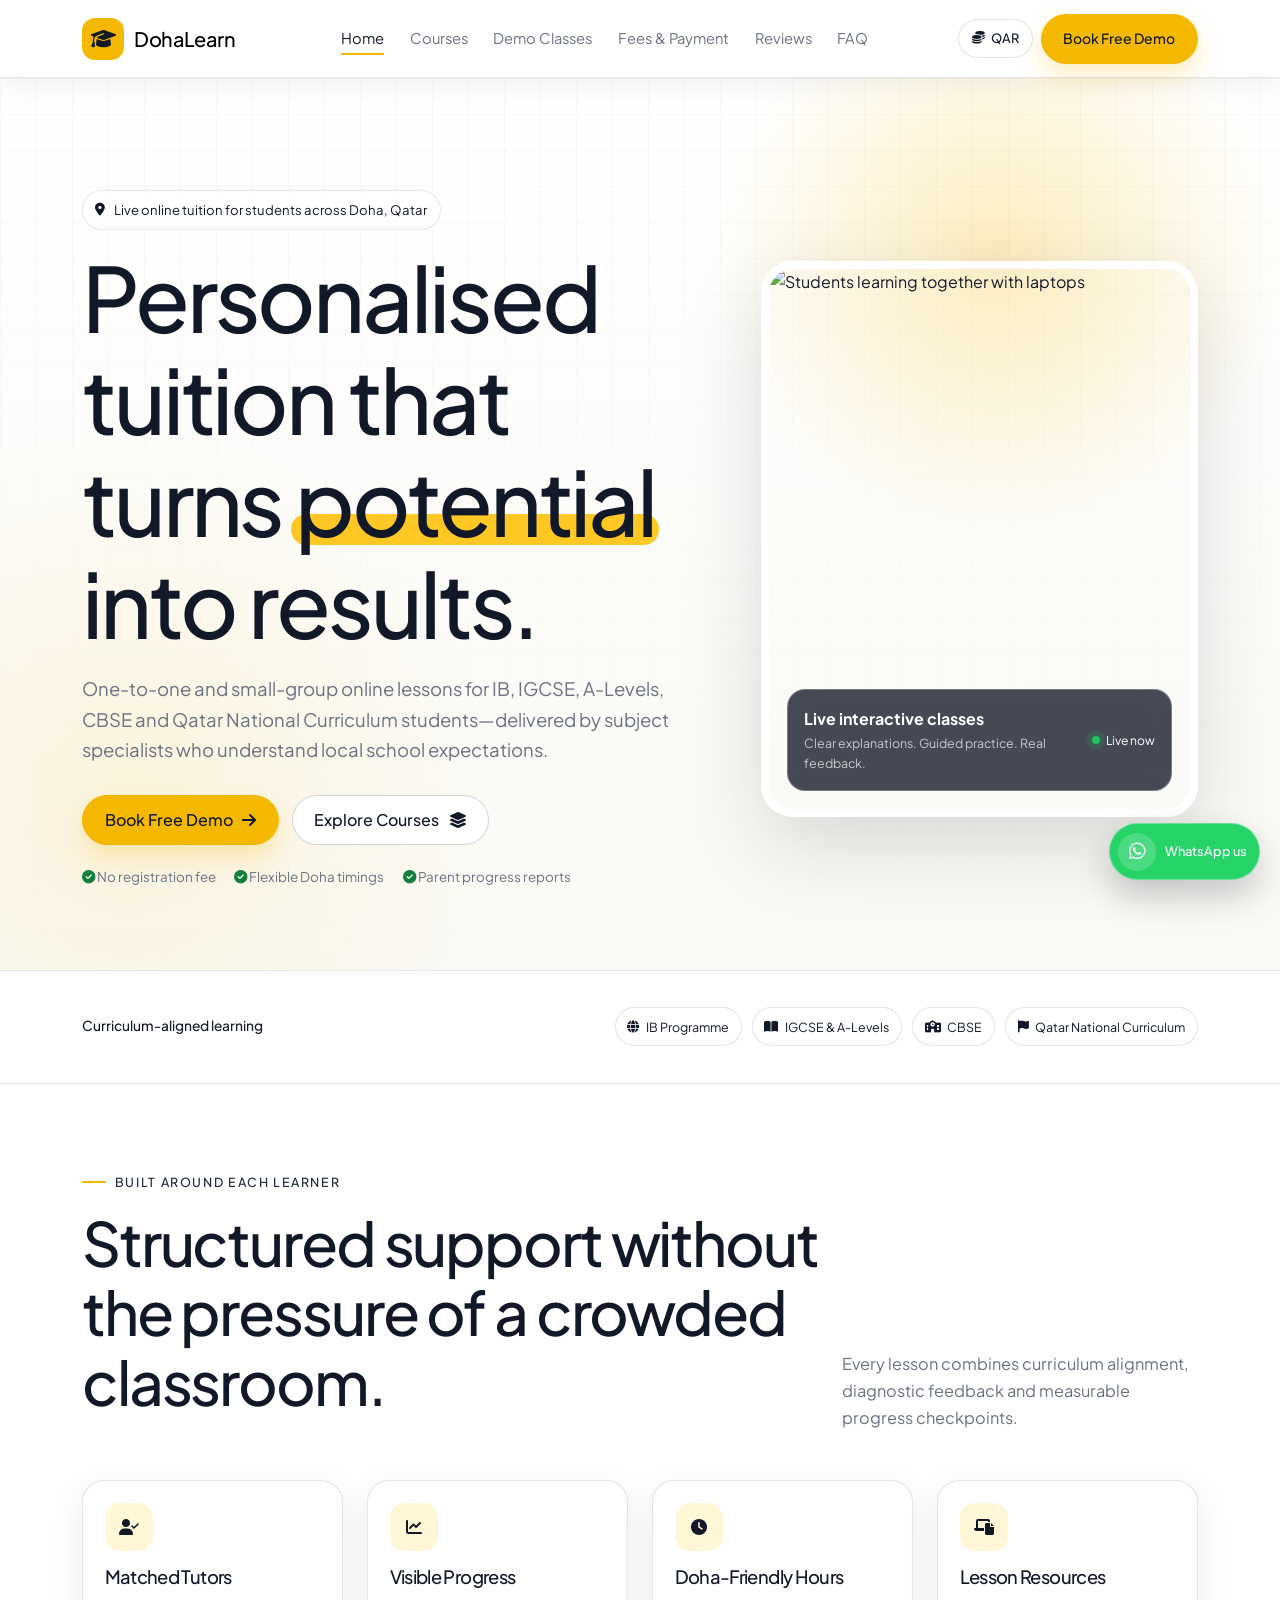
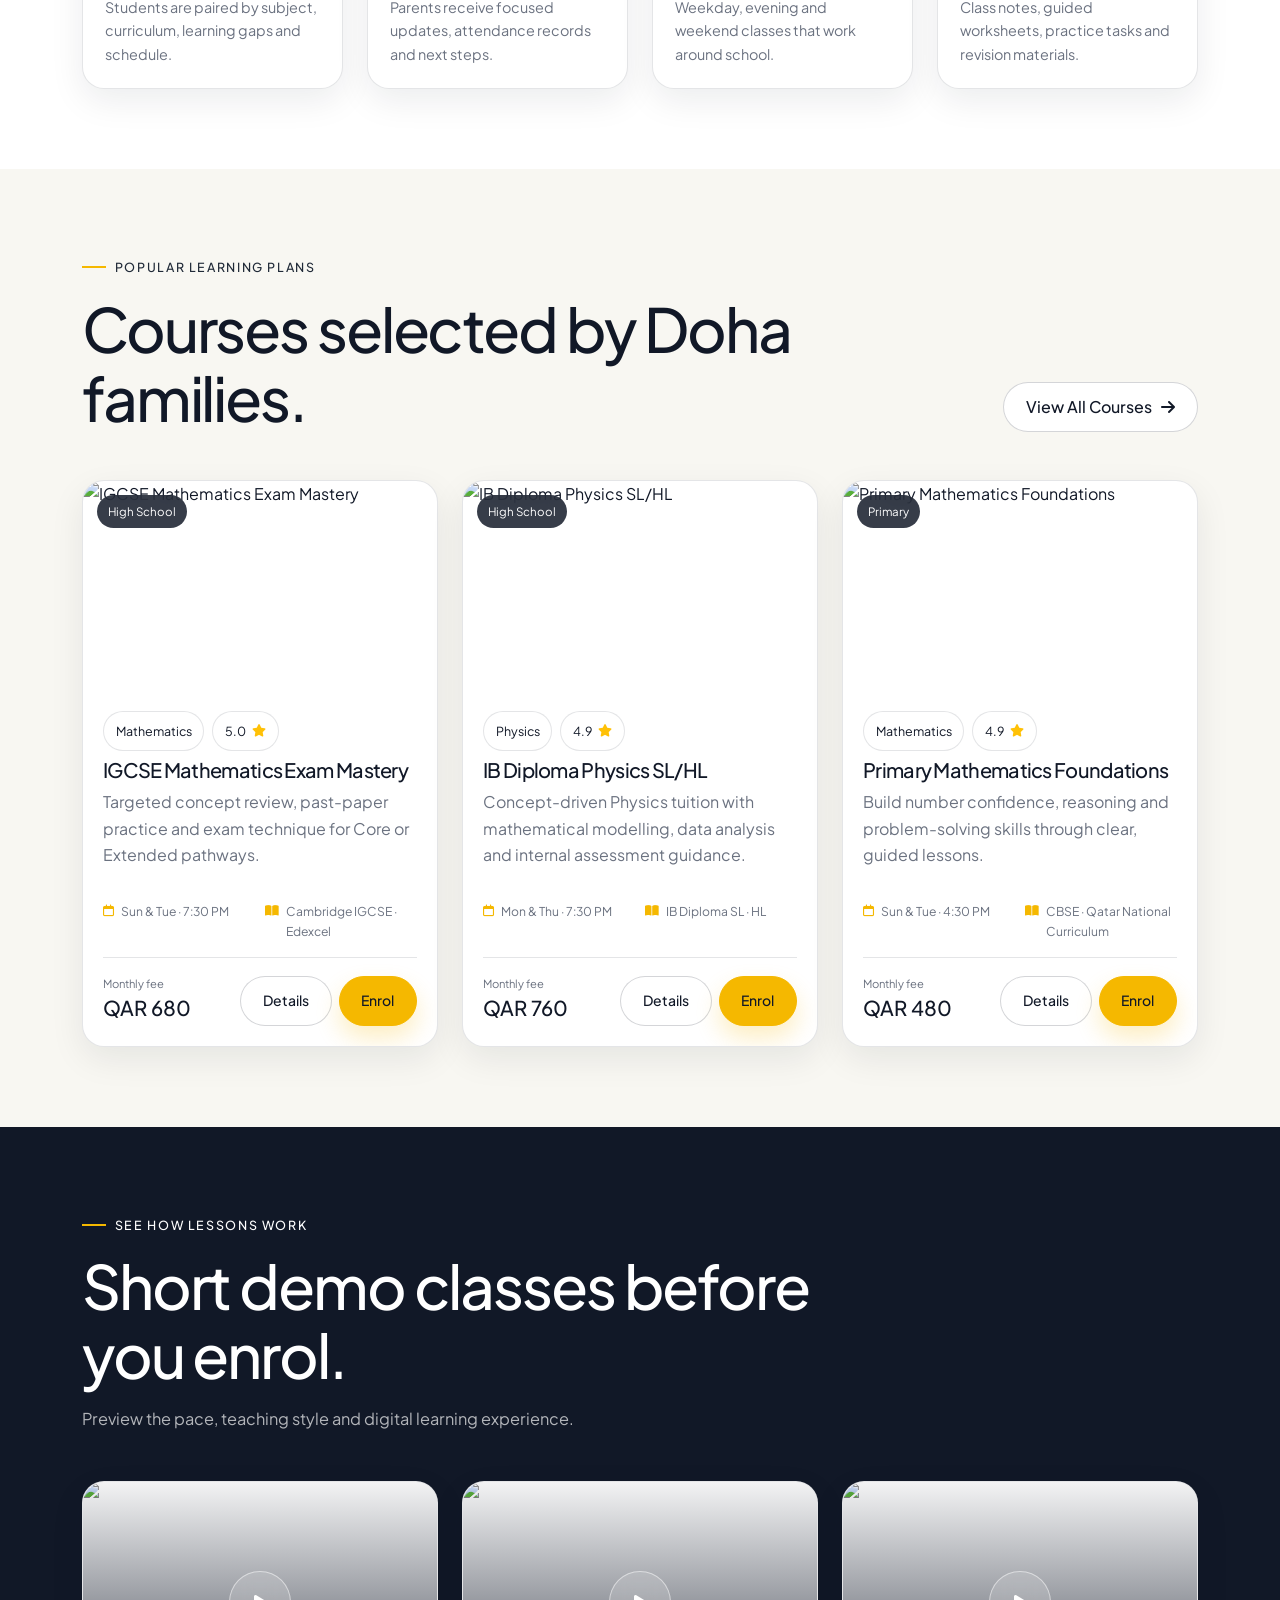
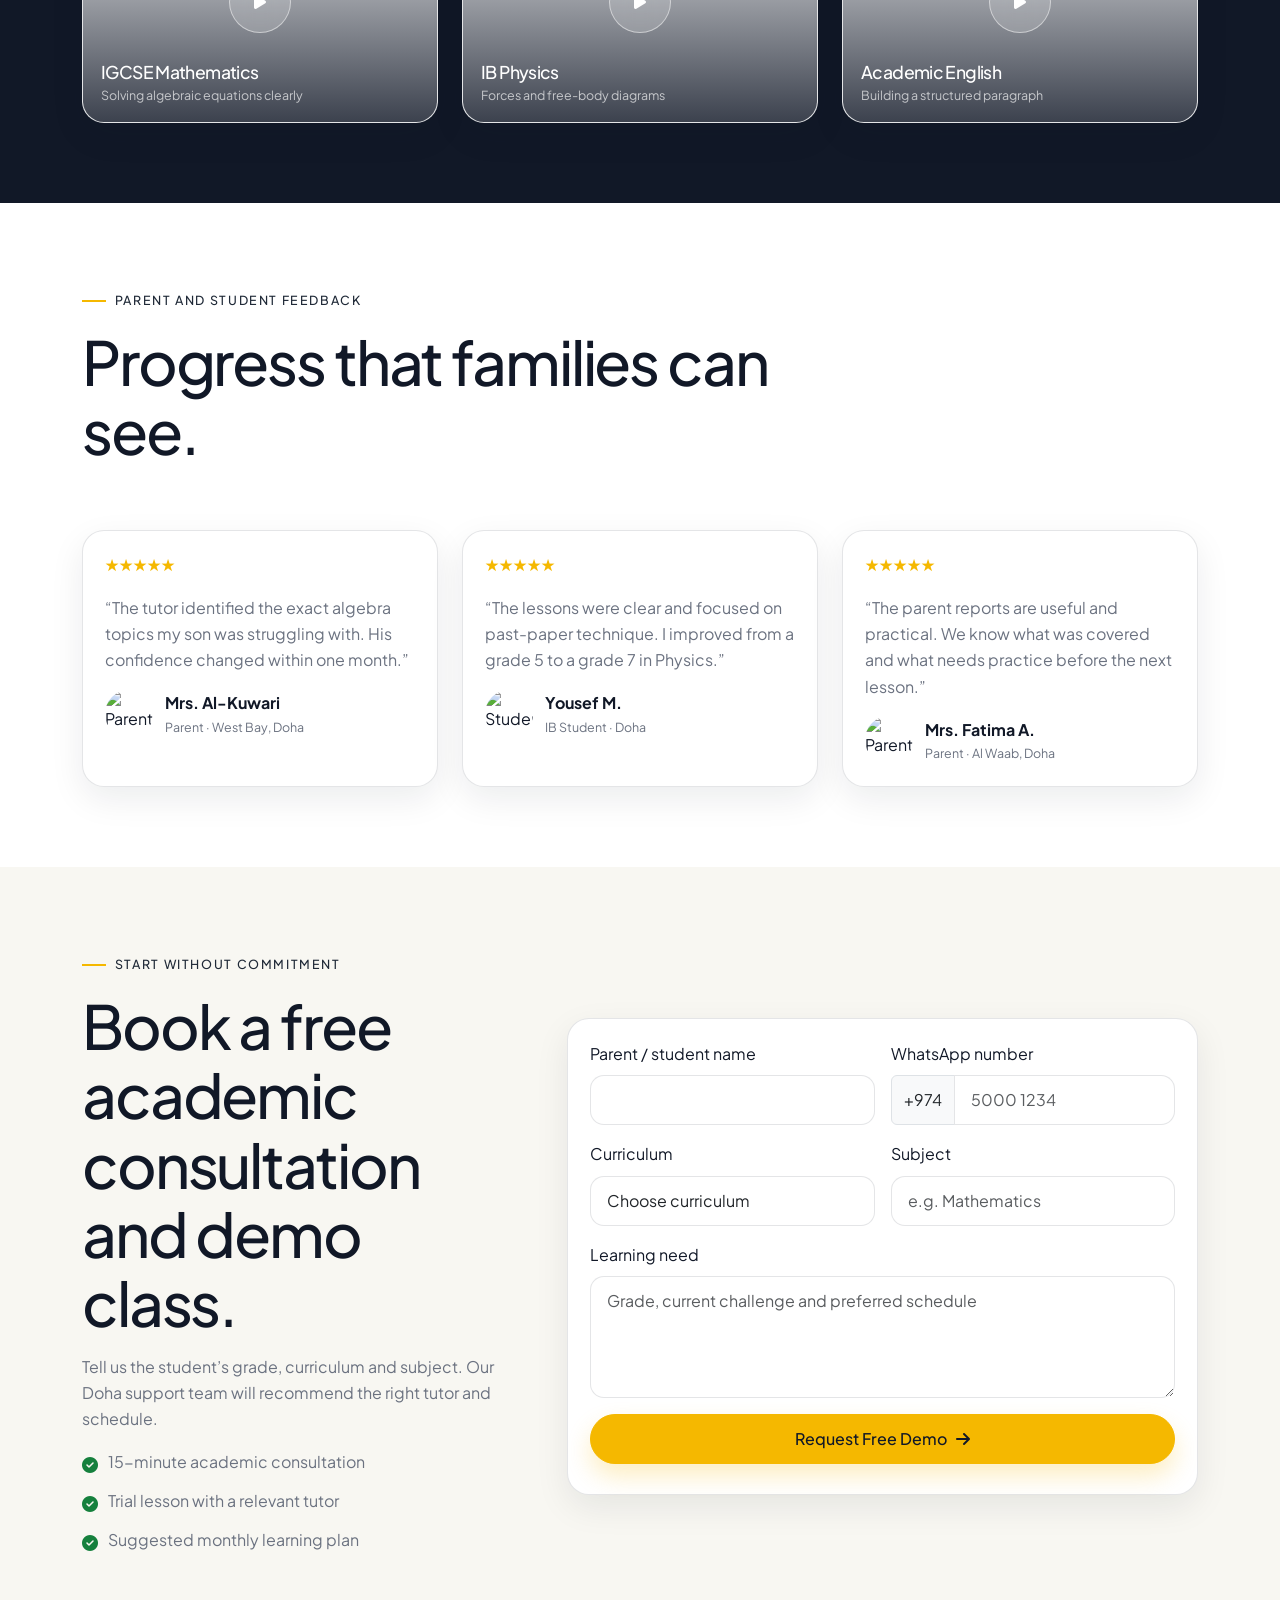
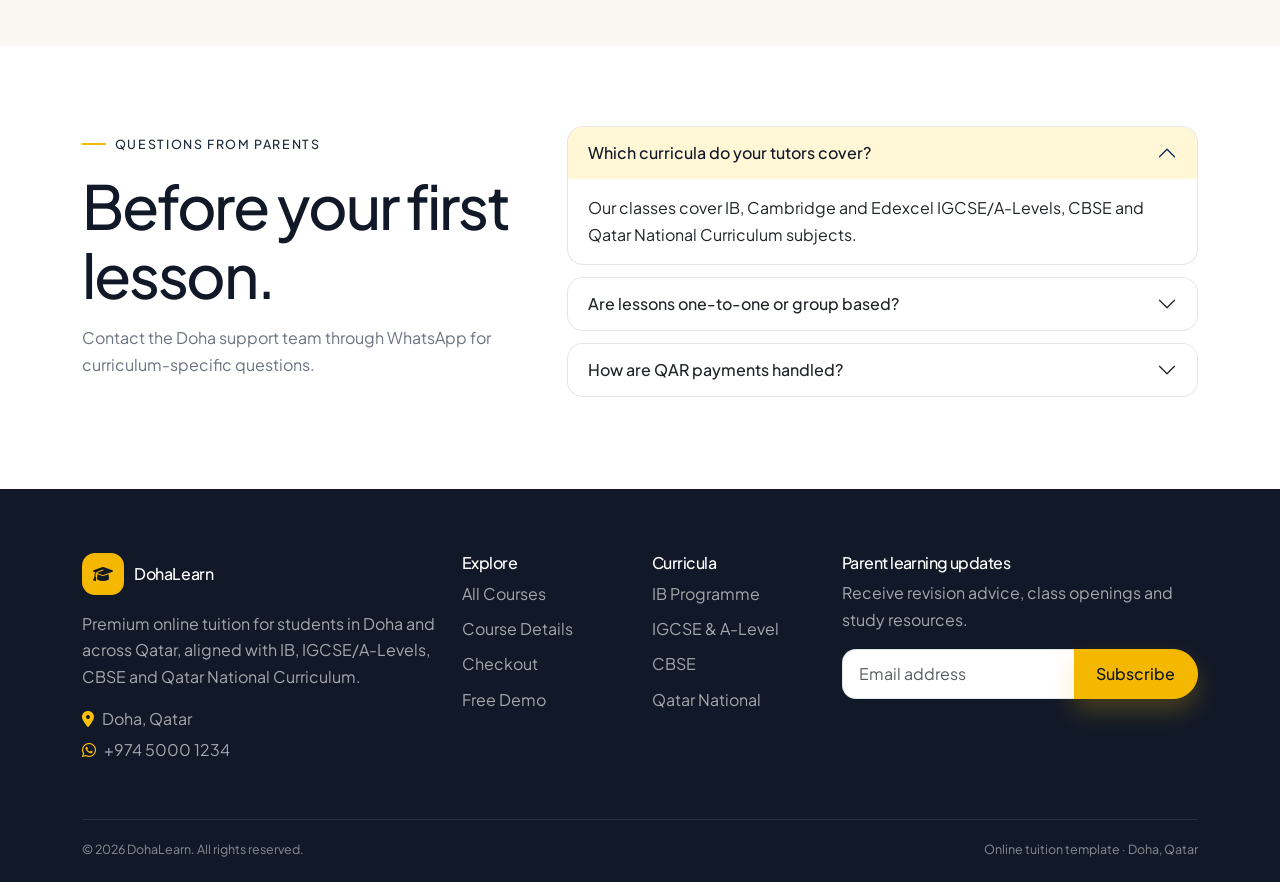
==== index.html @ 7d65f748 "first commit" ====
<!doctype html>
<html lang="en" dir="ltr">
<head>
  <meta charset="utf-8">
  <meta name="viewport" content="width=device-width, initial-scale=1">
  <meta name="theme-color" content="#111827">
  <meta name="description" content="Premium online tuition in Doha, Qatar for IB, IGCSE, A-Levels, CBSE and Qatar National Curriculum students.">
  <title>DohaLearn | Premium Online Tuition in Qatar</title>
  <link rel="preconnect" href="https://fonts.googleapis.com">
  <link rel="preconnect" href="https://fonts.gstatic.com" crossorigin>
  <link href="https://fonts.googleapis.com/css2?family=Plus+Jakarta+Sans:wght@300;400;500&display=swap" rel="stylesheet">
  <link href="https://cdn.jsdelivr.net/npm/bootstrap@5.3.3/dist/css/bootstrap.min.css" rel="stylesheet">
  <link href="https://cdnjs.cloudflare.com/ajax/libs/font-awesome/6.7.2/css/all.min.css" rel="stylesheet">
  <link href="https://cdnjs.cloudflare.com/ajax/libs/aos/2.3.4/aos.css" rel="stylesheet">
  <link href="assets/css/style.css" rel="stylesheet">
</head>
<body>

<nav id="siteNavbar" class="navbar navbar-expand-lg fixed-top site-navbar inner-nav" aria-label="Primary navigation">
  <div class="container">
    <a class="navbar-brand" href="index.html" aria-label="DohaLearn home"><span class="brand-mark"><i class="fa-solid fa-graduation-cap"></i></span><span>DohaLearn</span></a>
    <button class="navbar-toggler d-lg-none" type="button" data-bs-toggle="offcanvas" data-bs-target="#mobileMenu" aria-controls="mobileMenu" aria-label="Open navigation menu"><i class="fa-solid fa-bars"></i></button>
    <div class="collapse navbar-collapse">
      <ul class="navbar-nav mx-auto align-items-lg-center">
        <li class="nav-item"><a class="nav-link active" href="index.html">Home</a></li>
        <li class="nav-item"><a class="nav-link " href="courses.html">Courses</a></li>
        <li class="nav-item"><a class="nav-link" href="index.html#demo-videos">Demo Classes</a></li>
        <li class="nav-item"><a class="nav-link " href="checkout.html">Fees & Payment</a></li>
        <li class="nav-item"><a class="nav-link" href="index.html#reviews">Reviews</a></li>
        <li class="nav-item"><a class="nav-link" href="index.html#faq">FAQ</a></li>
      </ul>
      <div class="d-flex align-items-center gap-2"><span class="currency-badge"><i class="fa-solid fa-coins"></i> QAR</span><a href="index.html#book-demo" class="btn btn-primary-custom btn-sm">Book Free Demo</a></div>
    </div>
  </div>
</nav>
<div class="offcanvas offcanvas-end" tabindex="-1" id="mobileMenu" aria-labelledby="mobileMenuLabel">
  <div class="offcanvas-header"><a class="navbar-brand" href="index.html" id="mobileMenuLabel"><span class="brand-mark"><i class="fa-solid fa-graduation-cap"></i></span><span>DohaLearn</span></a><button type="button" class="btn-close" data-bs-dismiss="offcanvas" aria-label="Close"></button></div>
  <div class="offcanvas-body d-flex flex-column">
    <nav class="mb-4">
      <a class="mobile-nav-link" href="index.html">Home <i class="fa-solid fa-arrow-right"></i></a>
      <a class="mobile-nav-link" href="courses.html">Courses <i class="fa-solid fa-arrow-right"></i></a>
      <a class="mobile-nav-link" href="index.html#demo-videos">Demo Classes <i class="fa-solid fa-arrow-right"></i></a>
      <a class="mobile-nav-link" href="checkout.html">Fees & Payment <i class="fa-solid fa-arrow-right"></i></a>
      <a class="mobile-nav-link" href="index.html#reviews">Success Stories <i class="fa-solid fa-arrow-right"></i></a>
      <a class="mobile-nav-link" href="index.html#faq">FAQ <i class="fa-solid fa-arrow-right"></i></a>
    </nav>
    <div class="mt-auto"><div class="d-flex align-items-center justify-content-between mb-3"><span class="text-secondary small">Base currency</span><span class="currency-badge"><i class="fa-solid fa-coins"></i> QAR</span></div><a href="index.html#book-demo" class="btn btn-primary-custom w-100">Book a Free Demo</a></div>
  </div>
</div>

<main class="page-shell">
  <section class="hero" id="home">
    <div class="container position-relative"><div class="row align-items-center g-4 g-lg-5">
      <div class="col-lg-7" data-aos="fade-up"><div class="hero-kicker"><i class="fa-solid fa-location-dot"></i> Live online tuition for students across Doha, Qatar</div><h1>Personalised tuition that turns <span class="text-highlight">potential</span> into results.</h1><p class="hero-copy">One-to-one and small-group online lessons for IB, IGCSE, A-Levels, CBSE and Qatar National Curriculum students—delivered by subject specialists who understand local school expectations.</p><div class="hero-actions"><a href="#book-demo" class="btn btn-primary-custom">Book Free Demo <i class="fa-solid fa-arrow-right"></i></a><a href="courses.html" class="btn btn-outline-custom">Explore Courses <i class="fa-solid fa-layer-group"></i></a></div><div class="hero-note"><span><i class="fa-solid fa-circle-check"></i> No registration fee</span><span><i class="fa-solid fa-circle-check"></i> Flexible Doha timings</span><span><i class="fa-solid fa-circle-check"></i> Parent progress reports</span></div></div>
      <div class="col-lg-5" data-aos="fade-left" data-aos-delay="120"><div class="hero-visual"><img src="https://images.unsplash.com/photo-1522202176988-66273c2fd55f?auto=format&fit=crop&w=1300&q=85" alt="Students learning together with laptops" width="1300" height="1500" fetchpriority="high"><div class="visual-caption"><div><strong>Live interactive classes</strong><p>Clear explanations. Guided practice. Real feedback.</p></div><span class="live-dot">Live now</span></div></div></div>
    </div></div>
  </section>
  <section class="trust-strip"><div class="container"><div class="trust-inner"><p class="trust-label">Curriculum-aligned learning</p><div class="curriculum-list"><span class="curriculum-pill"><i class="fa-solid fa-globe"></i> IB Programme</span><span class="curriculum-pill"><i class="fa-solid fa-book-open"></i> IGCSE & A-Levels</span><span class="curriculum-pill"><i class="fa-solid fa-school"></i> CBSE</span><span class="curriculum-pill"><i class="fa-solid fa-flag"></i> Qatar National Curriculum</span></div></div></div></section>
  <section class="section-space"><div class="container"><div class="row align-items-end g-4 mb-5"><div class="col-lg-8" data-aos="fade-up"><span class="eyebrow">Built around each learner</span><h2 class="section-title">Structured support without the pressure of a crowded classroom.</h2></div><div class="col-lg-4"><p class="section-lead">Every lesson combines curriculum alignment, diagnostic feedback and measurable progress checkpoints.</p></div></div><div class="row g-3 g-lg-4"><div class="col-sm-6 col-xl-3" data-aos="fade-up"><article class="feature-card"><div class="icon-box"><i class="fa-solid fa-user-check"></i></div><h3>Matched Tutors</h3><p>Students are paired by subject, curriculum, learning gaps and schedule.</p></article></div><div class="col-sm-6 col-xl-3" data-aos="fade-up" data-aos-delay="80"><article class="feature-card"><div class="icon-box"><i class="fa-solid fa-chart-line"></i></div><h3>Visible Progress</h3><p>Parents receive focused updates, attendance records and next steps.</p></article></div><div class="col-sm-6 col-xl-3" data-aos="fade-up" data-aos-delay="160"><article class="feature-card"><div class="icon-box"><i class="fa-solid fa-clock"></i></div><h3>Doha-Friendly Hours</h3><p>Weekday, evening and weekend classes that work around school.</p></article></div><div class="col-sm-6 col-xl-3" data-aos="fade-up" data-aos-delay="240"><article class="feature-card"><div class="icon-box"><i class="fa-solid fa-laptop-file"></i></div><h3>Lesson Resources</h3><p>Class notes, guided worksheets, practice tasks and revision materials.</p></article></div></div></div></section>
  <section class="section-space section-soft" id="featured-courses"><div class="container"><div class="d-flex flex-wrap align-items-end justify-content-between gap-3 mb-5"><div data-aos="fade-up"><span class="eyebrow">Popular learning plans</span><h2 class="section-title mb-0">Courses selected by Doha families.</h2></div><a href="courses.html" class="btn btn-outline-custom">View All Courses <i class="fa-solid fa-arrow-right"></i></a></div><div class="row g-4" id="homeCourseGrid"></div></div></section>
  <section class="section-space section-dark" id="demo-videos"><div class="container"><div class="row align-items-end g-4 mb-5"><div class="col-lg-8" data-aos="fade-up"><span class="eyebrow">See how lessons work</span><h2 class="section-title">Short demo classes before you enrol.</h2><p class="section-lead">Preview the pace, teaching style and digital learning experience.</p></div></div><div class="row g-4"><div class="col-md-6 col-xl-4"><article class="video-card" data-bs-toggle="modal" data-bs-target="#videoModal" data-video="https://www.youtube.com/embed/OmJ-4B-mS-Y?autoplay=1"><img src="https://images.unsplash.com/photo-1509062522246-3755977927d7?auto=format&fit=crop&w=900&q=85" alt="Online mathematics demo class"><div class="video-overlay"><span class="play-button"><i class="fa-solid fa-play"></i></span></div><div class="video-copy"><h3>IGCSE Mathematics</h3><p>Solving algebraic equations clearly</p></div></article></div><div class="col-md-6 col-xl-4"><article class="video-card" data-bs-toggle="modal" data-bs-target="#videoModal" data-video="https://www.youtube.com/embed/7e90gBu4pas?autoplay=1"><img src="https://images.unsplash.com/photo-1532094349884-543bc11b234d?auto=format&fit=crop&w=900&q=85" alt="Science tuition demo"><div class="video-overlay"><span class="play-button"><i class="fa-solid fa-play"></i></span></div><div class="video-copy"><h3>IB Physics</h3><p>Forces and free-body diagrams</p></div></article></div><div class="col-md-6 col-xl-4"><article class="video-card" data-bs-toggle="modal" data-bs-target="#videoModal" data-video="https://www.youtube.com/embed/ysz5S6PUM-U?autoplay=1"><img src="https://images.unsplash.com/photo-1456513080510-7bf3a84b82f8?auto=format&fit=crop&w=900&q=85" alt="English writing demo class"><div class="video-overlay"><span class="play-button"><i class="fa-solid fa-play"></i></span></div><div class="video-copy"><h3>Academic English</h3><p>Building a structured paragraph</p></div></article></div></div></div></section>
  <section class="section-space" id="reviews"><div class="container"><div class="row align-items-end g-4 mb-5"><div class="col-lg-8"><span class="eyebrow">Parent and student feedback</span><h2 class="section-title">Progress that families can see.</h2></div></div><div class="row g-4"><div class="col-lg-4"><article class="testimonial-card"><div class="stars">★★★★★</div><p class="mt-3">“The tutor identified the exact algebra topics my son was struggling with. His confidence changed within one month.”</p><div class="reviewer"><img src="https://images.unsplash.com/photo-1531123897727-8f129e1688ce?auto=format&fit=crop&w=200&q=80" alt="Parent reviewer"><div><strong>Mrs. Al-Kuwari</strong><p>Parent · West Bay, Doha</p></div></div></article></div><div class="col-lg-4"><article class="testimonial-card"><div class="stars">★★★★★</div><p class="mt-3">“The lessons were clear and focused on past-paper technique. I improved from a grade 5 to a grade 7 in Physics.”</p><div class="reviewer"><img src="https://images.unsplash.com/photo-1500648767791-00dcc994a43e?auto=format&fit=crop&w=200&q=80" alt="Student reviewer"><div><strong>Yousef M.</strong><p>IB Student · Doha</p></div></div></article></div><div class="col-lg-4"><article class="testimonial-card"><div class="stars">★★★★★</div><p class="mt-3">“The parent reports are useful and practical. We know what was covered and what needs practice before the next lesson.”</p><div class="reviewer"><img src="https://images.unsplash.com/photo-1494790108377-be9c29b29330?auto=format&fit=crop&w=200&q=80" alt="Parent reviewer"><div><strong>Mrs. Fatima A.</strong><p>Parent · Al Waab, Doha</p></div></div></article></div></div></div></section>
  <section class="section-space section-soft" id="book-demo"><div class="container"><div class="row g-5 align-items-center"><div class="col-lg-5"><span class="eyebrow">Start without commitment</span><h2 class="section-title">Book a free academic consultation and demo class.</h2><p>Tell us the student’s grade, curriculum and subject. Our Doha support team will recommend the right tutor and schedule.</p><ul class="list-check"><li>15-minute academic consultation</li><li>Trial lesson with a relevant tutor</li><li>Suggested monthly learning plan</li></ul></div><div class="col-lg-7"><form id="demoForm" class="form-card needs-validation" novalidate><div class="row g-3"><div class="col-md-6"><label class="form-label" for="parentName">Parent / student name</label><input id="parentName" class="form-control" required></div><div class="col-md-6"><label class="form-label" for="demoPhone">WhatsApp number</label><div class="input-group"><span class="input-group-text">+974</span><input id="demoPhone" class="form-control" inputmode="numeric" pattern="[0-9]{8}" placeholder="5000 1234" required></div></div><div class="col-md-6"><label class="form-label" for="demoCurriculum">Curriculum</label><select id="demoCurriculum" class="form-select" required><option value="">Choose curriculum</option><option>IB</option><option>IGCSE / A-Level</option><option>CBSE</option><option>Qatar National Curriculum</option></select></div><div class="col-md-6"><label class="form-label" for="demoSubject">Subject</label><input id="demoSubject" class="form-control" placeholder="e.g. Mathematics" required></div><div class="col-12"><label class="form-label" for="demoMessage">Learning need</label><textarea id="demoMessage" class="form-control" rows="4" placeholder="Grade, current challenge and preferred schedule"></textarea></div><div class="col-12"><button class="btn btn-primary-custom w-100" type="submit">Request Free Demo <i class="fa-solid fa-arrow-right"></i></button><div id="demoMessageResult" class="small mt-2"></div></div></div></form></div></div></div></section>
  <section class="section-space" id="faq"><div class="container"><div class="row g-5"><div class="col-lg-5"><span class="eyebrow">Questions from parents</span><h2 class="section-title">Before your first lesson.</h2><p>Contact the Doha support team through WhatsApp for curriculum-specific questions.</p></div><div class="col-lg-7"><div class="accordion" id="faqAccordion"><div class="accordion-item"><h3 class="accordion-header"><button class="accordion-button" data-bs-toggle="collapse" data-bs-target="#faq1">Which curricula do your tutors cover?</button></h3><div id="faq1" class="accordion-collapse collapse show" data-bs-parent="#faqAccordion"><div class="accordion-body">Our classes cover IB, Cambridge and Edexcel IGCSE/A-Levels, CBSE and Qatar National Curriculum subjects.</div></div></div><div class="accordion-item"><h3 class="accordion-header"><button class="accordion-button collapsed" data-bs-toggle="collapse" data-bs-target="#faq2">Are lessons one-to-one or group based?</button></h3><div id="faq2" class="accordion-collapse collapse" data-bs-parent="#faqAccordion"><div class="accordion-body">Both formats are available. The course listing identifies the standard class format, and one-to-one plans can be arranged through the support team.</div></div></div><div class="accordion-item"><h3 class="accordion-header"><button class="accordion-button collapsed" data-bs-toggle="collapse" data-bs-target="#faq3">How are QAR payments handled?</button></h3><div id="faq3" class="accordion-collapse collapse" data-bs-parent="#faqAccordion"><div class="accordion-body">The checkout interface supports card, Apple Pay, SkipCash and MyFatoorah options. A live website requires merchant credentials and secure gateway integration.</div></div></div></div></div></div></div></section>
</main>
<div class="modal fade" id="videoModal" tabindex="-1" aria-hidden="true"><div class="modal-dialog modal-dialog-centered modal-xl"><div class="modal-content"><div class="modal-header video-modal-header"><h2 class="modal-title fs-6 text-white">Demo Class</h2><button type="button" class="btn-close" data-bs-dismiss="modal" aria-label="Close"></button></div><div class="ratio ratio-16x9"><iframe id="videoFrame" src="" title="Demo class video" allow="accelerometer; autoplay; clipboard-write; encrypted-media; gyroscope; picture-in-picture" allowfullscreen></iframe></div></div></div></div>

<footer class="site-footer">
  <div class="container">
    <div class="row g-4">
      <div class="col-lg-4"><a class="navbar-brand text-white mb-3" href="index.html"><span class="brand-mark"><i class="fa-solid fa-graduation-cap"></i></span><span>DohaLearn</span></a><p>Premium online tuition for students in Doha and across Qatar, aligned with IB, IGCSE/A-Levels, CBSE and Qatar National Curriculum.</p><p class="mb-1"><i class="fa-solid fa-location-dot me-2 text-warning"></i>Doha, Qatar</p><p><i class="fa-brands fa-whatsapp me-2 text-warning"></i>+974 5000 1234</p></div>
      <div class="col-6 col-lg-2"><h4 class="h6">Explore</h4><ul class="footer-links"><li><a href="courses.html">All Courses</a></li><li><a href="course-details.html?course=igcse-maths">Course Details</a></li><li><a href="checkout.html">Checkout</a></li><li><a href="index.html#book-demo">Free Demo</a></li></ul></div>
      <div class="col-6 col-lg-2"><h4 class="h6">Curricula</h4><ul class="footer-links"><li><a href="courses.html?curriculum=ib">IB Programme</a></li><li><a href="courses.html?curriculum=igcse">IGCSE & A-Level</a></li><li><a href="courses.html?curriculum=cbse">CBSE</a></li><li><a href="courses.html?curriculum=qatar">Qatar National</a></li></ul></div>
      <div class="col-lg-4"><h4 class="h6">Parent learning updates</h4><p>Receive revision advice, class openings and study resources.</p><form id="newsletterForm" class="needs-validation" novalidate><div class="input-group"><input class="form-control" type="email" placeholder="Email address" aria-label="Email address" required><button class="btn btn-primary-custom" type="submit">Subscribe</button></div><div class="newsletter-message mt-2 small"></div></form></div>
    </div>
    <div class="footer-bottom d-flex flex-wrap justify-content-between gap-2"><span>© <span id="currentYear"></span> DohaLearn. All rights reserved.</span><span>Online tuition template · Doha, Qatar</span></div>
  </div>
</footer>
<a class="whatsapp-widget" href="https://wa.me/97450001234?text=Hello%20DohaLearn%2C%20I%20would%20like%20to%20ask%20about%20online%20tuition." target="_blank" rel="noopener" aria-label="Chat with DohaLearn on WhatsApp"><span class="whatsapp-icon"><i class="fa-brands fa-whatsapp"></i></span><span class="whatsapp-label">WhatsApp us</span></a>
<button id="backToTop" class="back-to-top" type="button" aria-label="Back to top"><i class="fa-solid fa-arrow-up"></i></button>
<script src="https://code.jquery.com/jquery-3.7.1.min.js"></script>
<script src="https://cdn.jsdelivr.net/npm/bootstrap@5.3.3/dist/js/bootstrap.bundle.min.js"></script>
<script src="https://cdnjs.cloudflare.com/ajax/libs/aos/2.3.4/aos.js"></script>
<script src="assets/js/main.js"></script>

<script>
$(function(){
  const ids=["igcse-maths","ib-physics","primary-maths"];
  const grid=$("#homeCourseGrid");
  ids.forEach(function(id){const c=DOHA_COURSES[id]; grid.append(`<div class="col-md-6 col-xl-4" data-aos="fade-up"><article class="course-card"><div class="course-image"><img src="${c.image}" alt="${c.title}"><span class="course-level">${c.level}</span></div><div class="course-body"><div class="d-flex flex-wrap gap-2 mb-2"><span class="tag-pill">${c.subject}</span><span class="tag-pill">${c.rating} <i class="fa-solid fa-star text-warning"></i></span></div><h3>${c.title}</h3><p>${c.short}</p><div class="course-meta"><span class="meta-item"><i class="fa-regular fa-calendar"></i>${c.schedule}</span><span class="meta-item"><i class="fa-solid fa-book-open"></i>${c.curricula}</span></div><div class="course-footer"><div class="course-price"><span>Monthly fee</span><strong>${DohaLearn.money(c.price)}</strong></div><div class="course-actions"><a class="btn btn-outline-custom btn-sm" href="course-details.html?course=${c.id}">Details</a><a class="btn btn-primary-custom btn-sm" href="checkout.html?course=${c.id}">Enrol</a></div></div></div></article></div>`)});
  $("#videoModal").on("show.bs.modal",function(e){const trigger=$(e.relatedTarget);$("#videoFrame").attr("src",trigger.data("video"));}).on("hidden.bs.modal",function(){$("#videoFrame").attr("src","");});
  $("#demoForm").on("submit",function(e){e.preventDefault();if(!this.checkValidity()){e.stopPropagation();$(this).addClass("was-validated");return;}$("#demoMessageResult").removeClass("text-danger").addClass("text-success").text("Request received. The Doha team will contact you through WhatsApp.");this.reset();$(this).removeClass("was-validated");});
});
</script>
</body>
</html>
---- assets/css/style.css ----
:root {
  --primary:#f5b800;
  --primary-bright:#ffc107;
  --primary-soft:#fff7d6;
  --ink:#111827;
  --ink-2:#1f2937;
  --muted:#6b7280;
  --surface:#ffffff;
  --surface-soft:#f8f7f2;
  --line:rgba(17,24,39,.11);
  --success:#15803d;
  --danger:#dc2626;
  --radius-sm:14px;
  --radius-md:22px;
  --radius-lg:32px;
  --shadow-sm:0 12px 34px rgba(17,24,39,.08);
  --shadow-lg:0 28px 80px rgba(17,24,39,.15);
}
*{box-sizing:border-box}
html{scroll-behavior:smooth;scroll-padding-top:88px}
body{margin:0;overflow-x:hidden;background:var(--surface);color:var(--ink);font-family:"Plus Jakarta Sans",sans-serif;font-weight:400;line-height:1.65;-webkit-font-smoothing:antialiased}
h1,h2,h3,h4,h5,h6{color:var(--ink);font-weight:500;line-height:1.14;letter-spacing:-.035em}
p{color:var(--muted)}
a{color:inherit;text-decoration:none}
img{max-width:100%;display:block}
::selection{background:var(--primary-bright);color:var(--ink)}
.page-shell{padding-top:78px}
.section-space{padding:80px 0}
.section-soft{background:var(--surface-soft)}
.section-dark{background:var(--ink);color:#fff}
.section-dark h1,.section-dark h2,.section-dark h3,.section-dark h4{color:#fff}
.section-dark p{color:rgba(255,255,255,.68)}
.eyebrow{display:inline-flex;align-items:center;gap:.55rem;margin-bottom:1rem;color:var(--ink-2);font-size:.78rem;font-weight:500;letter-spacing:.13em;text-transform:uppercase}
.eyebrow:before{width:24px;height:2px;background:var(--primary);content:""}
.section-dark .eyebrow{color:#fff}
.section-title{max-width:780px;margin-bottom:1rem;font-size:clamp(2rem,5vw,3.8rem)}
.section-lead{max-width:700px;margin:0;font-size:1.02rem}
.text-highlight{position:relative;z-index:1;display:inline-block;white-space:nowrap}
.text-highlight:after{position:absolute;right:-.05em;bottom:.08em;left:-.05em;z-index:-1;height:.34em;border-radius:99px;background:var(--primary-bright);content:"";opacity:.88}
.btn{display:inline-flex;min-height:50px;align-items:center;justify-content:center;gap:.6rem;border-radius:999px;padding:.72rem 1.35rem;font-weight:500;transition:transform .18s ease,box-shadow .18s ease,background-color .18s ease,border-color .18s ease,color .18s ease}
.btn:hover{transform:translateY(-2px)}
.btn-primary-custom{border:1px solid var(--primary);background:var(--primary);color:var(--ink);box-shadow:0 12px 25px rgba(245,184,0,.24)}
.btn-primary-custom:hover,.btn-primary-custom:focus{border-color:var(--primary-bright);background:var(--primary-bright);color:var(--ink);box-shadow:0 16px 35px rgba(245,184,0,.32)}
.btn-dark-custom{border:1px solid var(--ink);background:var(--ink);color:#fff}
.btn-dark-custom:hover,.btn-dark-custom:focus{border-color:#000;background:#000;color:#fff;box-shadow:var(--shadow-sm)}
.btn-outline-custom{border:1px solid rgba(17,24,39,.18);background:#fff;color:var(--ink)}
.btn-outline-custom:hover{border-color:var(--ink);color:var(--ink)}
.site-navbar{min-height:78px;border-bottom:1px solid transparent;background:rgba(255,255,255,.7);backdrop-filter:blur(16px);transition:background .25s ease,border-color .25s ease,box-shadow .25s ease}
.site-navbar.scrolled,.site-navbar.inner-nav{border-bottom-color:var(--line);background:rgba(255,255,255,.96);box-shadow:0 8px 28px rgba(17,24,39,.06)}
.navbar-brand{display:inline-flex;align-items:center;gap:.65rem;font-weight:500;letter-spacing:-.03em}
.brand-mark{display:inline-flex;width:42px;height:42px;align-items:center;justify-content:center;border-radius:13px;background:var(--primary);color:var(--ink)}
.navbar-nav .nav-link{position:relative;margin:0 .1rem;padding:.65rem .7rem!important;color:var(--muted);font-size:.92rem;font-weight:400}
.navbar-nav .nav-link:after{position:absolute;right:.7rem;bottom:.38rem;left:.7rem;height:2px;transform:scaleX(0);background:var(--primary);content:"";transition:transform .2s ease}
.navbar-nav .nav-link:hover,.navbar-nav .nav-link.active{color:var(--ink)}
.navbar-nav .nav-link:hover:after,.navbar-nav .nav-link.active:after{transform:scaleX(1)}
.currency-badge{display:inline-flex;align-items:center;gap:.4rem;border:1px solid var(--line);border-radius:999px;padding:.52rem .78rem;background:#fff;font-size:.8rem;font-weight:500}
.navbar-toggler{width:44px;height:44px;border:1px solid var(--line);border-radius:13px;box-shadow:none!important}
.offcanvas{max-width:330px}
.mobile-nav-link{display:flex;align-items:center;justify-content:space-between;border-bottom:1px solid var(--line);padding:1rem 0;color:var(--ink);font-size:1rem}
.hero{position:relative;overflow:hidden;padding:112px 0 82px;background:radial-gradient(circle at 78% 20%,rgba(245,184,0,.24),transparent 23%),radial-gradient(circle at 10% 80%,rgba(245,184,0,.10),transparent 27%),linear-gradient(180deg,#fff,#faf9f4)}
.hero:before{position:absolute;inset:0;background-image:linear-gradient(rgba(17,24,39,.025) 1px,transparent 1px),linear-gradient(90deg,rgba(17,24,39,.025) 1px,transparent 1px);background-size:36px 36px;content:"";mask-image:linear-gradient(to bottom,#000,transparent)}
.hero-kicker{display:inline-flex;align-items:center;gap:.55rem;margin-bottom:1rem;border:1px solid rgba(17,24,39,.1);border-radius:999px;padding:.5rem .78rem;background:rgba(255,255,255,.72);font-size:.82rem}
.hero h1{max-width:780px;margin-bottom:1.25rem;font-size:clamp(2.65rem,7vw,5.7rem)}
.hero-copy{max-width:690px;margin-bottom:1.8rem;font-size:clamp(1rem,2vw,1.16rem)}
.hero-actions{display:flex;flex-wrap:wrap;gap:.8rem}
.hero-note{display:flex;flex-wrap:wrap;gap:.65rem 1.15rem;margin-top:1.3rem;color:var(--muted);font-size:.84rem}
.hero-note i{color:var(--success)}
.hero-visual{position:relative;overflow:hidden;border:8px solid #fff;border-radius:var(--radius-lg);box-shadow:var(--shadow-lg)}
.hero-visual img{width:100%;height:540px;object-fit:cover}
.visual-caption{position:absolute;right:18px;bottom:18px;left:18px;display:flex;align-items:center;justify-content:space-between;gap:1rem;border:1px solid rgba(255,255,255,.28);border-radius:18px;padding:1rem;background:rgba(17,24,39,.78);backdrop-filter:blur(14px);color:#fff}
.visual-caption p{margin:0;color:rgba(255,255,255,.7);font-size:.78rem}
.live-dot{display:inline-flex;align-items:center;gap:.4rem;white-space:nowrap;font-size:.76rem}
.live-dot:before{width:8px;height:8px;border-radius:50%;background:#22c55e;box-shadow:0 0 0 5px rgba(34,197,94,.16);content:""}
.trust-strip{border-top:1px solid var(--line);border-bottom:1px solid var(--line);background:#fff}
.trust-inner{display:flex;min-height:112px;align-items:center;justify-content:space-between;gap:1rem}
.trust-label{margin:0;color:var(--ink);font-size:.86rem;font-weight:500}
.curriculum-list{display:flex;flex-wrap:wrap;justify-content:flex-end;gap:.65rem}
.curriculum-pill,.tag-pill{display:inline-flex;align-items:center;gap:.42rem;border:1px solid var(--line);border-radius:999px;padding:.52rem .72rem;background:#fff;color:var(--ink);font-size:.78rem}
.feature-card,.course-card,.info-card,.testimonial-card,.form-card,.summary-card,.video-card,.success-card{height:100%;border:1px solid var(--line);border-radius:var(--radius-md);background:#fff;box-shadow:var(--shadow-sm)}
.feature-card{padding:1.35rem}
.feature-card .icon-box,.info-icon{display:inline-flex;width:48px;height:48px;align-items:center;justify-content:center;margin-bottom:1rem;border-radius:15px;background:var(--primary-soft);color:var(--ink)}
.feature-card h3{font-size:1.15rem}.feature-card p{margin:0;font-size:.9rem}
.page-hero{position:relative;overflow:hidden;padding:92px 0 68px;background:radial-gradient(circle at 85% 12%,rgba(245,184,0,.2),transparent 24%),var(--surface-soft)}
.breadcrumb{margin:0 0 1.25rem}.breadcrumb-item,.breadcrumb-item a{color:var(--muted);font-size:.85rem}.breadcrumb-item.active{color:var(--ink)}
.page-hero h1{max-width:850px;font-size:clamp(2.5rem,6vw,4.8rem)}
.page-hero p{max-width:720px;margin-bottom:0;font-size:1.05rem}
.filter-panel{position:sticky;top:94px;border:1px solid var(--line);border-radius:var(--radius-md);padding:1.2rem;background:#fff;box-shadow:var(--shadow-sm)}
.filter-title{font-size:1rem}.filter-group{padding:1rem 0;border-bottom:1px solid var(--line)}.filter-group:last-child{border-bottom:0}
.course-filter{display:inline-flex;align-items:center;border:1px solid var(--line);border-radius:999px;padding:.55rem .78rem;background:#fff;color:var(--muted);font-size:.8rem;transition:.18s ease}
.course-filter:hover,.course-filter.active{border-color:var(--ink);background:var(--ink);color:#fff}
.search-wrap{position:relative}.search-wrap i{position:absolute;top:50%;left:1rem;transform:translateY(-50%);color:var(--muted)}.search-wrap .form-control{padding-left:2.75rem}
.form-control,.form-select{min-height:50px;border:1px solid var(--line);border-radius:14px;padding:.75rem 1rem;background:#fff;font-weight:400}.form-control:focus,.form-select:focus{border-color:var(--primary);box-shadow:0 0 0 .22rem rgba(245,184,0,.16)}
.course-card{overflow:hidden;transition:transform .22s ease,border-color .22s ease,box-shadow .22s ease}
.course-card:hover{transform:translateY(-5px);border-color:rgba(245,184,0,.65);box-shadow:var(--shadow-lg)}
.course-image{position:relative;height:210px;overflow:hidden}.course-image img{width:100%;height:100%;object-fit:cover;transition:transform .45s ease}.course-card:hover .course-image img{transform:scale(1.045)}
.course-level{position:absolute;top:14px;left:14px;border-radius:999px;padding:.44rem .68rem;background:rgba(17,24,39,.84);color:#fff;font-size:.72rem;backdrop-filter:blur(10px)}
.course-body{display:flex;height:calc(100% - 210px);flex-direction:column;padding:1.25rem}.course-body h2,.course-body h3{font-size:1.25rem}.course-meta{display:grid;grid-template-columns:1fr 1fr;gap:.65rem;margin:1rem 0}.meta-item{display:flex;gap:.45rem;color:var(--muted);font-size:.76rem}.meta-item i{margin-top:.25rem;color:var(--primary)}
.course-footer{display:flex;align-items:end;justify-content:space-between;gap:1rem;margin-top:auto;padding-top:1rem;border-top:1px solid var(--line)}.course-price span{display:block;color:var(--muted);font-size:.7rem}.course-price strong{font-size:1.28rem;font-weight:500}.course-actions{display:flex;gap:.45rem}
.empty-state{display:none;border:1px dashed rgba(17,24,39,.22);border-radius:var(--radius-md);padding:3rem 1.5rem;text-align:center;background:#fff}
.detail-hero{padding:90px 0 62px;background:radial-gradient(circle at 82% 15%,rgba(245,184,0,.25),transparent 25%),var(--surface-soft)}
.detail-image{overflow:hidden;border:8px solid #fff;border-radius:var(--radius-lg);box-shadow:var(--shadow-lg)}.detail-image img{width:100%;height:500px;object-fit:cover}
.detail-title{font-size:clamp(2.5rem,6vw,4.7rem)}.detail-price{display:flex;align-items:end;gap:.4rem;margin:1.4rem 0}.detail-price strong{font-size:2.3rem;font-weight:500}.detail-price span{padding-bottom:.4rem;color:var(--muted)}
.sticky-enrol{position:sticky;top:100px;border:1px solid var(--line);border-radius:var(--radius-md);padding:1.35rem;background:#fff;box-shadow:var(--shadow-sm)}
.list-check{list-style:none;padding:0;margin:0}.list-check li{position:relative;margin:.8rem 0;padding-left:1.65rem;color:var(--muted)}.list-check li:before{position:absolute;left:0;top:.18rem;color:var(--success);font-family:"Font Awesome 6 Free";font-weight:900;content:"\f058"}
.teacher-card{display:flex;align-items:center;gap:1rem}.teacher-card img{width:84px;height:84px;border-radius:24px;object-fit:cover}.teacher-card p{margin:0}
.accordion-item{overflow:hidden;border:1px solid var(--line)!important;border-radius:16px!important;margin-bottom:.75rem}.accordion-button{font-weight:500}.accordion-button:not(.collapsed){background:var(--primary-soft);color:var(--ink);box-shadow:none}.accordion-button:focus{box-shadow:none}
.checkout-layout{background:var(--surface-soft)}
.stepper{display:flex;align-items:center;gap:.45rem}.step{display:flex;align-items:center;gap:.45rem;color:var(--muted);font-size:.78rem}.step-number{display:inline-flex;width:28px;height:28px;align-items:center;justify-content:center;border:1px solid var(--line);border-radius:50%;background:#fff}.step.active{color:var(--ink)}.step.active .step-number,.step.complete .step-number{border-color:var(--primary);background:var(--primary);color:var(--ink)}.step-line{width:36px;height:1px;background:var(--line)}
.form-card,.summary-card{padding:1.35rem}.summary-card{position:sticky;top:100px;background:var(--ink);color:#fff}.summary-card h2,.summary-card h3,.summary-card h4{color:#fff}.summary-card p{color:rgba(255,255,255,.66)}
.summary-course{display:flex;gap:.9rem;margin-bottom:1.25rem;padding-bottom:1.25rem;border-bottom:1px solid rgba(255,255,255,.12)}.summary-course img{width:86px;height:78px;border-radius:14px;object-fit:cover}.summary-course p{margin:0;font-size:.78rem}
.summary-row{display:flex;align-items:center;justify-content:space-between;gap:1rem;margin:.75rem 0;color:rgba(255,255,255,.72);font-size:.86rem}.summary-row.total{margin-top:1rem;padding-top:1rem;border-top:1px solid rgba(255,255,255,.14);color:#fff;font-size:1.15rem}
.payment-option{position:relative;display:flex;min-height:74px;align-items:center;gap:.85rem;border:1px solid var(--line);border-radius:16px;padding:1rem;background:#fff;cursor:pointer;transition:.18s ease}.payment-option:hover,.payment-option.active{border-color:var(--primary);box-shadow:0 0 0 .2rem rgba(245,184,0,.12)}.payment-option input{position:absolute;opacity:0}.payment-logo{display:inline-flex;width:44px;height:44px;align-items:center;justify-content:center;border-radius:13px;background:var(--surface-soft);font-size:1.25rem}.payment-option small{display:block;color:var(--muted)}
.secure-note{display:flex;gap:.75rem;border-radius:14px;padding:1rem;background:#ecfdf5;color:#166534;font-size:.8rem}.secure-note p{margin:0;color:#166534}
.video-card{position:relative;overflow:hidden;cursor:pointer}.video-card img{width:100%;height:240px;object-fit:cover}.video-overlay{position:absolute;inset:0;display:flex;align-items:center;justify-content:center;background:linear-gradient(to top,rgba(17,24,39,.82),rgba(17,24,39,.05))}.play-button{display:inline-flex;width:62px;height:62px;align-items:center;justify-content:center;border:1px solid rgba(255,255,255,.5);border-radius:50%;background:rgba(255,255,255,.16);color:#fff;backdrop-filter:blur(10px)}
.video-copy{position:absolute;right:18px;bottom:16px;left:18px;color:#fff}.video-copy h3{margin:0;color:#fff;font-size:1.1rem}.video-copy p{margin:.2rem 0 0;color:rgba(255,255,255,.68);font-size:.78rem}
.testimonial-card{padding:1.35rem}.stars{color:var(--primary)}.reviewer{display:flex;align-items:center;gap:.75rem;margin-top:1rem}.reviewer img{width:48px;height:48px;border-radius:50%;object-fit:cover}.reviewer p{margin:0;font-size:.78rem}
.cta-band{border-radius:var(--radius-lg);padding:clamp(1.5rem,5vw,3.5rem);background:radial-gradient(circle at 85% 15%,rgba(255,255,255,.28),transparent 25%),var(--primary)}.cta-band p{color:rgba(17,24,39,.7)}
.success-wrap{min-height:calc(100vh - 78px);display:flex;align-items:center;padding:72px 0;background:radial-gradient(circle at 50% 15%,rgba(245,184,0,.18),transparent 25%),var(--surface-soft)}
.success-card{max-width:820px;margin:auto;padding:clamp(1.5rem,5vw,3.5rem);text-align:center}.success-icon{display:inline-flex;width:90px;height:90px;align-items:center;justify-content:center;margin-bottom:1.25rem;border-radius:50%;background:#dcfce7;color:var(--success);font-size:2.3rem}.order-box{margin:1.8rem 0;border:1px solid var(--line);border-radius:18px;padding:1.2rem;background:var(--surface-soft);text-align:left}.order-detail{display:flex;align-items:center;justify-content:space-between;gap:1rem;padding:.65rem 0;border-bottom:1px solid var(--line)}.order-detail:last-child{border-bottom:0}.order-detail span{color:var(--muted);font-size:.84rem}.order-detail strong{font-weight:500;text-align:right}
.site-footer{padding:64px 0 22px;background:var(--ink);color:#fff}.site-footer h3,.site-footer h4{color:#fff}.site-footer p,.site-footer a{color:rgba(255,255,255,.62)}.site-footer a:hover{color:var(--primary)}.footer-links{list-style:none;padding:0;margin:0}.footer-links li{margin:.55rem 0}.footer-bottom{margin-top:2.5rem;padding-top:1.2rem;border-top:1px solid rgba(255,255,255,.1);color:rgba(255,255,255,.5);font-size:.78rem}
.whatsapp-widget{position:fixed;right:20px;bottom:20px;z-index:1040;display:flex;align-items:center;gap:.55rem;border:1px solid rgba(255,255,255,.3);border-radius:999px;padding:.52rem .75rem .52rem .52rem;background:#25d366;color:#fff;box-shadow:0 16px 35px rgba(17,24,39,.22)}.whatsapp-widget:hover{color:#fff;transform:translateY(-2px)}.whatsapp-icon{display:inline-flex;width:38px;height:38px;align-items:center;justify-content:center;border-radius:50%;background:rgba(255,255,255,.18);font-size:1.2rem}.whatsapp-label{font-size:.8rem;font-weight:500}
.back-to-top{position:fixed;right:22px;bottom:88px;z-index:1039;display:flex;width:42px;height:42px;align-items:center;justify-content:center;border:1px solid var(--line);border-radius:50%;background:#fff;color:var(--ink);box-shadow:var(--shadow-sm);opacity:0;visibility:hidden;transition:.2s ease}.back-to-top.show{opacity:1;visibility:visible}
.modal-content{overflow:hidden;border:0;border-radius:22px}.video-modal-header{border:0;background:var(--ink)}.video-modal-header .btn-close{filter:invert(1)}
@media (max-width:991.98px){.site-navbar{background:rgba(255,255,255,.95)}.hero{padding-top:86px}.hero-visual img,.detail-image img{height:440px}.trust-inner{align-items:flex-start;flex-direction:column;padding:1.2rem 0}.curriculum-list{justify-content:flex-start}.filter-panel,.sticky-enrol,.summary-card{position:static}.section-space{padding:66px 0}}
@media (max-width:767.98px){.page-shell{padding-top:70px}.hero{padding:72px 0 58px}.hero h1{font-size:clamp(2.45rem,12vw,4rem)}.hero-actions .btn{width:100%}.hero-visual img,.detail-image img{height:390px}.visual-caption{align-items:flex-start;flex-direction:column}.section-space{padding:56px 0}.page-hero,.detail-hero{padding:64px 0 48px}.course-meta{grid-template-columns:1fr}.course-footer{align-items:flex-start;flex-direction:column}.course-actions{width:100%}.course-actions .btn{flex:1}.stepper{flex-wrap:wrap}.step-line{width:18px}.whatsapp-label{display:none}.whatsapp-widget{padding:.5rem}.summary-course img{width:72px}.order-detail{align-items:flex-start;flex-direction:column;gap:.15rem}.order-detail strong{text-align:left}}
@media (max-width:575.98px){.hero-visual img,.detail-image img{height:330px}.course-image{height:195px}.course-body{height:calc(100% - 195px)}.section-title{font-size:2.25rem}.btn{min-height:48px}.cta-band .btn{width:100%}}
@media print{.site-navbar,.site-footer,.whatsapp-widget,.back-to-top,.success-actions{display:none!important}.page-shell{padding-top:0}.success-wrap{min-height:auto;background:#fff}.success-card{border:0;box-shadow:none}}
@media (prefers-reduced-motion:reduce){html{scroll-behavior:auto}*,*:before,*:after{scroll-behavior:auto!important;transition-duration:.01ms!important;animation-duration:.01ms!important;animation-iteration-count:1!important}}

/* =========================================================
   CHECKOUT PAGE — REFINED LAYOUT
   ========================================================= */
.checkout-page{min-height:100vh;background:#f7f7f3}
.checkout-hero{padding:48px 0 34px;border-bottom:1px solid var(--line);background:radial-gradient(circle at 88% 12%,rgba(245,184,0,.20),transparent 25%),linear-gradient(180deg,#fffdf6,#f8f7f2)}
.checkout-hero-inner{display:flex;align-items:flex-end;justify-content:space-between;gap:3rem}
.checkout-hero h1{margin:0 0 .65rem;font-size:clamp(2.15rem,4.8vw,4rem)}
.checkout-hero p{max-width:690px;margin:0;font-size:.98rem}
.checkout-breadcrumb{font-size:.78rem}
.checkout-breadcrumb a{color:var(--muted)}
.checkout-breadcrumb .active{color:var(--ink)}
.checkout-stepper{display:flex;min-width:420px;align-items:center;justify-content:flex-end}
.checkout-step{display:flex;align-items:center;gap:.62rem;color:#9ca3af;font-size:.78rem;white-space:nowrap}
.checkout-step>span:last-child{display:flex;flex-direction:column;color:inherit;line-height:1.25}
.checkout-step small{margin-bottom:.1rem;color:#9ca3af;font-size:.62rem;text-transform:uppercase;letter-spacing:.08em}
.checkout-step-icon{display:inline-flex;width:34px;height:34px;flex:0 0 34px;align-items:center;justify-content:center;border:1px solid #d8dbe1;border-radius:50%;background:#fff;color:#8a919d;font-size:.78rem}
.checkout-step.active{color:var(--ink)}
.checkout-step.active small{color:var(--muted)}
.checkout-step.active .checkout-step-icon,.checkout-step.complete .checkout-step-icon{border-color:var(--primary);background:var(--primary);color:var(--ink);box-shadow:0 7px 18px rgba(245,184,0,.22)}
.checkout-step-line{width:44px;height:1px;margin:0 .7rem;background:#d8dbe1}
.checkout-step-line.complete{background:var(--primary)}
.checkout-content{padding:34px 0 84px}
.checkout-trust-strip{display:flex;align-items:center;justify-content:center;gap:2.25rem;margin-bottom:24px;border:1px solid var(--line);border-radius:16px;padding:.82rem 1.1rem;background:rgba(255,255,255,.75);box-shadow:0 8px 24px rgba(17,24,39,.04);color:var(--muted);font-size:.76rem;backdrop-filter:blur(12px)}
.checkout-trust-strip span{display:inline-flex;align-items:center;gap:.48rem}
.checkout-trust-strip i{color:var(--success)}
.checkout-panel{border:1px solid var(--line);border-radius:24px;padding:clamp(1.25rem,3vw,2rem);background:#fff;box-shadow:0 14px 38px rgba(17,24,39,.06)}
.checkout-panel-head{display:flex;align-items:center;gap:1rem;margin-bottom:1.65rem;padding-bottom:1.25rem;border-bottom:1px solid var(--line)}
.checkout-panel-number{display:inline-flex;width:42px;height:42px;flex:0 0 42px;align-items:center;justify-content:center;border-radius:14px;background:var(--primary);color:var(--ink);font-size:.88rem;font-weight:500;box-shadow:0 9px 22px rgba(245,184,0,.20)}
.checkout-panel-head p{margin:0 0 .16rem;color:var(--muted);font-size:.68rem;text-transform:uppercase;letter-spacing:.1em}
.checkout-panel-head h2{margin:0;font-size:1.25rem}
.checkout-page .form-label{margin-bottom:.48rem;color:var(--ink-2);font-size:.78rem;font-weight:500}
.checkout-page .form-control,.checkout-page .form-select{min-height:52px;border-color:#dfe2e8;border-radius:13px;background-color:#fff;color:var(--ink);font-size:.88rem;box-shadow:none}
.checkout-page .form-control::placeholder{color:#a2a8b1}
.checkout-page .form-control:focus,.checkout-page .form-select:focus{border-color:var(--primary);box-shadow:0 0 0 .22rem rgba(245,184,0,.13)}
.field-wrap{position:relative}
.field-wrap>i:first-child{position:absolute;top:50%;left:16px;z-index:2;transform:translateY(-50%);color:#8a919d;font-size:.88rem;pointer-events:none}
.field-wrap .form-control{padding-left:43px}
.field-status,.field-hint{position:absolute;top:50%;right:14px;transform:translateY(-50%);color:#8a919d;font-size:.72rem}
.card-number-wrap .form-control{padding-right:42px}
.field-help{margin:.45rem 0 0;color:#8a919d;font-size:.7rem}
.qatar-phone-field{display:flex;overflow:hidden;border:1px solid #dfe2e8;border-radius:13px;background:#fff;transition:border-color .15s ease,box-shadow .15s ease}
.qatar-phone-field:focus-within{border-color:var(--primary);box-shadow:0 0 0 .22rem rgba(245,184,0,.13)}
.qatar-phone-field>span{display:flex;min-width:104px;align-items:center;justify-content:center;gap:.48rem;border-right:1px solid #e5e7eb;background:#f7f7f4;color:var(--ink-2);font-size:.78rem}
.qatar-phone-field img{width:22px;height:15px;border-radius:2px;object-fit:cover}
.qatar-phone-field .form-control{border:0;border-radius:0;box-shadow:none!important}
.was-validated .field-wrap:has(.form-control:invalid) .form-control,.was-validated .qatar-phone-field:has(.form-control:invalid){border-color:var(--danger)}
.payment-method-grid{display:grid;grid-template-columns:repeat(2,minmax(0,1fr));gap:.85rem}
.payment-choice{position:relative;display:flex;min-height:88px;align-items:center;gap:.8rem;border:1px solid #dfe2e8;border-radius:17px;padding:1rem;background:#fff;cursor:pointer;transition:border-color .18s ease,box-shadow .18s ease,transform .18s ease}
.payment-choice:hover{transform:translateY(-2px);border-color:#c9ccd3;box-shadow:0 10px 26px rgba(17,24,39,.07)}
.payment-choice.active{border-color:var(--primary);background:linear-gradient(135deg,#fffdf5,#fff8d9);box-shadow:0 0 0 3px rgba(245,184,0,.12)}
.payment-choice input{position:absolute;opacity:0;pointer-events:none}
.payment-choice-icon{display:inline-flex;width:46px;height:46px;flex:0 0 46px;align-items:center;justify-content:center;border:1px solid #eceef2;border-radius:14px;background:#f7f7f4;color:var(--ink);font-size:1.2rem}
.apple-pay-icon{font-size:1.55rem}
.payment-choice-copy{display:flex;min-width:0;flex-direction:column}
.payment-choice-copy strong{font-size:.88rem;font-weight:500}
.payment-choice-copy small{margin-top:.16rem;color:var(--muted);font-size:.68rem}
.payment-choice-check{position:absolute;top:12px;right:12px;display:flex;width:20px;height:20px;align-items:center;justify-content:center;border:1px solid #dfe2e8;border-radius:50%;background:#fff;color:transparent;font-size:.58rem}
.payment-choice.active .payment-choice-check{border-color:var(--primary);background:var(--primary);color:var(--ink)}
.card-details-box{margin-top:1rem;border:1px solid #e1e4e9;border-radius:18px;padding:1.2rem;background:#fafaf8}
.card-details-heading{display:flex;align-items:center;justify-content:space-between;gap:1rem;margin-bottom:1rem}
.card-details-heading>div:first-child{display:flex;flex-direction:column}
.card-details-heading span{color:var(--ink);font-size:.82rem;font-weight:500}
.card-details-heading small{margin-top:.12rem;color:var(--muted);font-size:.67rem}
.accepted-cards{display:flex;gap:.42rem;color:#4b5563;font-size:1.7rem}
.gateway-message{display:flex;align-items:flex-start;gap:.85rem;margin-top:1rem;border:1px solid #dbeafe;border-radius:16px;padding:1rem;background:#eff6ff;color:#1e40af}
.gateway-message>i{margin-top:.17rem}
.gateway-message strong{display:block;font-size:.82rem}
.gateway-message p{margin:.15rem 0 0;color:#3359a0;font-size:.72rem}
.checkout-consent{display:flex;align-items:flex-start;gap:.68rem;color:var(--muted);font-size:.76rem;cursor:pointer}
.checkout-consent input{width:17px;height:17px;flex:0 0 17px;margin-top:.1rem;accent-color:var(--primary)}
.terms-feedback{margin-left:1.7rem}
.was-validated #termsConsent:invalid~span{color:var(--danger)}
.checkout-secure-note{align-items:flex-start;border:1px solid #ccebd6;background:#f0fdf4}
.checkout-secure-note>i{margin-top:.15rem}
.checkout-secure-note strong{display:block;color:#166534;font-size:.8rem}
.checkout-secure-note p{margin:.14rem 0 0;font-size:.7rem;line-height:1.55}
.checkout-summary-card{position:sticky;top:100px;overflow:hidden;border:1px solid rgba(255,255,255,.08);border-radius:25px;padding:1.35rem;background:linear-gradient(160deg,#111827,#0d121d);color:#fff;box-shadow:0 24px 60px rgba(17,24,39,.20)}
.checkout-summary-card:before{position:absolute;top:-90px;right:-80px;width:220px;height:220px;border-radius:50%;background:rgba(245,184,0,.12);content:"";filter:blur(4px)}
.summary-card-top{position:relative;display:flex;align-items:flex-start;justify-content:space-between;gap:1rem;margin-bottom:1.15rem}
.summary-card-top>div>span{color:rgba(255,255,255,.52);font-size:.65rem;text-transform:uppercase;letter-spacing:.1em}
.summary-card-top h2{margin:.18rem 0 0;color:#fff;font-size:1.15rem}
.summary-secure-badge{display:inline-flex;align-items:center;gap:.35rem;border:1px solid rgba(255,255,255,.12);border-radius:999px;padding:.4rem .58rem;background:rgba(255,255,255,.07);color:rgba(255,255,255,.76);font-size:.62rem}
.summary-course-card{position:relative;display:flex;gap:.85rem;margin-bottom:1.15rem;border:1px solid rgba(255,255,255,.1);border-radius:18px;padding:.75rem;background:rgba(255,255,255,.055)}
.summary-course-card img{width:92px;height:96px;flex:0 0 92px;border-radius:13px;object-fit:cover}
.summary-course-copy{min-width:0;padding:.05rem 0}
.summary-course-level{display:inline-flex;margin-bottom:.3rem;border-radius:999px;padding:.24rem .48rem;background:rgba(245,184,0,.18);color:var(--primary-bright);font-size:.58rem;text-transform:uppercase;letter-spacing:.06em}
.summary-course-copy strong{display:block;overflow:hidden;color:#fff;font-size:.82rem;font-weight:500;line-height:1.35;text-overflow:ellipsis}
.summary-course-copy p{margin:.28rem 0;color:rgba(255,255,255,.55);font-size:.64rem;line-height:1.45}
.summary-schedule{display:flex;align-items:flex-start;gap:.35rem;color:rgba(255,255,255,.7);font-size:.63rem}
.summary-schedule i{margin-top:.18rem;color:var(--primary)}
.summary-course-select{position:relative;margin-bottom:1.2rem}
.summary-course-select .form-label{color:rgba(255,255,255,.72)}
.summary-course-select .form-select{min-height:48px;border-color:rgba(255,255,255,.11);background-color:rgba(255,255,255,.07);color:#fff;font-size:.75rem}
.summary-course-select .form-select option{color:var(--ink)}
.summary-price-list{padding:1rem 0;border-top:1px solid rgba(255,255,255,.1);border-bottom:1px solid rgba(255,255,255,.1)}
.summary-price-row{display:flex;align-items:center;justify-content:space-between;gap:1rem;padding:.34rem 0;color:rgba(255,255,255,.62);font-size:.72rem}
.summary-price-row strong{color:rgba(255,255,255,.88);font-size:.74rem;font-weight:400}
.summary-total-row{display:flex;align-items:flex-end;justify-content:space-between;gap:1rem;padding:1.1rem 0}
.summary-total-row>div{display:flex;flex-direction:column}
.summary-total-row span{color:#fff;font-size:.78rem;font-weight:500}
.summary-total-row small{color:rgba(255,255,255,.48);font-size:.62rem}
.summary-total-row>strong{color:var(--primary-bright);font-size:1.34rem;font-weight:500;letter-spacing:-.03em}
.checkout-pay-btn{min-height:54px;justify-content:space-between;padding-right:1.15rem;padding-left:1.15rem;border-radius:14px}
.summary-assurance{display:flex;align-items:center;justify-content:center;gap:1rem;margin-top:.85rem;color:rgba(255,255,255,.48);font-size:.58rem}
.summary-assurance span{display:inline-flex;align-items:center;gap:.3rem}
.checkout-help-card{display:flex;align-items:flex-start;gap:.85rem;margin-top:1rem;border:1px solid var(--line);border-radius:18px;padding:1rem;background:#fff;box-shadow:0 10px 28px rgba(17,24,39,.05)}
.checkout-help-icon{display:inline-flex;width:42px;height:42px;flex:0 0 42px;align-items:center;justify-content:center;border-radius:13px;background:#dcfce7;color:#16a34a;font-size:1.2rem}
.checkout-help-card strong{display:block;color:var(--ink);font-size:.78rem}
.checkout-help-card p{margin:.12rem 0 .28rem;font-size:.67rem}
.checkout-help-card a{color:var(--ink);font-size:.68rem;font-weight:500}
.checkout-help-card a i{margin-left:.2rem;font-size:.58rem}

@media (max-width:1199.98px){
  .checkout-stepper{min-width:390px}
  .summary-course-card img{width:80px;height:88px;flex-basis:80px}
}
@media (max-width:991.98px){
  .checkout-hero{padding:42px 0 30px}
  .checkout-hero-inner{align-items:flex-start;flex-direction:column;gap:1.5rem}
  .checkout-stepper{width:100%;min-width:0;justify-content:flex-start}
  .checkout-summary-card{position:relative;top:auto}
  .checkout-help-card{margin-bottom:1rem}
  .checkout-trust-strip{justify-content:flex-start;overflow-x:auto;white-space:nowrap}
}
@media (max-width:767.98px){
  .checkout-content{padding:24px 0 64px}
  .checkout-stepper{justify-content:space-between}
  .checkout-step{gap:.42rem}
  .checkout-step>span:last-child{display:none}
  .checkout-step-line{flex:1;width:auto;margin:0 .5rem}
  .checkout-trust-strip{gap:1.35rem;margin-bottom:18px;border-radius:14px;padding:.72rem .85rem}
  .checkout-panel{border-radius:19px;padding:1.15rem}
  .checkout-panel-head{margin-bottom:1.3rem}
  .payment-method-grid{grid-template-columns:1fr}
  .payment-choice{min-height:78px}
  .card-details-heading{align-items:flex-start;flex-direction:column}
  .summary-course-card img{width:88px;height:92px;flex-basis:88px}
}
@media (max-width:575.98px){
  .checkout-hero h1{font-size:2.15rem}
  .checkout-hero p{font-size:.85rem}
  .checkout-step-icon{width:31px;height:31px;flex-basis:31px}
  .checkout-panel-number{width:38px;height:38px;flex-basis:38px;border-radius:12px}
  .checkout-panel-head h2{font-size:1.06rem}
  .checkout-page .form-control,.checkout-page .form-select{min-height:50px}
  .qatar-phone-field>span{min-width:96px}
  .summary-assurance{justify-content:space-between;gap:.4rem}
}
.was-validated .field-wrap:has(.form-control:invalid)+.invalid-feedback,
.was-validated .qatar-phone-field:has(.form-control:invalid)+.invalid-feedback,
.was-validated .checkout-consent:has(input:invalid)+.terms-feedback{display:block}
.was-validated .field-wrap:has(.form-control:valid) .form-control,
.was-validated .qatar-phone-field:has(.form-control:valid){border-color:#86b99a}
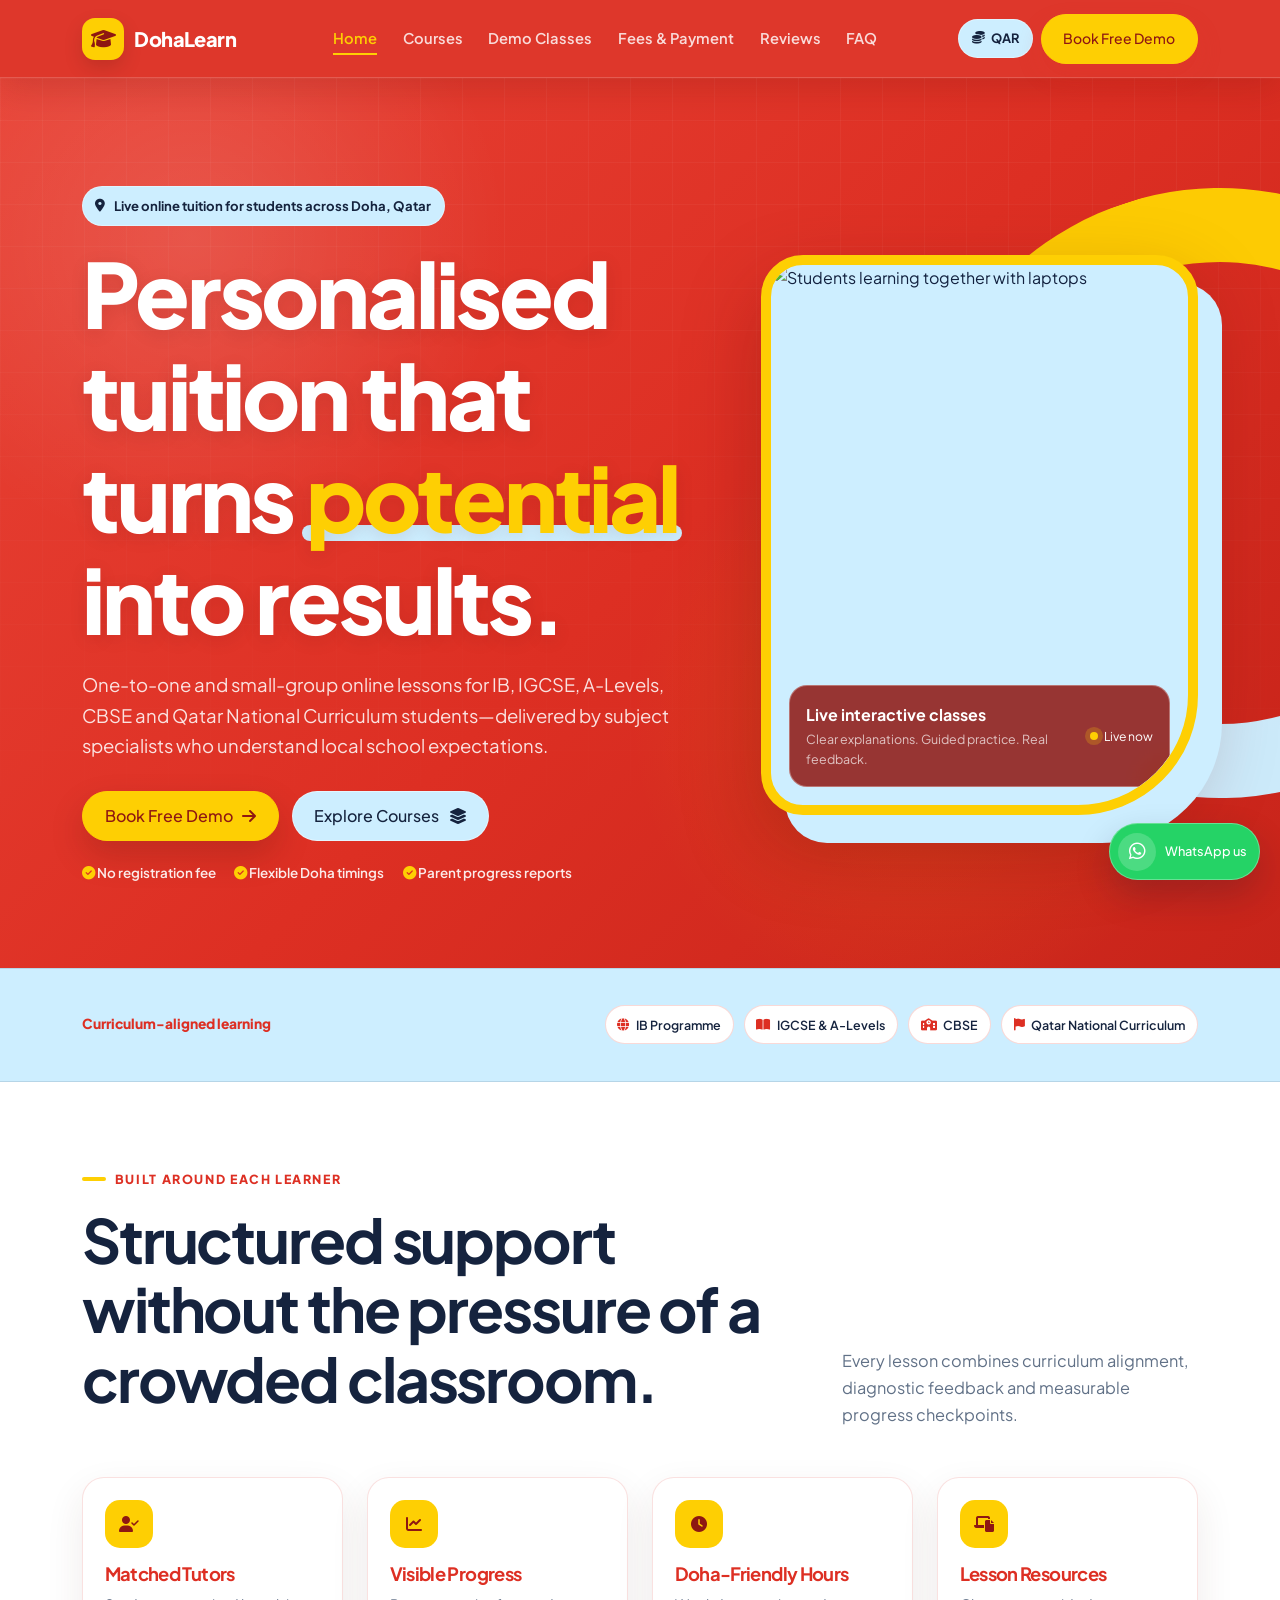
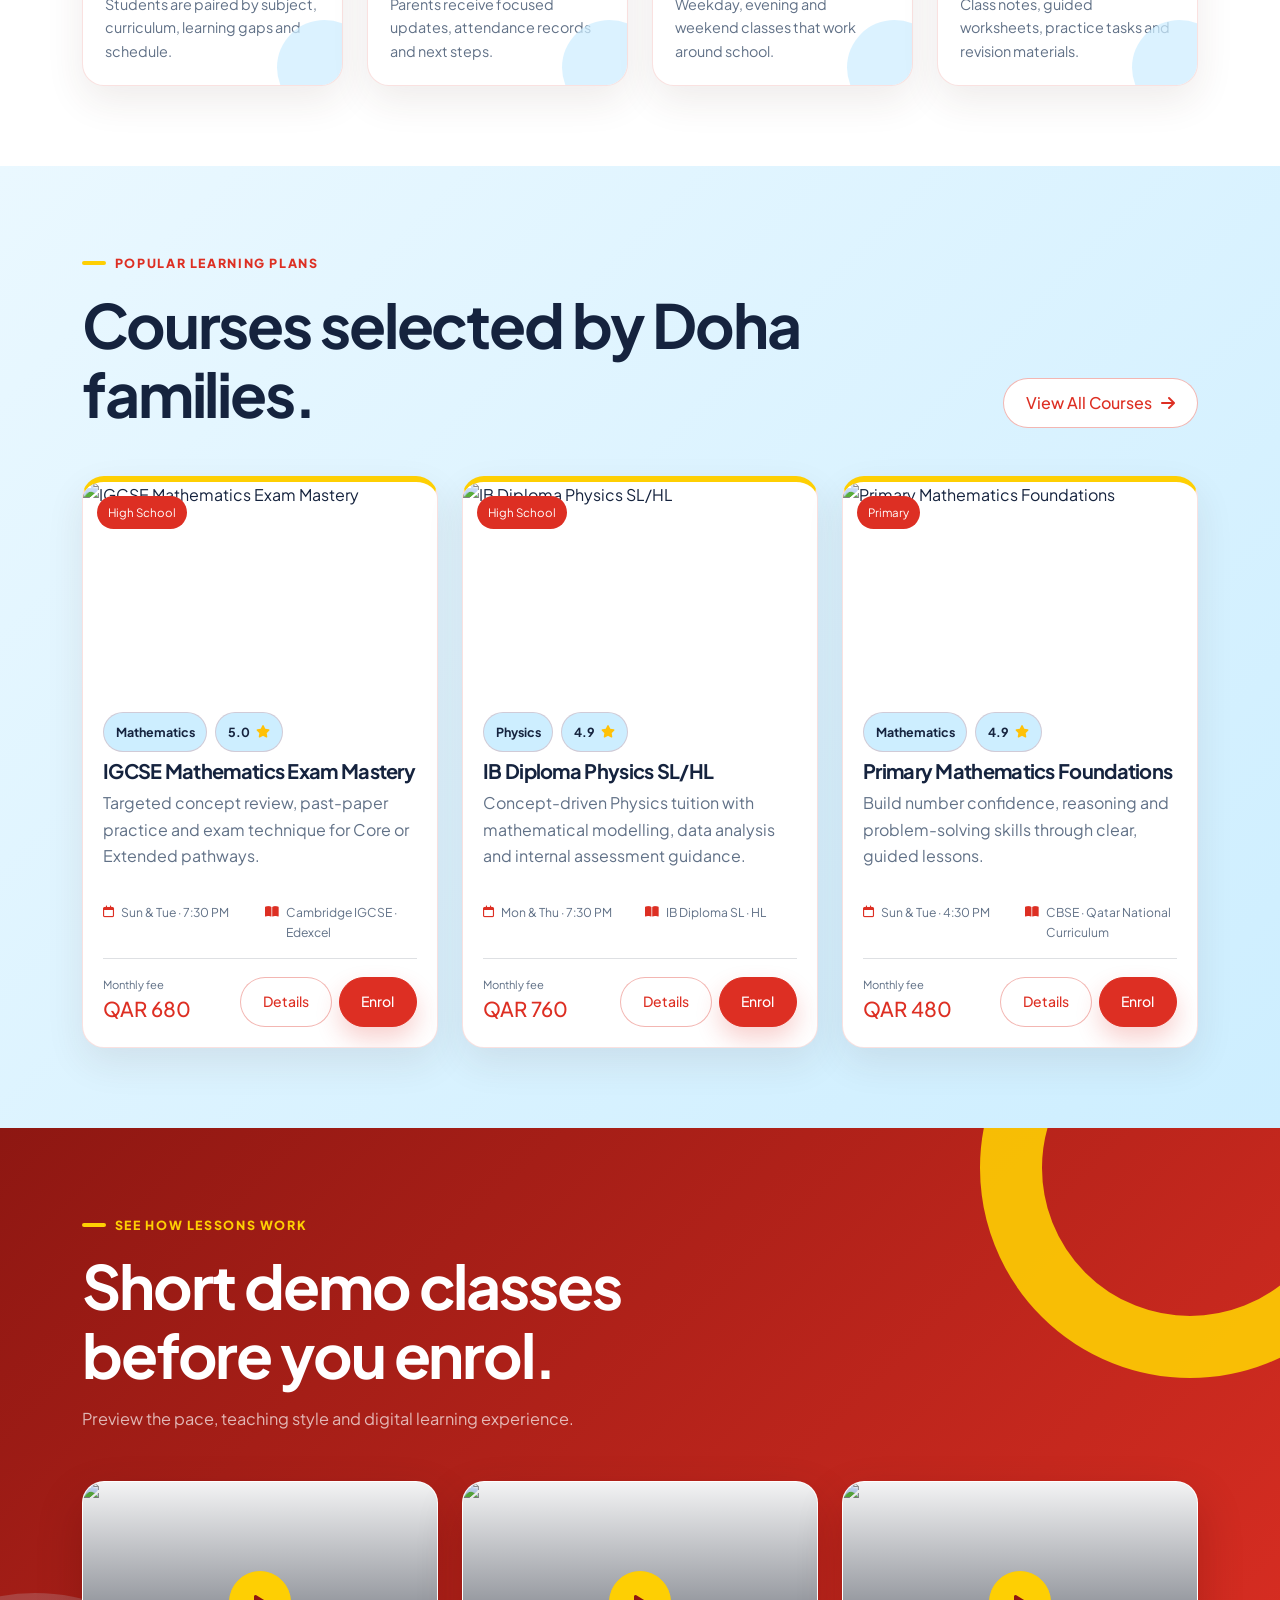
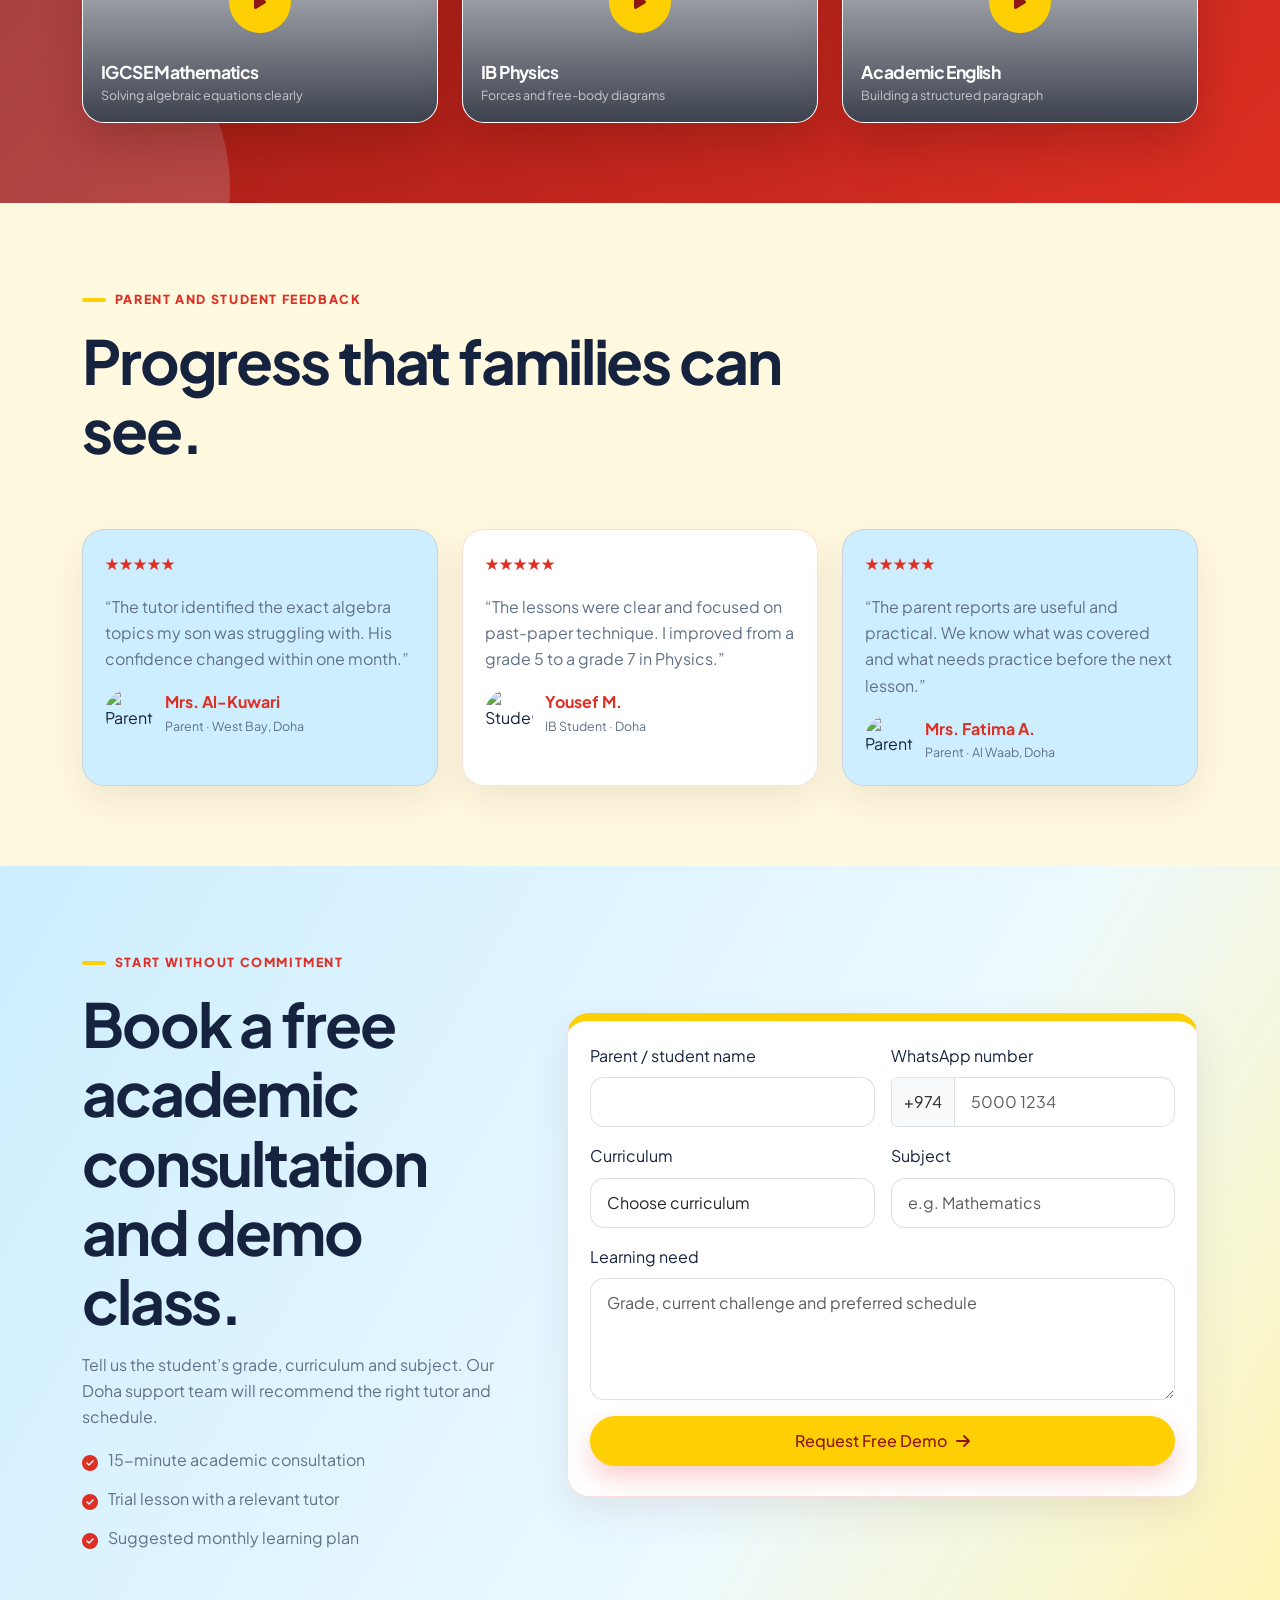
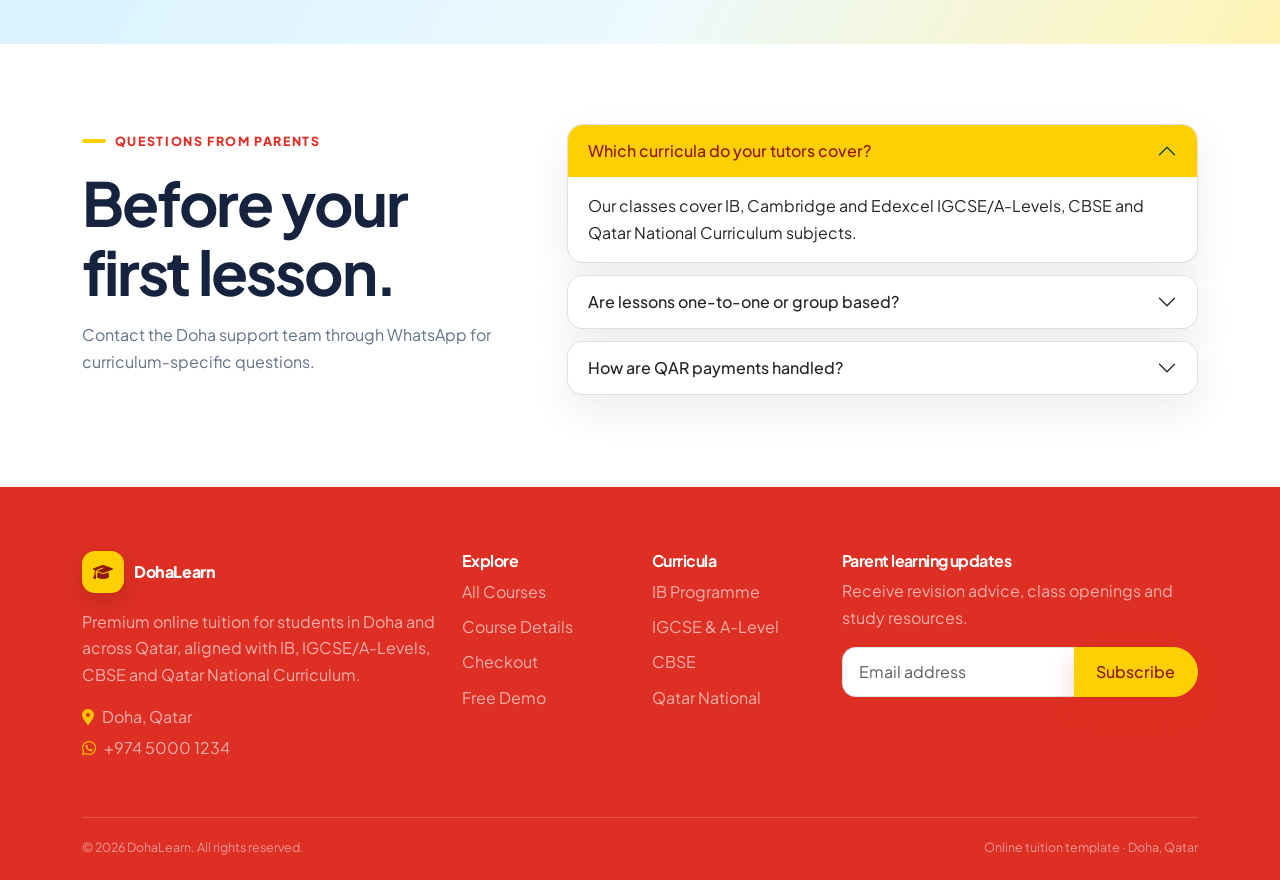
==== commit cc32f202: "first commit" ====
--- a/index.html
+++ b/index.html
@@ -1,96 +1,427 @@
 <!doctype html>
 <html lang="en" dir="ltr">
+
 <head>
   <meta charset="utf-8">
   <meta name="viewport" content="width=device-width, initial-scale=1">
-  <meta name="theme-color" content="#111827">
-  <meta name="description" content="Premium online tuition in Doha, Qatar for IB, IGCSE, A-Levels, CBSE and Qatar National Curriculum students.">
+  <meta name="theme-color" content="#DD2F23">
+  <meta name="description"
+    content="Premium online tuition in Doha, Qatar for IB, IGCSE, A-Levels, CBSE and Qatar National Curriculum students.">
   <title>DohaLearn | Premium Online Tuition in Qatar</title>
   <link rel="preconnect" href="https://fonts.googleapis.com">
   <link rel="preconnect" href="https://fonts.gstatic.com" crossorigin>
-  <link href="https://fonts.googleapis.com/css2?family=Plus+Jakarta+Sans:wght@300;400;500&display=swap" rel="stylesheet">
+  <link href="https://fonts.googleapis.com/css2?family=Plus+Jakarta+Sans:wght@300;400;500;600;700;800&display=swap"
+    rel="stylesheet">
   <link href="https://cdn.jsdelivr.net/npm/bootstrap@5.3.3/dist/css/bootstrap.min.css" rel="stylesheet">
   <link href="https://cdnjs.cloudflare.com/ajax/libs/font-awesome/6.7.2/css/all.min.css" rel="stylesheet">
   <link href="https://cdnjs.cloudflare.com/ajax/libs/aos/2.3.4/aos.css" rel="stylesheet">
   <link href="assets/css/style.css" rel="stylesheet">
 </head>
-<body>
-
-<nav id="siteNavbar" class="navbar navbar-expand-lg fixed-top site-navbar inner-nav" aria-label="Primary navigation">
-  <div class="container">
-    <a class="navbar-brand" href="index.html" aria-label="DohaLearn home"><span class="brand-mark"><i class="fa-solid fa-graduation-cap"></i></span><span>DohaLearn</span></a>
-    <button class="navbar-toggler d-lg-none" type="button" data-bs-toggle="offcanvas" data-bs-target="#mobileMenu" aria-controls="mobileMenu" aria-label="Open navigation menu"><i class="fa-solid fa-bars"></i></button>
-    <div class="collapse navbar-collapse">
-      <ul class="navbar-nav mx-auto align-items-lg-center">
-        <li class="nav-item"><a class="nav-link active" href="index.html">Home</a></li>
-        <li class="nav-item"><a class="nav-link " href="courses.html">Courses</a></li>
-        <li class="nav-item"><a class="nav-link" href="index.html#demo-videos">Demo Classes</a></li>
-        <li class="nav-item"><a class="nav-link " href="checkout.html">Fees & Payment</a></li>
-        <li class="nav-item"><a class="nav-link" href="index.html#reviews">Reviews</a></li>
-        <li class="nav-item"><a class="nav-link" href="index.html#faq">FAQ</a></li>
-      </ul>
-      <div class="d-flex align-items-center gap-2"><span class="currency-badge"><i class="fa-solid fa-coins"></i> QAR</span><a href="index.html#book-demo" class="btn btn-primary-custom btn-sm">Book Free Demo</a></div>
+
+<body class="egrad-theme">
+
+  <nav id="siteNavbar" class="navbar navbar-expand-lg fixed-top site-navbar inner-nav" aria-label="Primary navigation">
+    <div class="container">
+      <a class="navbar-brand" href="index.html" aria-label="DohaLearn home"><span class="brand-mark"><i
+            class="fa-solid fa-graduation-cap"></i></span><span>DohaLearn</span></a>
+      <button class="navbar-toggler d-lg-none" type="button" data-bs-toggle="offcanvas" data-bs-target="#mobileMenu"
+        aria-controls="mobileMenu" aria-label="Open navigation menu"><i class="fa-solid fa-bars"></i></button>
+      <div class="collapse navbar-collapse">
+        <ul class="navbar-nav mx-auto align-items-lg-center">
+          <li class="nav-item"><a class="nav-link active" href="index.html">Home</a></li>
+          <li class="nav-item"><a class="nav-link " href="courses.html">Courses</a></li>
+          <li class="nav-item"><a class="nav-link" href="index.html#demo-videos">Demo Classes</a></li>
+          <li class="nav-item"><a class="nav-link " href="checkout.html">Fees & Payment</a></li>
+          <li class="nav-item"><a class="nav-link" href="index.html#reviews">Reviews</a></li>
+          <li class="nav-item"><a class="nav-link" href="index.html#faq">FAQ</a></li>
+        </ul>
+        <div class="d-flex align-items-center gap-2"><span class="currency-badge"><i class="fa-solid fa-coins"></i>
+            QAR</span><a href="index.html#book-demo" class="btn btn-primary-custom btn-sm">Book Free Demo</a></div>
+      </div>
+    </div>
+  </nav>
+  <div class="offcanvas offcanvas-end" tabindex="-1" id="mobileMenu" aria-labelledby="mobileMenuLabel">
+    <div class="offcanvas-header"><a class="navbar-brand" href="index.html" id="mobileMenuLabel"><span
+          class="brand-mark"><i class="fa-solid fa-graduation-cap"></i></span><span>DohaLearn</span></a><button
+        type="button" class="btn-close" data-bs-dismiss="offcanvas" aria-label="Close"></button></div>
+    <div class="offcanvas-body d-flex flex-column">
+      <nav class="mb-4">
+        <a class="mobile-nav-link" href="index.html">Home <i class="fa-solid fa-arrow-right"></i></a>
+        <a class="mobile-nav-link" href="courses.html">Courses <i class="fa-solid fa-arrow-right"></i></a>
+        <a class="mobile-nav-link" href="index.html#demo-videos">Demo Classes <i
+            class="fa-solid fa-arrow-right"></i></a>
+        <a class="mobile-nav-link" href="checkout.html">Fees & Payment <i class="fa-solid fa-arrow-right"></i></a>
+        <a class="mobile-nav-link" href="index.html#reviews">Success Stories <i class="fa-solid fa-arrow-right"></i></a>
+        <a class="mobile-nav-link" href="index.html#faq">FAQ <i class="fa-solid fa-arrow-right"></i></a>
+      </nav>
+      <div class="mt-auto">
+        <div class="d-flex align-items-center justify-content-between mb-3"><span class="text-secondary small">Base
+            currency</span><span class="currency-badge"><i class="fa-solid fa-coins"></i> QAR</span></div><a
+          href="index.html#book-demo" class="btn btn-primary-custom w-100">Book a Free Demo</a>
+      </div>
     </div>
   </div>
-</nav>
-<div class="offcanvas offcanvas-end" tabindex="-1" id="mobileMenu" aria-labelledby="mobileMenuLabel">
-  <div class="offcanvas-header"><a class="navbar-brand" href="index.html" id="mobileMenuLabel"><span class="brand-mark"><i class="fa-solid fa-graduation-cap"></i></span><span>DohaLearn</span></a><button type="button" class="btn-close" data-bs-dismiss="offcanvas" aria-label="Close"></button></div>
-  <div class="offcanvas-body d-flex flex-column">
-    <nav class="mb-4">
-      <a class="mobile-nav-link" href="index.html">Home <i class="fa-solid fa-arrow-right"></i></a>
-      <a class="mobile-nav-link" href="courses.html">Courses <i class="fa-solid fa-arrow-right"></i></a>
-      <a class="mobile-nav-link" href="index.html#demo-videos">Demo Classes <i class="fa-solid fa-arrow-right"></i></a>
-      <a class="mobile-nav-link" href="checkout.html">Fees & Payment <i class="fa-solid fa-arrow-right"></i></a>
-      <a class="mobile-nav-link" href="index.html#reviews">Success Stories <i class="fa-solid fa-arrow-right"></i></a>
-      <a class="mobile-nav-link" href="index.html#faq">FAQ <i class="fa-solid fa-arrow-right"></i></a>
-    </nav>
-    <div class="mt-auto"><div class="d-flex align-items-center justify-content-between mb-3"><span class="text-secondary small">Base currency</span><span class="currency-badge"><i class="fa-solid fa-coins"></i> QAR</span></div><a href="index.html#book-demo" class="btn btn-primary-custom w-100">Book a Free Demo</a></div>
+
+  <main class="page-shell">
+    <section class="hero" id="home">
+      <div class="container position-relative">
+        <div class="row align-items-center g-4 g-lg-5">
+          <div class="col-lg-7" data-aos="fade-up">
+            <div class="hero-kicker"><i class="fa-solid fa-location-dot"></i> Live online tuition for students across
+              Doha, Qatar</div>
+            <h1>Personalised tuition that turns <span class="text-highlight">potential</span> into results.</h1>
+            <p class="hero-copy">One-to-one and small-group online lessons for IB, IGCSE, A-Levels, CBSE and Qatar
+              National Curriculum students—delivered by subject specialists who understand local school expectations.
+            </p>
+            <div class="hero-actions"><a href="#book-demo" class="btn btn-primary-custom">Book Free Demo <i
+                  class="fa-solid fa-arrow-right"></i></a><a href="courses.html" class="btn btn-outline-custom">Explore
+                Courses <i class="fa-solid fa-layer-group"></i></a></div>
+            <div class="hero-note"><span><i class="fa-solid fa-circle-check"></i> No registration fee</span><span><i
+                  class="fa-solid fa-circle-check"></i> Flexible Doha timings</span><span><i
+                  class="fa-solid fa-circle-check"></i> Parent progress reports</span></div>
+          </div>
+          <div class="col-lg-5" data-aos="fade-left" data-aos-delay="120">
+            <div class="hero-visual"><img
+                src="https://images.unsplash.com/photo-1522202176988-66273c2fd55f?auto=format&fit=crop&w=1300&q=85"
+                alt="Students learning together with laptops" width="1300" height="1500" fetchpriority="high">
+              <div class="visual-caption">
+                <div><strong>Live interactive classes</strong>
+                  <p>Clear explanations. Guided practice. Real feedback.</p>
+                </div><span class="live-dot">Live now</span>
+              </div>
+            </div>
+          </div>
+        </div>
+      </div>
+    </section>
+    <section class="trust-strip">
+      <div class="container">
+        <div class="trust-inner">
+          <p class="trust-label">Curriculum-aligned learning</p>
+          <div class="curriculum-list"><span class="curriculum-pill"><i class="fa-solid fa-globe"></i> IB
+              Programme</span><span class="curriculum-pill"><i class="fa-solid fa-book-open"></i> IGCSE &
+              A-Levels</span><span class="curriculum-pill"><i class="fa-solid fa-school"></i> CBSE</span><span
+              class="curriculum-pill"><i class="fa-solid fa-flag"></i> Qatar National Curriculum</span></div>
+        </div>
+      </div>
+    </section>
+    <section class="section-space">
+      <div class="container">
+        <div class="row align-items-end g-4 mb-5">
+          <div class="col-lg-8" data-aos="fade-up"><span class="eyebrow">Built around each learner</span>
+            <h2 class="section-title">Structured support without the pressure of a crowded classroom.</h2>
+          </div>
+          <div class="col-lg-4">
+            <p class="section-lead">Every lesson combines curriculum alignment, diagnostic feedback and measurable
+              progress checkpoints.</p>
+          </div>
+        </div>
+        <div class="row g-3 g-lg-4">
+          <div class="col-sm-6 col-xl-3" data-aos="fade-up">
+            <article class="feature-card">
+              <div class="icon-box"><i class="fa-solid fa-user-check"></i></div>
+              <h3>Matched Tutors</h3>
+              <p>Students are paired by subject, curriculum, learning gaps and schedule.</p>
+            </article>
+          </div>
+          <div class="col-sm-6 col-xl-3" data-aos="fade-up" data-aos-delay="80">
+            <article class="feature-card">
+              <div class="icon-box"><i class="fa-solid fa-chart-line"></i></div>
+              <h3>Visible Progress</h3>
+              <p>Parents receive focused updates, attendance records and next steps.</p>
+            </article>
+          </div>
+          <div class="col-sm-6 col-xl-3" data-aos="fade-up" data-aos-delay="160">
+            <article class="feature-card">
+              <div class="icon-box"><i class="fa-solid fa-clock"></i></div>
+              <h3>Doha-Friendly Hours</h3>
+              <p>Weekday, evening and weekend classes that work around school.</p>
+            </article>
+          </div>
+          <div class="col-sm-6 col-xl-3" data-aos="fade-up" data-aos-delay="240">
+            <article class="feature-card">
+              <div class="icon-box"><i class="fa-solid fa-laptop-file"></i></div>
+              <h3>Lesson Resources</h3>
+              <p>Class notes, guided worksheets, practice tasks and revision materials.</p>
+            </article>
+          </div>
+        </div>
+      </div>
+    </section>
+    <section class="section-space section-soft" id="featured-courses">
+      <div class="container">
+        <div class="d-flex flex-wrap align-items-end justify-content-between gap-3 mb-5">
+          <div data-aos="fade-up"><span class="eyebrow">Popular learning plans</span>
+            <h2 class="section-title mb-0">Courses selected by Doha families.</h2>
+          </div><a href="courses.html" class="btn btn-outline-custom">View All Courses <i
+              class="fa-solid fa-arrow-right"></i></a>
+        </div>
+        <div class="row g-4" id="homeCourseGrid"></div>
+      </div>
+    </section>
+    <section class="section-space section-dark" id="demo-videos">
+      <div class="container">
+        <div class="row align-items-end g-4 mb-5">
+          <div class="col-lg-8" data-aos="fade-up"><span class="eyebrow">See how lessons work</span>
+            <h2 class="section-title">Short demo classes before you enrol.</h2>
+            <p class="section-lead">Preview the pace, teaching style and digital learning experience.</p>
+          </div>
+        </div>
+        <div class="row g-4">
+          <div class="col-md-6 col-xl-4">
+            <article class="video-card" data-bs-toggle="modal" data-bs-target="#videoModal"
+              data-video="https://www.youtube.com/embed/OmJ-4B-mS-Y?autoplay=1"><img
+                src="https://images.unsplash.com/photo-1509062522246-3755977927d7?auto=format&fit=crop&w=900&q=85"
+                alt="Online mathematics demo class">
+              <div class="video-overlay"><span class="play-button"><i class="fa-solid fa-play"></i></span></div>
+              <div class="video-copy">
+                <h3>IGCSE Mathematics</h3>
+                <p>Solving algebraic equations clearly</p>
+              </div>
+            </article>
+          </div>
+          <div class="col-md-6 col-xl-4">
+            <article class="video-card" data-bs-toggle="modal" data-bs-target="#videoModal"
+              data-video="https://www.youtube.com/embed/7e90gBu4pas?autoplay=1"><img
+                src="https://images.unsplash.com/photo-1532094349884-543bc11b234d?auto=format&fit=crop&w=900&q=85"
+                alt="Science tuition demo">
+              <div class="video-overlay"><span class="play-button"><i class="fa-solid fa-play"></i></span></div>
+              <div class="video-copy">
+                <h3>IB Physics</h3>
+                <p>Forces and free-body diagrams</p>
+              </div>
+            </article>
+          </div>
+          <div class="col-md-6 col-xl-4">
+            <article class="video-card" data-bs-toggle="modal" data-bs-target="#videoModal"
+              data-video="https://www.youtube.com/embed/ysz5S6PUM-U?autoplay=1"><img
+                src="https://images.unsplash.com/photo-1456513080510-7bf3a84b82f8?auto=format&fit=crop&w=900&q=85"
+                alt="English writing demo class">
+              <div class="video-overlay"><span class="play-button"><i class="fa-solid fa-play"></i></span></div>
+              <div class="video-copy">
+                <h3>Academic English</h3>
+                <p>Building a structured paragraph</p>
+              </div>
+            </article>
+          </div>
+        </div>
+      </div>
+    </section>
+    <section class="section-space" id="reviews">
+      <div class="container">
+        <div class="row align-items-end g-4 mb-5">
+          <div class="col-lg-8"><span class="eyebrow">Parent and student feedback</span>
+            <h2 class="section-title">Progress that families can see.</h2>
+          </div>
+        </div>
+        <div class="row g-4">
+          <div class="col-lg-4">
+            <article class="testimonial-card">
+              <div class="stars">★★★★★</div>
+              <p class="mt-3">“The tutor identified the exact algebra topics my son was struggling with. His confidence
+                changed within one month.”</p>
+              <div class="reviewer"><img
+                  src="https://images.unsplash.com/photo-1531123897727-8f129e1688ce?auto=format&fit=crop&w=200&q=80"
+                  alt="Parent reviewer">
+                <div><strong>Mrs. Al-Kuwari</strong>
+                  <p>Parent · West Bay, Doha</p>
+                </div>
+              </div>
+            </article>
+          </div>
+          <div class="col-lg-4">
+            <article class="testimonial-card">
+              <div class="stars">★★★★★</div>
+              <p class="mt-3">“The lessons were clear and focused on past-paper technique. I improved from a grade 5 to
+                a grade 7 in Physics.”</p>
+              <div class="reviewer"><img
+                  src="https://images.unsplash.com/photo-1500648767791-00dcc994a43e?auto=format&fit=crop&w=200&q=80"
+                  alt="Student reviewer">
+                <div><strong>Yousef M.</strong>
+                  <p>IB Student · Doha</p>
+                </div>
+              </div>
+            </article>
+          </div>
+          <div class="col-lg-4">
+            <article class="testimonial-card">
+              <div class="stars">★★★★★</div>
+              <p class="mt-3">“The parent reports are useful and practical. We know what was covered and what needs
+                practice before the next lesson.”</p>
+              <div class="reviewer"><img
+                  src="https://images.unsplash.com/photo-1494790108377-be9c29b29330?auto=format&fit=crop&w=200&q=80"
+                  alt="Parent reviewer">
+                <div><strong>Mrs. Fatima A.</strong>
+                  <p>Parent · Al Waab, Doha</p>
+                </div>
+              </div>
+            </article>
+          </div>
+        </div>
+      </div>
+    </section>
+    <section class="section-space section-soft" id="book-demo">
+      <div class="container">
+        <div class="row g-5 align-items-center">
+          <div class="col-lg-5"><span class="eyebrow">Start without commitment</span>
+            <h2 class="section-title">Book a free academic consultation and demo class.</h2>
+            <p>Tell us the student’s grade, curriculum and subject. Our Doha support team will recommend the right tutor
+              and schedule.</p>
+            <ul class="list-check">
+              <li>15-minute academic consultation</li>
+              <li>Trial lesson with a relevant tutor</li>
+              <li>Suggested monthly learning plan</li>
+            </ul>
+          </div>
+          <div class="col-lg-7">
+            <form id="demoForm" class="form-card needs-validation" novalidate>
+              <div class="row g-3">
+                <div class="col-md-6"><label class="form-label" for="parentName">Parent / student name</label><input
+                    id="parentName" class="form-control" required></div>
+                <div class="col-md-6"><label class="form-label" for="demoPhone">WhatsApp number</label>
+                  <div class="input-group"><span class="input-group-text">+974</span><input id="demoPhone"
+                      class="form-control" inputmode="numeric" pattern="[0-9]{8}" placeholder="5000 1234" required>
+                  </div>
+                </div>
+                <div class="col-md-6"><label class="form-label" for="demoCurriculum">Curriculum</label><select
+                    id="demoCurriculum" class="form-select" required>
+                    <option value="">Choose curriculum</option>
+                    <option>IB</option>
+                    <option>IGCSE / A-Level</option>
+                    <option>CBSE</option>
+                    <option>Qatar National Curriculum</option>
+                  </select></div>
+                <div class="col-md-6"><label class="form-label" for="demoSubject">Subject</label><input id="demoSubject"
+                    class="form-control" placeholder="e.g. Mathematics" required></div>
+                <div class="col-12"><label class="form-label" for="demoMessage">Learning need</label><textarea
+                    id="demoMessage" class="form-control" rows="4"
+                    placeholder="Grade, current challenge and preferred schedule"></textarea></div>
+                <div class="col-12"><button class="btn btn-primary-custom w-100" type="submit">Request Free Demo <i
+                      class="fa-solid fa-arrow-right"></i></button>
+                  <div id="demoMessageResult" class="small mt-2"></div>
+                </div>
+              </div>
+            </form>
+          </div>
+        </div>
+      </div>
+    </section>
+    <section class="section-space" id="faq">
+      <div class="container">
+        <div class="row g-5">
+          <div class="col-lg-5"><span class="eyebrow">Questions from parents</span>
+            <h2 class="section-title">Before your first lesson.</h2>
+            <p>Contact the Doha support team through WhatsApp for curriculum-specific questions.</p>
+          </div>
+          <div class="col-lg-7">
+            <div class="accordion" id="faqAccordion">
+              <div class="accordion-item">
+                <h3 class="accordion-header"><button class="accordion-button" data-bs-toggle="collapse"
+                    data-bs-target="#faq1">Which curricula do your tutors cover?</button></h3>
+                <div id="faq1" class="accordion-collapse collapse show" data-bs-parent="#faqAccordion">
+                  <div class="accordion-body">Our classes cover IB, Cambridge and Edexcel IGCSE/A-Levels, CBSE and Qatar
+                    National Curriculum subjects.</div>
+                </div>
+              </div>
+              <div class="accordion-item">
+                <h3 class="accordion-header"><button class="accordion-button collapsed" data-bs-toggle="collapse"
+                    data-bs-target="#faq2">Are lessons one-to-one or group based?</button></h3>
+                <div id="faq2" class="accordion-collapse collapse" data-bs-parent="#faqAccordion">
+                  <div class="accordion-body">Both formats are available. The course listing identifies the standard
+                    class format, and one-to-one plans can be arranged through the support team.</div>
+                </div>
+              </div>
+              <div class="accordion-item">
+                <h3 class="accordion-header"><button class="accordion-button collapsed" data-bs-toggle="collapse"
+                    data-bs-target="#faq3">How are QAR payments handled?</button></h3>
+                <div id="faq3" class="accordion-collapse collapse" data-bs-parent="#faqAccordion">
+                  <div class="accordion-body">The checkout interface supports card, Apple Pay, SkipCash and MyFatoorah
+                    options. A live website requires merchant credentials and secure gateway integration.</div>
+                </div>
+              </div>
+            </div>
+          </div>
+        </div>
+      </div>
+    </section>
+  </main>
+  <div class="modal fade" id="videoModal" tabindex="-1" aria-hidden="true">
+    <div class="modal-dialog modal-dialog-centered modal-xl">
+      <div class="modal-content">
+        <div class="modal-header video-modal-header">
+          <h2 class="modal-title fs-6 text-white">Demo Class</h2><button type="button" class="btn-close"
+            data-bs-dismiss="modal" aria-label="Close"></button>
+        </div>
+        <div class="ratio ratio-16x9"><iframe id="videoFrame" src="" title="Demo class video"
+            allow="accelerometer; autoplay; clipboard-write; encrypted-media; gyroscope; picture-in-picture"
+            allowfullscreen></iframe></div>
+      </div>
+    </div>
   </div>
-</div>
-
-<main class="page-shell">
-  <section class="hero" id="home">
-    <div class="container position-relative"><div class="row align-items-center g-4 g-lg-5">
-      <div class="col-lg-7" data-aos="fade-up"><div class="hero-kicker"><i class="fa-solid fa-location-dot"></i> Live online tuition for students across Doha, Qatar</div><h1>Personalised tuition that turns <span class="text-highlight">potential</span> into results.</h1><p class="hero-copy">One-to-one and small-group online lessons for IB, IGCSE, A-Levels, CBSE and Qatar National Curriculum students—delivered by subject specialists who understand local school expectations.</p><div class="hero-actions"><a href="#book-demo" class="btn btn-primary-custom">Book Free Demo <i class="fa-solid fa-arrow-right"></i></a><a href="courses.html" class="btn btn-outline-custom">Explore Courses <i class="fa-solid fa-layer-group"></i></a></div><div class="hero-note"><span><i class="fa-solid fa-circle-check"></i> No registration fee</span><span><i class="fa-solid fa-circle-check"></i> Flexible Doha timings</span><span><i class="fa-solid fa-circle-check"></i> Parent progress reports</span></div></div>
-      <div class="col-lg-5" data-aos="fade-left" data-aos-delay="120"><div class="hero-visual"><img src="https://images.unsplash.com/photo-1522202176988-66273c2fd55f?auto=format&fit=crop&w=1300&q=85" alt="Students learning together with laptops" width="1300" height="1500" fetchpriority="high"><div class="visual-caption"><div><strong>Live interactive classes</strong><p>Clear explanations. Guided practice. Real feedback.</p></div><span class="live-dot">Live now</span></div></div></div>
-    </div></div>
-  </section>
-  <section class="trust-strip"><div class="container"><div class="trust-inner"><p class="trust-label">Curriculum-aligned learning</p><div class="curriculum-list"><span class="curriculum-pill"><i class="fa-solid fa-globe"></i> IB Programme</span><span class="curriculum-pill"><i class="fa-solid fa-book-open"></i> IGCSE & A-Levels</span><span class="curriculum-pill"><i class="fa-solid fa-school"></i> CBSE</span><span class="curriculum-pill"><i class="fa-solid fa-flag"></i> Qatar National Curriculum</span></div></div></div></section>
-  <section class="section-space"><div class="container"><div class="row align-items-end g-4 mb-5"><div class="col-lg-8" data-aos="fade-up"><span class="eyebrow">Built around each learner</span><h2 class="section-title">Structured support without the pressure of a crowded classroom.</h2></div><div class="col-lg-4"><p class="section-lead">Every lesson combines curriculum alignment, diagnostic feedback and measurable progress checkpoints.</p></div></div><div class="row g-3 g-lg-4"><div class="col-sm-6 col-xl-3" data-aos="fade-up"><article class="feature-card"><div class="icon-box"><i class="fa-solid fa-user-check"></i></div><h3>Matched Tutors</h3><p>Students are paired by subject, curriculum, learning gaps and schedule.</p></article></div><div class="col-sm-6 col-xl-3" data-aos="fade-up" data-aos-delay="80"><article class="feature-card"><div class="icon-box"><i class="fa-solid fa-chart-line"></i></div><h3>Visible Progress</h3><p>Parents receive focused updates, attendance records and next steps.</p></article></div><div class="col-sm-6 col-xl-3" data-aos="fade-up" data-aos-delay="160"><article class="feature-card"><div class="icon-box"><i class="fa-solid fa-clock"></i></div><h3>Doha-Friendly Hours</h3><p>Weekday, evening and weekend classes that work around school.</p></article></div><div class="col-sm-6 col-xl-3" data-aos="fade-up" data-aos-delay="240"><article class="feature-card"><div class="icon-box"><i class="fa-solid fa-laptop-file"></i></div><h3>Lesson Resources</h3><p>Class notes, guided worksheets, practice tasks and revision materials.</p></article></div></div></div></section>
-  <section class="section-space section-soft" id="featured-courses"><div class="container"><div class="d-flex flex-wrap align-items-end justify-content-between gap-3 mb-5"><div data-aos="fade-up"><span class="eyebrow">Popular learning plans</span><h2 class="section-title mb-0">Courses selected by Doha families.</h2></div><a href="courses.html" class="btn btn-outline-custom">View All Courses <i class="fa-solid fa-arrow-right"></i></a></div><div class="row g-4" id="homeCourseGrid"></div></div></section>
-  <section class="section-space section-dark" id="demo-videos"><div class="container"><div class="row align-items-end g-4 mb-5"><div class="col-lg-8" data-aos="fade-up"><span class="eyebrow">See how lessons work</span><h2 class="section-title">Short demo classes before you enrol.</h2><p class="section-lead">Preview the pace, teaching style and digital learning experience.</p></div></div><div class="row g-4"><div class="col-md-6 col-xl-4"><article class="video-card" data-bs-toggle="modal" data-bs-target="#videoModal" data-video="https://www.youtube.com/embed/OmJ-4B-mS-Y?autoplay=1"><img src="https://images.unsplash.com/photo-1509062522246-3755977927d7?auto=format&fit=crop&w=900&q=85" alt="Online mathematics demo class"><div class="video-overlay"><span class="play-button"><i class="fa-solid fa-play"></i></span></div><div class="video-copy"><h3>IGCSE Mathematics</h3><p>Solving algebraic equations clearly</p></div></article></div><div class="col-md-6 col-xl-4"><article class="video-card" data-bs-toggle="modal" data-bs-target="#videoModal" data-video="https://www.youtube.com/embed/7e90gBu4pas?autoplay=1"><img src="https://images.unsplash.com/photo-1532094349884-543bc11b234d?auto=format&fit=crop&w=900&q=85" alt="Science tuition demo"><div class="video-overlay"><span class="play-button"><i class="fa-solid fa-play"></i></span></div><div class="video-copy"><h3>IB Physics</h3><p>Forces and free-body diagrams</p></div></article></div><div class="col-md-6 col-xl-4"><article class="video-card" data-bs-toggle="modal" data-bs-target="#videoModal" data-video="https://www.youtube.com/embed/ysz5S6PUM-U?autoplay=1"><img src="https://images.unsplash.com/photo-1456513080510-7bf3a84b82f8?auto=format&fit=crop&w=900&q=85" alt="English writing demo class"><div class="video-overlay"><span class="play-button"><i class="fa-solid fa-play"></i></span></div><div class="video-copy"><h3>Academic English</h3><p>Building a structured paragraph</p></div></article></div></div></div></section>
-  <section class="section-space" id="reviews"><div class="container"><div class="row align-items-end g-4 mb-5"><div class="col-lg-8"><span class="eyebrow">Parent and student feedback</span><h2 class="section-title">Progress that families can see.</h2></div></div><div class="row g-4"><div class="col-lg-4"><article class="testimonial-card"><div class="stars">★★★★★</div><p class="mt-3">“The tutor identified the exact algebra topics my son was struggling with. His confidence changed within one month.”</p><div class="reviewer"><img src="https://images.unsplash.com/photo-1531123897727-8f129e1688ce?auto=format&fit=crop&w=200&q=80" alt="Parent reviewer"><div><strong>Mrs. Al-Kuwari</strong><p>Parent · West Bay, Doha</p></div></div></article></div><div class="col-lg-4"><article class="testimonial-card"><div class="stars">★★★★★</div><p class="mt-3">“The lessons were clear and focused on past-paper technique. I improved from a grade 5 to a grade 7 in Physics.”</p><div class="reviewer"><img src="https://images.unsplash.com/photo-1500648767791-00dcc994a43e?auto=format&fit=crop&w=200&q=80" alt="Student reviewer"><div><strong>Yousef M.</strong><p>IB Student · Doha</p></div></div></article></div><div class="col-lg-4"><article class="testimonial-card"><div class="stars">★★★★★</div><p class="mt-3">“The parent reports are useful and practical. We know what was covered and what needs practice before the next lesson.”</p><div class="reviewer"><img src="https://images.unsplash.com/photo-1494790108377-be9c29b29330?auto=format&fit=crop&w=200&q=80" alt="Parent reviewer"><div><strong>Mrs. Fatima A.</strong><p>Parent · Al Waab, Doha</p></div></div></article></div></div></div></section>
-  <section class="section-space section-soft" id="book-demo"><div class="container"><div class="row g-5 align-items-center"><div class="col-lg-5"><span class="eyebrow">Start without commitment</span><h2 class="section-title">Book a free academic consultation and demo class.</h2><p>Tell us the student’s grade, curriculum and subject. Our Doha support team will recommend the right tutor and schedule.</p><ul class="list-check"><li>15-minute academic consultation</li><li>Trial lesson with a relevant tutor</li><li>Suggested monthly learning plan</li></ul></div><div class="col-lg-7"><form id="demoForm" class="form-card needs-validation" novalidate><div class="row g-3"><div class="col-md-6"><label class="form-label" for="parentName">Parent / student name</label><input id="parentName" class="form-control" required></div><div class="col-md-6"><label class="form-label" for="demoPhone">WhatsApp number</label><div class="input-group"><span class="input-group-text">+974</span><input id="demoPhone" class="form-control" inputmode="numeric" pattern="[0-9]{8}" placeholder="5000 1234" required></div></div><div class="col-md-6"><label class="form-label" for="demoCurriculum">Curriculum</label><select id="demoCurriculum" class="form-select" required><option value="">Choose curriculum</option><option>IB</option><option>IGCSE / A-Level</option><option>CBSE</option><option>Qatar National Curriculum</option></select></div><div class="col-md-6"><label class="form-label" for="demoSubject">Subject</label><input id="demoSubject" class="form-control" placeholder="e.g. Mathematics" required></div><div class="col-12"><label class="form-label" for="demoMessage">Learning need</label><textarea id="demoMessage" class="form-control" rows="4" placeholder="Grade, current challenge and preferred schedule"></textarea></div><div class="col-12"><button class="btn btn-primary-custom w-100" type="submit">Request Free Demo <i class="fa-solid fa-arrow-right"></i></button><div id="demoMessageResult" class="small mt-2"></div></div></div></form></div></div></div></section>
-  <section class="section-space" id="faq"><div class="container"><div class="row g-5"><div class="col-lg-5"><span class="eyebrow">Questions from parents</span><h2 class="section-title">Before your first lesson.</h2><p>Contact the Doha support team through WhatsApp for curriculum-specific questions.</p></div><div class="col-lg-7"><div class="accordion" id="faqAccordion"><div class="accordion-item"><h3 class="accordion-header"><button class="accordion-button" data-bs-toggle="collapse" data-bs-target="#faq1">Which curricula do your tutors cover?</button></h3><div id="faq1" class="accordion-collapse collapse show" data-bs-parent="#faqAccordion"><div class="accordion-body">Our classes cover IB, Cambridge and Edexcel IGCSE/A-Levels, CBSE and Qatar National Curriculum subjects.</div></div></div><div class="accordion-item"><h3 class="accordion-header"><button class="accordion-button collapsed" data-bs-toggle="collapse" data-bs-target="#faq2">Are lessons one-to-one or group based?</button></h3><div id="faq2" class="accordion-collapse collapse" data-bs-parent="#faqAccordion"><div class="accordion-body">Both formats are available. The course listing identifies the standard class format, and one-to-one plans can be arranged through the support team.</div></div></div><div class="accordion-item"><h3 class="accordion-header"><button class="accordion-button collapsed" data-bs-toggle="collapse" data-bs-target="#faq3">How are QAR payments handled?</button></h3><div id="faq3" class="accordion-collapse collapse" data-bs-parent="#faqAccordion"><div class="accordion-body">The checkout interface supports card, Apple Pay, SkipCash and MyFatoorah options. A live website requires merchant credentials and secure gateway integration.</div></div></div></div></div></div></div></section>
-</main>
-<div class="modal fade" id="videoModal" tabindex="-1" aria-hidden="true"><div class="modal-dialog modal-dialog-centered modal-xl"><div class="modal-content"><div class="modal-header video-modal-header"><h2 class="modal-title fs-6 text-white">Demo Class</h2><button type="button" class="btn-close" data-bs-dismiss="modal" aria-label="Close"></button></div><div class="ratio ratio-16x9"><iframe id="videoFrame" src="" title="Demo class video" allow="accelerometer; autoplay; clipboard-write; encrypted-media; gyroscope; picture-in-picture" allowfullscreen></iframe></div></div></div></div>
-
-<footer class="site-footer">
-  <div class="container">
-    <div class="row g-4">
-      <div class="col-lg-4"><a class="navbar-brand text-white mb-3" href="index.html"><span class="brand-mark"><i class="fa-solid fa-graduation-cap"></i></span><span>DohaLearn</span></a><p>Premium online tuition for students in Doha and across Qatar, aligned with IB, IGCSE/A-Levels, CBSE and Qatar National Curriculum.</p><p class="mb-1"><i class="fa-solid fa-location-dot me-2 text-warning"></i>Doha, Qatar</p><p><i class="fa-brands fa-whatsapp me-2 text-warning"></i>+974 5000 1234</p></div>
-      <div class="col-6 col-lg-2"><h4 class="h6">Explore</h4><ul class="footer-links"><li><a href="courses.html">All Courses</a></li><li><a href="course-details.html?course=igcse-maths">Course Details</a></li><li><a href="checkout.html">Checkout</a></li><li><a href="index.html#book-demo">Free Demo</a></li></ul></div>
-      <div class="col-6 col-lg-2"><h4 class="h6">Curricula</h4><ul class="footer-links"><li><a href="courses.html?curriculum=ib">IB Programme</a></li><li><a href="courses.html?curriculum=igcse">IGCSE & A-Level</a></li><li><a href="courses.html?curriculum=cbse">CBSE</a></li><li><a href="courses.html?curriculum=qatar">Qatar National</a></li></ul></div>
-      <div class="col-lg-4"><h4 class="h6">Parent learning updates</h4><p>Receive revision advice, class openings and study resources.</p><form id="newsletterForm" class="needs-validation" novalidate><div class="input-group"><input class="form-control" type="email" placeholder="Email address" aria-label="Email address" required><button class="btn btn-primary-custom" type="submit">Subscribe</button></div><div class="newsletter-message mt-2 small"></div></form></div>
+
+  <footer class="site-footer">
+    <div class="container">
+      <div class="row g-4">
+        <div class="col-lg-4"><a class="navbar-brand text-white mb-3" href="index.html"><span class="brand-mark"><i
+                class="fa-solid fa-graduation-cap"></i></span><span>DohaLearn</span></a>
+          <p>Premium online tuition for students in Doha and across Qatar, aligned with IB, IGCSE/A-Levels, CBSE and
+            Qatar National Curriculum.</p>
+          <p class="mb-1"><i class="fa-solid fa-location-dot me-2 text-warning"></i>Doha, Qatar</p>
+          <p><i class="fa-brands fa-whatsapp me-2 text-warning"></i>+974 5000 1234</p>
+        </div>
+        <div class="col-6 col-lg-2">
+          <h4 class="h6">Explore</h4>
+          <ul class="footer-links">
+            <li><a href="courses.html">All Courses</a></li>
+            <li><a href="course-details.html?course=igcse-maths">Course Details</a></li>
+            <li><a href="checkout.html">Checkout</a></li>
+            <li><a href="index.html#book-demo">Free Demo</a></li>
+          </ul>
+        </div>
+        <div class="col-6 col-lg-2">
+          <h4 class="h6">Curricula</h4>
+          <ul class="footer-links">
+            <li><a href="courses.html?curriculum=ib">IB Programme</a></li>
+            <li><a href="courses.html?curriculum=igcse">IGCSE & A-Level</a></li>
+            <li><a href="courses.html?curriculum=cbse">CBSE</a></li>
+            <li><a href="courses.html?curriculum=qatar">Qatar National</a></li>
+          </ul>
+        </div>
+        <div class="col-lg-4">
+          <h4 class="h6">Parent learning updates</h4>
+          <p>Receive revision advice, class openings and study resources.</p>
+          <form id="newsletterForm" class="needs-validation" novalidate>
+            <div class="input-group"><input class="form-control" type="email" placeholder="Email address"
+                aria-label="Email address" required><button class="btn btn-primary-custom"
+                type="submit">Subscribe</button></div>
+            <div class="newsletter-message mt-2 small"></div>
+          </form>
+        </div>
+      </div>
+      <div class="footer-bottom d-flex flex-wrap justify-content-between gap-2"><span>© <span id="currentYear"></span>
+          DohaLearn. All rights reserved.</span><span>Online tuition template · Doha, Qatar</span></div>
     </div>
-    <div class="footer-bottom d-flex flex-wrap justify-content-between gap-2"><span>© <span id="currentYear"></span> DohaLearn. All rights reserved.</span><span>Online tuition template · Doha, Qatar</span></div>
-  </div>
-</footer>
-<a class="whatsapp-widget" href="https://wa.me/97450001234?text=Hello%20DohaLearn%2C%20I%20would%20like%20to%20ask%20about%20online%20tuition." target="_blank" rel="noopener" aria-label="Chat with DohaLearn on WhatsApp"><span class="whatsapp-icon"><i class="fa-brands fa-whatsapp"></i></span><span class="whatsapp-label">WhatsApp us</span></a>
-<button id="backToTop" class="back-to-top" type="button" aria-label="Back to top"><i class="fa-solid fa-arrow-up"></i></button>
-<script src="https://code.jquery.com/jquery-3.7.1.min.js"></script>
-<script src="https://cdn.jsdelivr.net/npm/bootstrap@5.3.3/dist/js/bootstrap.bundle.min.js"></script>
-<script src="https://cdnjs.cloudflare.com/ajax/libs/aos/2.3.4/aos.js"></script>
-<script src="assets/js/main.js"></script>
-
-<script>
-$(function(){
-  const ids=["igcse-maths","ib-physics","primary-maths"];
-  const grid=$("#homeCourseGrid");
-  ids.forEach(function(id){const c=DOHA_COURSES[id]; grid.append(`<div class="col-md-6 col-xl-4" data-aos="fade-up"><article class="course-card"><div class="course-image"><img src="${c.image}" alt="${c.title}"><span class="course-level">${c.level}</span></div><div class="course-body"><div class="d-flex flex-wrap gap-2 mb-2"><span class="tag-pill">${c.subject}</span><span class="tag-pill">${c.rating} <i class="fa-solid fa-star text-warning"></i></span></div><h3>${c.title}</h3><p>${c.short}</p><div class="course-meta"><span class="meta-item"><i class="fa-regular fa-calendar"></i>${c.schedule}</span><span class="meta-item"><i class="fa-solid fa-book-open"></i>${c.curricula}</span></div><div class="course-footer"><div class="course-price"><span>Monthly fee</span><strong>${DohaLearn.money(c.price)}</strong></div><div class="course-actions"><a class="btn btn-outline-custom btn-sm" href="course-details.html?course=${c.id}">Details</a><a class="btn btn-primary-custom btn-sm" href="checkout.html?course=${c.id}">Enrol</a></div></div></div></article></div>`)});
-  $("#videoModal").on("show.bs.modal",function(e){const trigger=$(e.relatedTarget);$("#videoFrame").attr("src",trigger.data("video"));}).on("hidden.bs.modal",function(){$("#videoFrame").attr("src","");});
-  $("#demoForm").on("submit",function(e){e.preventDefault();if(!this.checkValidity()){e.stopPropagation();$(this).addClass("was-validated");return;}$("#demoMessageResult").removeClass("text-danger").addClass("text-success").text("Request received. The Doha team will contact you through WhatsApp.");this.reset();$(this).removeClass("was-validated");});
-});
-</script>
+  </footer>
+  <a class="whatsapp-widget"
+    href="https://wa.me/97450001234?text=Hello%20DohaLearn%2C%20I%20would%20like%20to%20ask%20about%20online%20tuition."
+    target="_blank" rel="noopener" aria-label="Chat with DohaLearn on WhatsApp"><span class="whatsapp-icon"><i
+        class="fa-brands fa-whatsapp"></i></span><span class="whatsapp-label">WhatsApp us</span></a>
+  <button id="backToTop" class="back-to-top" type="button" aria-label="Back to top"><i
+      class="fa-solid fa-arrow-up"></i></button>
+  <script src="https://code.jquery.com/jquery-3.7.1.min.js"></script>
+  <script src="https://cdn.jsdelivr.net/npm/bootstrap@5.3.3/dist/js/bootstrap.bundle.min.js"></script>
+  <script src="https://cdnjs.cloudflare.com/ajax/libs/aos/2.3.4/aos.js"></script>
+  <script src="assets/js/main.js"></script>
+
+  <script>
+    $(function () {
+      const ids = ["igcse-maths", "ib-physics", "primary-maths"];
+      const grid = $("#homeCourseGrid");
+      ids.forEach(function (id) { const c = DOHA_COURSES[id]; grid.append(`<div class="col-md-6 col-xl-4" data-aos="fade-up"><article class="course-card"><div class="course-image"><img src="${c.image}" alt="${c.title}"><span class="course-level">${c.level}</span></div><div class="course-body"><div class="d-flex flex-wrap gap-2 mb-2"><span class="tag-pill">${c.subject}</span><span class="tag-pill">${c.rating} <i class="fa-solid fa-star text-warning"></i></span></div><h3>${c.title}</h3><p>${c.short}</p><div class="course-meta"><span class="meta-item"><i class="fa-regular fa-calendar"></i>${c.schedule}</span><span class="meta-item"><i class="fa-solid fa-book-open"></i>${c.curricula}</span></div><div class="course-footer"><div class="course-price"><span>Monthly fee</span><strong>${DohaLearn.money(c.price)}</strong></div><div class="course-actions"><a class="btn btn-outline-custom btn-sm" href="course-details.html?course=${c.id}">Details</a><a class="btn btn-primary-custom btn-sm" href="checkout.html?course=${c.id}">Enrol</a></div></div></div></article></div>`) });
+      $("#videoModal").on("show.bs.modal", function (e) { const trigger = $(e.relatedTarget); $("#videoFrame").attr("src", trigger.data("video")); }).on("hidden.bs.modal", function () { $("#videoFrame").attr("src", ""); });
+      $("#demoForm").on("submit", function (e) { e.preventDefault(); if (!this.checkValidity()) { e.stopPropagation(); $(this).addClass("was-validated"); return; } $("#demoMessageResult").removeClass("text-danger").addClass("text-success").text("Request received. The Doha team will contact you through WhatsApp."); this.reset(); $(this).removeClass("was-validated"); });
+    });
+  </script>
 </body>
-</html>
+
+</html>
--- a/assets/css/style.css
+++ b/assets/css/style.css
@@ -1,4 +1,3 @@
-
 :root {
   --primary:#f5b800;
   --primary-bright:#ffc107;
@@ -281,3 +280,1397 @@
 .was-validated .checkout-consent:has(input:invalid)+.terms-feedback{display:block}
 .was-validated .field-wrap:has(.form-control:valid) .form-control,
 .was-validated .qatar-phone-field:has(.form-control:valid){border-color:#86b99a}
+
+/* =========================================================
+   HOME PAGE — EGRAD-INSPIRED COLOUR THEME
+   Scoped to <body class="egrad-theme"> so all existing CSS
+   for the other pages remains intact.
+   Primary: #DD2F23 | Yellow: #FECF03 | Light blue: #CDEEFF
+   ========================================================= */
+.egrad-theme{
+  --brand-red:#DD2F23;
+  --brand-red-dark:#B82018;
+  --brand-red-deep:#8E1712;
+  --brand-yellow:#FECF03;
+  --brand-yellow-light:#FFE76D;
+  --brand-blue:#CDEEFF;
+  --brand-blue-strong:#95D8F8;
+  --primary:var(--brand-yellow);
+  --primary-bright:#FFDC35;
+  --primary-soft:#FFF3A8;
+  --ink:#15233E;
+  --ink-2:#263858;
+  --muted:#617187;
+  --surface:#FFFFFF;
+  --surface-soft:var(--brand-blue);
+  --line:rgba(21,35,62,.14);
+  background:#fff;
+}
+.egrad-theme h1,.egrad-theme h2,.egrad-theme h3,.egrad-theme h4,.egrad-theme h5,.egrad-theme h6{font-weight:700}
+.egrad-theme .page-shell{padding-top:78px}
+
+/* Header */
+.egrad-theme .site-navbar,
+.egrad-theme .site-navbar.scrolled,
+.egrad-theme .site-navbar.inner-nav{
+  border-bottom-color:rgba(255,255,255,.18);
+  background:rgba(221,47,35,.96);
+  box-shadow:0 10px 35px rgba(111,16,11,.20);
+  backdrop-filter:blur(16px);
+}
+.egrad-theme .navbar-brand{color:#fff;font-weight:800}
+.egrad-theme .brand-mark{background:var(--brand-yellow);color:var(--brand-red-deep);box-shadow:0 8px 18px rgba(74,20,12,.18)}
+.egrad-theme .navbar-nav .nav-link{color:rgba(255,255,255,.82);font-weight:600}
+.egrad-theme .navbar-nav .nav-link:hover,
+.egrad-theme .navbar-nav .nav-link.active{color:var(--brand-yellow)}
+.egrad-theme .navbar-nav .nav-link:after{background:var(--brand-yellow)}
+.egrad-theme .currency-badge{border-color:rgba(255,255,255,.35);background:var(--brand-blue);color:var(--ink);font-weight:700}
+.egrad-theme .site-navbar .btn-primary-custom{border-color:var(--brand-yellow);background:var(--brand-yellow);color:var(--brand-red-deep)}
+.egrad-theme .navbar-toggler{border-color:rgba(255,255,255,.4);color:#fff;background:rgba(255,255,255,.08)}
+
+/* Hero */
+.egrad-theme .hero{
+  isolation:isolate;
+  min-height:760px;
+  display:flex;
+  align-items:center;
+  padding:108px 0 84px;
+  background:
+    radial-gradient(circle at 15% 18%,rgba(255,255,255,.13),transparent 24%),
+    radial-gradient(circle at 72% 72%,rgba(255,207,3,.13),transparent 26%),
+    linear-gradient(135deg,#E84235 0%,var(--brand-red) 52%,#C7241A 100%);
+}
+.egrad-theme .hero:before{
+  z-index:-2;
+  background-image:
+    linear-gradient(rgba(255,255,255,.045) 1px,transparent 1px),
+    linear-gradient(90deg,rgba(255,255,255,.045) 1px,transparent 1px);
+  background-size:42px 42px;
+  mask-image:linear-gradient(to bottom,#000,transparent 92%);
+}
+.egrad-theme .hero:after{
+  position:absolute;
+  top:110px;
+  right:-245px;
+  z-index:-1;
+  width:610px;
+  height:610px;
+  border:74px solid var(--brand-yellow);
+  border-left-color:transparent;
+  border-bottom-color:var(--brand-blue);
+  border-radius:50%;
+  transform:rotate(-18deg);
+  content:"";
+  opacity:.98;
+}
+.egrad-theme .hero .container{position:relative;z-index:2}
+.egrad-theme .hero-kicker{border-color:rgba(255,255,255,.35);background:var(--brand-blue);color:var(--ink);font-weight:700}
+.egrad-theme .hero h1{color:#fff;font-weight:800;text-shadow:0 4px 18px rgba(86,11,7,.12)}
+.egrad-theme .hero .text-highlight{color:var(--brand-yellow)}
+.egrad-theme .hero .text-highlight:after{height:.18em;background:var(--brand-blue);opacity:1}
+.egrad-theme .hero-copy{color:rgba(255,255,255,.86)}
+.egrad-theme .hero-note{color:rgba(255,255,255,.90);font-weight:600}
+.egrad-theme .hero-note i{color:var(--brand-yellow)}
+.egrad-theme .hero .btn-primary-custom{border-color:var(--brand-yellow);background:var(--brand-yellow);color:var(--brand-red-deep);box-shadow:0 15px 32px rgba(86,20,10,.22)}
+.egrad-theme .hero .btn-primary-custom:hover{border-color:#fff;background:#fff;color:var(--brand-red)}
+.egrad-theme .hero .btn-outline-custom{border-color:rgba(255,255,255,.45);background:var(--brand-blue);color:var(--ink)}
+.egrad-theme .hero .btn-outline-custom:hover{border-color:var(--brand-yellow);background:var(--brand-yellow);color:var(--brand-red-deep)}
+.egrad-theme .hero-visual{
+  overflow:hidden;
+  border:10px solid var(--brand-yellow);
+  border-radius:42px 42px 120px 42px;
+  background:var(--brand-blue);
+  box-shadow:24px 28px 0 var(--brand-blue),0 32px 80px rgba(92,11,7,.28);
+}
+.egrad-theme .hero-visual img{filter:saturate(1.08) contrast(1.02)}
+.egrad-theme .visual-caption{border-color:rgba(255,255,255,.32);background:rgba(142,23,18,.86)}
+.egrad-theme .live-dot:before{background:var(--brand-yellow);box-shadow:0 0 0 5px rgba(254,207,3,.22)}
+
+/* Buttons and form focus */
+.egrad-theme .btn-primary-custom{border-color:var(--brand-red);background:var(--brand-red);color:#fff;box-shadow:0 12px 25px rgba(221,47,35,.22)}
+.egrad-theme .btn-primary-custom:hover,
+.egrad-theme .btn-primary-custom:focus{border-color:var(--brand-red-dark);background:var(--brand-red-dark);color:#fff;box-shadow:0 16px 35px rgba(221,47,35,.28)}
+.egrad-theme .btn-outline-custom{border-color:rgba(221,47,35,.35);background:#fff;color:var(--brand-red)}
+.egrad-theme .btn-outline-custom:hover{border-color:var(--brand-red);background:var(--brand-red);color:#fff}
+.egrad-theme .form-control:focus,
+.egrad-theme .form-select:focus{border-color:var(--brand-red);box-shadow:0 0 0 .22rem rgba(221,47,35,.15)}
+
+/* Curriculum strip */
+.egrad-theme .trust-strip{border-color:rgba(21,35,62,.12);background:var(--brand-blue)}
+.egrad-theme .trust-label{color:var(--brand-red);font-weight:800}
+.egrad-theme .curriculum-pill{border-color:rgba(221,47,35,.18);background:#fff;color:var(--ink);font-weight:600}
+.egrad-theme .curriculum-pill i{color:var(--brand-red)}
+
+/* Main content colour blocks */
+.egrad-theme .section-soft{background:linear-gradient(135deg,#EAF8FF 0%,var(--brand-blue) 100%)}
+.egrad-theme .eyebrow{color:var(--brand-red);font-weight:800}
+.egrad-theme .eyebrow:before{height:4px;border-radius:99px;background:var(--brand-yellow)}
+.egrad-theme .feature-card,
+.egrad-theme .course-card,
+.egrad-theme .testimonial-card,
+.egrad-theme .form-card,
+.egrad-theme .accordion-item{
+  border-color:rgba(221,47,35,.14);
+  box-shadow:0 15px 38px rgba(83,42,38,.09);
+}
+.egrad-theme .feature-card{position:relative;overflow:hidden;background:#fff}
+.egrad-theme .feature-card:after{position:absolute;right:-30px;bottom:-30px;width:95px;height:95px;border-radius:50%;background:var(--brand-blue);content:"";opacity:.72}
+.egrad-theme .feature-card .icon-box,
+.egrad-theme .info-icon{background:var(--brand-yellow);color:var(--brand-red-deep)}
+.egrad-theme .feature-card h3{color:var(--brand-red)}
+.egrad-theme .course-card{border-top:6px solid var(--brand-yellow);background:#fff}
+.egrad-theme .course-card:hover{border-color:var(--brand-yellow);box-shadow:0 25px 60px rgba(125,35,27,.17)}
+.egrad-theme .course-level{background:var(--brand-red);color:#fff}
+.egrad-theme .tag-pill{border-color:rgba(221,47,35,.18);background:var(--brand-blue);color:var(--ink);font-weight:700}
+.egrad-theme .meta-item i{color:var(--brand-red)}
+.egrad-theme .course-price strong{color:var(--brand-red)}
+
+/* Video section */
+.egrad-theme .section-dark{position:relative;overflow:hidden;background:linear-gradient(135deg,var(--brand-red-deep),var(--brand-red))}
+.egrad-theme .section-dark:before{position:absolute;top:-170px;right:-120px;width:420px;height:420px;border:62px solid var(--brand-yellow);border-radius:50%;content:"";opacity:.9}
+.egrad-theme .section-dark:after{position:absolute;bottom:-180px;left:-160px;width:390px;height:390px;border-radius:50%;background:var(--brand-blue);content:"";opacity:.18}
+.egrad-theme .section-dark .container{position:relative;z-index:1}
+.egrad-theme .section-dark .eyebrow{color:var(--brand-yellow)}
+.egrad-theme .video-card{border-color:rgba(255,255,255,.22);box-shadow:0 20px 45px rgba(65,7,4,.24)}
+.egrad-theme .play-button{border-color:var(--brand-yellow);background:var(--brand-yellow);color:var(--brand-red-deep)}
+
+/* Reviews */
+.egrad-theme #reviews{background:#FFF9DF}
+.egrad-theme #reviews .col-lg-4:nth-child(odd) .testimonial-card{background:var(--brand-blue)}
+.egrad-theme #reviews .col-lg-4:nth-child(even) .testimonial-card{background:#fff}
+.egrad-theme .stars{color:var(--brand-red)}
+.egrad-theme .reviewer strong{color:var(--brand-red)}
+
+/* Demo form */
+.egrad-theme #book-demo{background:linear-gradient(120deg,var(--brand-blue),#ECF9FF 62%,#FFF4B4)}
+.egrad-theme #book-demo .form-card{border-top:8px solid var(--brand-yellow);background:#fff}
+.egrad-theme .list-check li:before{color:var(--brand-red)}
+.egrad-theme #book-demo .btn-primary-custom{border-color:var(--brand-yellow);background:var(--brand-yellow);color:var(--brand-red-deep)}
+.egrad-theme #book-demo .btn-primary-custom:hover{border-color:var(--brand-red);background:var(--brand-red);color:#fff}
+
+/* FAQ */
+.egrad-theme #faq{background:#fff}
+.egrad-theme .accordion-button:not(.collapsed){background:var(--brand-yellow);color:var(--brand-red-deep)}
+.egrad-theme .accordion-button:focus{border-color:var(--brand-red);box-shadow:0 0 0 .18rem rgba(221,47,35,.12)}
+.egrad-theme .accordion-button::after{filter:hue-rotate(325deg) saturate(2)}
+
+/* Footer and floating controls */
+.egrad-theme .site-footer{
+  background:#DD2F23;
+  color:#fff;
+}
+.egrad-theme .site-footer a:hover{color:var(--brand-yellow)}
+.egrad-theme .site-footer .brand-mark{background:var(--brand-yellow);color:var(--brand-red-deep)}
+.egrad-theme .site-footer .btn-primary-custom{border-color:var(--brand-yellow);background:var(--brand-yellow);color:var(--brand-red-deep)}
+.egrad-theme .footer-bottom{border-top-color:rgba(255,255,255,.18)}
+.egrad-theme .back-to-top{border-color:var(--brand-yellow);background:var(--brand-yellow);color:var(--brand-red-deep)}
+
+/* Mobile offcanvas */
+.egrad-theme .offcanvas{background:var(--brand-blue)}
+.egrad-theme .offcanvas .navbar-brand{color:var(--brand-red)}
+.egrad-theme .mobile-nav-link{border-bottom-color:rgba(221,47,35,.18);color:var(--ink);font-weight:700}
+.egrad-theme .mobile-nav-link i{color:var(--brand-red)}
+.egrad-theme .offcanvas .btn-primary-custom{border-color:var(--brand-red);background:var(--brand-red);color:#fff}
+
+@media (max-width:991.98px){
+  .egrad-theme .site-navbar,
+  .egrad-theme .site-navbar.scrolled,
+  .egrad-theme .site-navbar.inner-nav{background:rgba(221,47,35,.98)}
+  .egrad-theme .hero{min-height:auto;padding-top:86px}
+  .egrad-theme .hero:after{right:-310px;top:300px;width:540px;height:540px;border-width:58px}
+  .egrad-theme .hero-visual{box-shadow:16px 18px 0 var(--brand-blue),0 25px 60px rgba(92,11,7,.24)}
+}
+@media (max-width:767.98px){
+  .egrad-theme .page-shell{padding-top:70px}
+  .egrad-theme .hero{padding:72px 0 64px}
+  .egrad-theme .hero:after{right:-340px;top:380px;width:500px;height:500px;border-width:48px;opacity:.8}
+  .egrad-theme .hero-visual{border-width:7px;border-radius:30px 30px 70px 30px;box-shadow:10px 12px 0 var(--brand-blue),0 22px 45px rgba(92,11,7,.20)}
+  .egrad-theme .hero h1{text-shadow:none}
+}
+@media (max-width:575.98px){
+  .egrad-theme .hero:after{display:none}
+  .egrad-theme .hero-kicker{border-radius:16px}
+  .egrad-theme .trust-inner{padding:1.4rem 0}
+}:root {
+  --primary:#f5b800;
+  --primary-bright:#ffc107;
+  --primary-soft:#fff7d6;
+  --ink:#111827;
+  --ink-2:#1f2937;
+  --muted:#6b7280;
+  --surface:#ffffff;
+  --surface-soft:#f8f7f2;
+  --line:rgba(17,24,39,.11);
+  --success:#15803d;
+  --danger:#dc2626;
+  --radius-sm:14px;
+  --radius-md:22px;
+  --radius-lg:32px;
+  --shadow-sm:0 12px 34px rgba(17,24,39,.08);
+  --shadow-lg:0 28px 80px rgba(17,24,39,.15);
+}
+*{box-sizing:border-box}
+html{scroll-behavior:smooth;scroll-padding-top:88px}
+body{margin:0;overflow-x:hidden;background:var(--surface);color:var(--ink);font-family:"Plus Jakarta Sans",sans-serif;font-weight:400;line-height:1.65;-webkit-font-smoothing:antialiased}
+h1,h2,h3,h4,h5,h6{color:var(--ink);font-weight:500;line-height:1.14;letter-spacing:-.035em}
+p{color:var(--muted)}
+a{color:inherit;text-decoration:none}
+img{max-width:100%;display:block}
+::selection{background:var(--primary-bright);color:var(--ink)}
+.page-shell{padding-top:78px}
+.section-space{padding:80px 0}
+.section-soft{background:var(--surface-soft)}
+.section-dark{background:var(--ink);color:#fff}
+.section-dark h1,.section-dark h2,.section-dark h3,.section-dark h4{color:#fff}
+.section-dark p{color:rgba(255,255,255,.68)}
+.eyebrow{display:inline-flex;align-items:center;gap:.55rem;margin-bottom:1rem;color:var(--ink-2);font-size:.78rem;font-weight:500;letter-spacing:.13em;text-transform:uppercase}
+.eyebrow:before{width:24px;height:2px;background:var(--primary);content:""}
+.section-dark .eyebrow{color:#fff}
+.section-title{max-width:780px;margin-bottom:1rem;font-size:clamp(2rem,5vw,3.8rem)}
+.section-lead{max-width:700px;margin:0;font-size:1.02rem}
+.text-highlight{position:relative;z-index:1;display:inline-block;white-space:nowrap}
+.text-highlight:after{position:absolute;right:-.05em;bottom:.08em;left:-.05em;z-index:-1;height:.34em;border-radius:99px;background:var(--primary-bright);content:"";opacity:.88}
+.btn{display:inline-flex;min-height:50px;align-items:center;justify-content:center;gap:.6rem;border-radius:999px;padding:.72rem 1.35rem;font-weight:500;transition:transform .18s ease,box-shadow .18s ease,background-color .18s ease,border-color .18s ease,color .18s ease}
+.btn:hover{transform:translateY(-2px)}
+.btn-primary-custom{border:1px solid var(--primary);background:var(--primary);color:var(--ink);box-shadow:0 12px 25px rgba(245,184,0,.24)}
+.btn-primary-custom:hover,.btn-primary-custom:focus{border-color:var(--primary-bright);background:var(--primary-bright);color:var(--ink);box-shadow:0 16px 35px rgba(245,184,0,.32)}
+.btn-dark-custom{border:1px solid var(--ink);background:var(--ink);color:#fff}
+.btn-dark-custom:hover,.btn-dark-custom:focus{border-color:#000;background:#000;color:#fff;box-shadow:var(--shadow-sm)}
+.btn-outline-custom{border:1px solid rgba(17,24,39,.18);background:#fff;color:var(--ink)}
+.btn-outline-custom:hover{border-color:var(--ink);color:var(--ink)}
+.site-navbar{min-height:78px;border-bottom:1px solid transparent;background:rgba(255,255,255,.7);backdrop-filter:blur(16px);transition:background .25s ease,border-color .25s ease,box-shadow .25s ease}
+.site-navbar.scrolled,.site-navbar.inner-nav{border-bottom-color:var(--line);background:rgba(255,255,255,.96);box-shadow:0 8px 28px rgba(17,24,39,.06)}
+.navbar-brand{display:inline-flex;align-items:center;gap:.65rem;font-weight:500;letter-spacing:-.03em}
+.brand-mark{display:inline-flex;width:42px;height:42px;align-items:center;justify-content:center;border-radius:13px;background:var(--primary);color:var(--ink)}
+.navbar-nav .nav-link{position:relative;margin:0 .1rem;padding:.65rem .7rem!important;color:var(--muted);font-size:.92rem;font-weight:400}
+.navbar-nav .nav-link:after{position:absolute;right:.7rem;bottom:.38rem;left:.7rem;height:2px;transform:scaleX(0);background:var(--primary);content:"";transition:transform .2s ease}
+.navbar-nav .nav-link:hover,.navbar-nav .nav-link.active{color:var(--ink)}
+.navbar-nav .nav-link:hover:after,.navbar-nav .nav-link.active:after{transform:scaleX(1)}
+.currency-badge{display:inline-flex;align-items:center;gap:.4rem;border:1px solid var(--line);border-radius:999px;padding:.52rem .78rem;background:#fff;font-size:.8rem;font-weight:500}
+.navbar-toggler{width:44px;height:44px;border:1px solid var(--line);border-radius:13px;box-shadow:none!important}
+.offcanvas{max-width:330px}
+.mobile-nav-link{display:flex;align-items:center;justify-content:space-between;border-bottom:1px solid var(--line);padding:1rem 0;color:var(--ink);font-size:1rem}
+.hero{position:relative;overflow:hidden;padding:112px 0 82px;background:radial-gradient(circle at 78% 20%,rgba(245,184,0,.24),transparent 23%),radial-gradient(circle at 10% 80%,rgba(245,184,0,.10),transparent 27%),linear-gradient(180deg,#fff,#faf9f4)}
+.hero:before{position:absolute;inset:0;background-image:linear-gradient(rgba(17,24,39,.025) 1px,transparent 1px),linear-gradient(90deg,rgba(17,24,39,.025) 1px,transparent 1px);background-size:36px 36px;content:"";mask-image:linear-gradient(to bottom,#000,transparent)}
+.hero-kicker{display:inline-flex;align-items:center;gap:.55rem;margin-bottom:1rem;border:1px solid rgba(17,24,39,.1);border-radius:999px;padding:.5rem .78rem;background:rgba(255,255,255,.72);font-size:.82rem}
+.hero h1{max-width:780px;margin-bottom:1.25rem;font-size:clamp(2.65rem,7vw,5.7rem)}
+.hero-copy{max-width:690px;margin-bottom:1.8rem;font-size:clamp(1rem,2vw,1.16rem)}
+.hero-actions{display:flex;flex-wrap:wrap;gap:.8rem}
+.hero-note{display:flex;flex-wrap:wrap;gap:.65rem 1.15rem;margin-top:1.3rem;color:var(--muted);font-size:.84rem}
+.hero-note i{color:var(--success)}
+.hero-visual{position:relative;overflow:hidden;border:8px solid #fff;border-radius:var(--radius-lg);box-shadow:var(--shadow-lg)}
+.hero-visual img{width:100%;height:540px;object-fit:cover}
+.visual-caption{position:absolute;right:18px;bottom:18px;left:18px;display:flex;align-items:center;justify-content:space-between;gap:1rem;border:1px solid rgba(255,255,255,.28);border-radius:18px;padding:1rem;background:rgba(17,24,39,.78);backdrop-filter:blur(14px);color:#fff}
+.visual-caption p{margin:0;color:rgba(255,255,255,.7);font-size:.78rem}
+.live-dot{display:inline-flex;align-items:center;gap:.4rem;white-space:nowrap;font-size:.76rem}
+.live-dot:before{width:8px;height:8px;border-radius:50%;background:#22c55e;box-shadow:0 0 0 5px rgba(34,197,94,.16);content:""}
+.trust-strip{border-top:1px solid var(--line);border-bottom:1px solid var(--line);background:#fff}
+.trust-inner{display:flex;min-height:112px;align-items:center;justify-content:space-between;gap:1rem}
+.trust-label{margin:0;color:var(--ink);font-size:.86rem;font-weight:500}
+.curriculum-list{display:flex;flex-wrap:wrap;justify-content:flex-end;gap:.65rem}
+.curriculum-pill,.tag-pill{display:inline-flex;align-items:center;gap:.42rem;border:1px solid var(--line);border-radius:999px;padding:.52rem .72rem;background:#fff;color:var(--ink);font-size:.78rem}
+.feature-card,.course-card,.info-card,.testimonial-card,.form-card,.summary-card,.video-card,.success-card{height:100%;border:1px solid var(--line);border-radius:var(--radius-md);background:#fff;box-shadow:var(--shadow-sm)}
+.feature-card{padding:1.35rem}
+.feature-card .icon-box,.info-icon{display:inline-flex;width:48px;height:48px;align-items:center;justify-content:center;margin-bottom:1rem;border-radius:15px;background:var(--primary-soft);color:var(--ink)}
+.feature-card h3{font-size:1.15rem}.feature-card p{margin:0;font-size:.9rem}
+.page-hero{position:relative;overflow:hidden;padding:92px 0 68px;background:radial-gradient(circle at 85% 12%,rgba(245,184,0,.2),transparent 24%),var(--surface-soft)}
+.breadcrumb{margin:0 0 1.25rem}.breadcrumb-item,.breadcrumb-item a{color:var(--muted);font-size:.85rem}.breadcrumb-item.active{color:var(--ink)}
+.page-hero h1{max-width:850px;font-size:clamp(2.5rem,6vw,4.8rem)}
+.page-hero p{max-width:720px;margin-bottom:0;font-size:1.05rem}
+.filter-panel{position:sticky;top:94px;border:1px solid var(--line);border-radius:var(--radius-md);padding:1.2rem;background:#fff;box-shadow:var(--shadow-sm)}
+.filter-title{font-size:1rem}.filter-group{padding:1rem 0;border-bottom:1px solid var(--line)}.filter-group:last-child{border-bottom:0}
+.course-filter{display:inline-flex;align-items:center;border:1px solid var(--line);border-radius:999px;padding:.55rem .78rem;background:#fff;color:var(--muted);font-size:.8rem;transition:.18s ease}
+.course-filter:hover,.course-filter.active{border-color:var(--ink);background:var(--ink);color:#fff}
+.search-wrap{position:relative}.search-wrap i{position:absolute;top:50%;left:1rem;transform:translateY(-50%);color:var(--muted)}.search-wrap .form-control{padding-left:2.75rem}
+.form-control,.form-select{min-height:50px;border:1px solid var(--line);border-radius:14px;padding:.75rem 1rem;background:#fff;font-weight:400}.form-control:focus,.form-select:focus{border-color:var(--primary);box-shadow:0 0 0 .22rem rgba(245,184,0,.16)}
+.course-card{overflow:hidden;transition:transform .22s ease,border-color .22s ease,box-shadow .22s ease}
+.course-card:hover{transform:translateY(-5px);border-color:rgba(245,184,0,.65);box-shadow:var(--shadow-lg)}
+.course-image{position:relative;height:210px;overflow:hidden}.course-image img{width:100%;height:100%;object-fit:cover;transition:transform .45s ease}.course-card:hover .course-image img{transform:scale(1.045)}
+.course-level{position:absolute;top:14px;left:14px;border-radius:999px;padding:.44rem .68rem;background:rgba(17,24,39,.84);color:#fff;font-size:.72rem;backdrop-filter:blur(10px)}
+.course-body{display:flex;height:calc(100% - 210px);flex-direction:column;padding:1.25rem}.course-body h2,.course-body h3{font-size:1.25rem}.course-meta{display:grid;grid-template-columns:1fr 1fr;gap:.65rem;margin:1rem 0}.meta-item{display:flex;gap:.45rem;color:var(--muted);font-size:.76rem}.meta-item i{margin-top:.25rem;color:var(--primary)}
+.course-footer{display:flex;align-items:end;justify-content:space-between;gap:1rem;margin-top:auto;padding-top:1rem;border-top:1px solid var(--line)}.course-price span{display:block;color:var(--muted);font-size:.7rem}.course-price strong{font-size:1.28rem;font-weight:500}.course-actions{display:flex;gap:.45rem}
+.empty-state{display:none;border:1px dashed rgba(17,24,39,.22);border-radius:var(--radius-md);padding:3rem 1.5rem;text-align:center;background:#fff}
+.detail-hero{padding:90px 0 62px;background:radial-gradient(circle at 82% 15%,rgba(245,184,0,.25),transparent 25%),var(--surface-soft)}
+.detail-image{overflow:hidden;border:8px solid #fff;border-radius:var(--radius-lg);box-shadow:var(--shadow-lg)}.detail-image img{width:100%;height:500px;object-fit:cover}
+.detail-title{font-size:clamp(2.5rem,6vw,4.7rem)}.detail-price{display:flex;align-items:end;gap:.4rem;margin:1.4rem 0}.detail-price strong{font-size:2.3rem;font-weight:500}.detail-price span{padding-bottom:.4rem;color:var(--muted)}
+.sticky-enrol{position:sticky;top:100px;border:1px solid var(--line);border-radius:var(--radius-md);padding:1.35rem;background:#fff;box-shadow:var(--shadow-sm)}
+.list-check{list-style:none;padding:0;margin:0}.list-check li{position:relative;margin:.8rem 0;padding-left:1.65rem;color:var(--muted)}.list-check li:before{position:absolute;left:0;top:.18rem;color:var(--success);font-family:"Font Awesome 6 Free";font-weight:900;content:"\f058"}
+.teacher-card{display:flex;align-items:center;gap:1rem}.teacher-card img{width:84px;height:84px;border-radius:24px;object-fit:cover}.teacher-card p{margin:0}
+.accordion-item{overflow:hidden;border:1px solid var(--line)!important;border-radius:16px!important;margin-bottom:.75rem}.accordion-button{font-weight:500}.accordion-button:not(.collapsed){background:var(--primary-soft);color:var(--ink);box-shadow:none}.accordion-button:focus{box-shadow:none}
+.checkout-layout{background:var(--surface-soft)}
+.stepper{display:flex;align-items:center;gap:.45rem}.step{display:flex;align-items:center;gap:.45rem;color:var(--muted);font-size:.78rem}.step-number{display:inline-flex;width:28px;height:28px;align-items:center;justify-content:center;border:1px solid var(--line);border-radius:50%;background:#fff}.step.active{color:var(--ink)}.step.active .step-number,.step.complete .step-number{border-color:var(--primary);background:var(--primary);color:var(--ink)}.step-line{width:36px;height:1px;background:var(--line)}
+.form-card,.summary-card{padding:1.35rem}.summary-card{position:sticky;top:100px;background:var(--ink);color:#fff}.summary-card h2,.summary-card h3,.summary-card h4{color:#fff}.summary-card p{color:rgba(255,255,255,.66)}
+.summary-course{display:flex;gap:.9rem;margin-bottom:1.25rem;padding-bottom:1.25rem;border-bottom:1px solid rgba(255,255,255,.12)}.summary-course img{width:86px;height:78px;border-radius:14px;object-fit:cover}.summary-course p{margin:0;font-size:.78rem}
+.summary-row{display:flex;align-items:center;justify-content:space-between;gap:1rem;margin:.75rem 0;color:rgba(255,255,255,.72);font-size:.86rem}.summary-row.total{margin-top:1rem;padding-top:1rem;border-top:1px solid rgba(255,255,255,.14);color:#fff;font-size:1.15rem}
+.payment-option{position:relative;display:flex;min-height:74px;align-items:center;gap:.85rem;border:1px solid var(--line);border-radius:16px;padding:1rem;background:#fff;cursor:pointer;transition:.18s ease}.payment-option:hover,.payment-option.active{border-color:var(--primary);box-shadow:0 0 0 .2rem rgba(245,184,0,.12)}.payment-option input{position:absolute;opacity:0}.payment-logo{display:inline-flex;width:44px;height:44px;align-items:center;justify-content:center;border-radius:13px;background:var(--surface-soft);font-size:1.25rem}.payment-option small{display:block;color:var(--muted)}
+.secure-note{display:flex;gap:.75rem;border-radius:14px;padding:1rem;background:#ecfdf5;color:#166534;font-size:.8rem}.secure-note p{margin:0;color:#166534}
+.video-card{position:relative;overflow:hidden;cursor:pointer}.video-card img{width:100%;height:240px;object-fit:cover}.video-overlay{position:absolute;inset:0;display:flex;align-items:center;justify-content:center;background:linear-gradient(to top,rgba(17,24,39,.82),rgba(17,24,39,.05))}.play-button{display:inline-flex;width:62px;height:62px;align-items:center;justify-content:center;border:1px solid rgba(255,255,255,.5);border-radius:50%;background:rgba(255,255,255,.16);color:#fff;backdrop-filter:blur(10px)}
+.video-copy{position:absolute;right:18px;bottom:16px;left:18px;color:#fff}.video-copy h3{margin:0;color:#fff;font-size:1.1rem}.video-copy p{margin:.2rem 0 0;color:rgba(255,255,255,.68);font-size:.78rem}
+.testimonial-card{padding:1.35rem}.stars{color:var(--primary)}.reviewer{display:flex;align-items:center;gap:.75rem;margin-top:1rem}.reviewer img{width:48px;height:48px;border-radius:50%;object-fit:cover}.reviewer p{margin:0;font-size:.78rem}
+.cta-band{border-radius:var(--radius-lg);padding:clamp(1.5rem,5vw,3.5rem);background:radial-gradient(circle at 85% 15%,rgba(255,255,255,.28),transparent 25%),var(--primary)}.cta-band p{color:rgba(17,24,39,.7)}
+.success-wrap{min-height:calc(100vh - 78px);display:flex;align-items:center;padding:72px 0;background:radial-gradient(circle at 50% 15%,rgba(245,184,0,.18),transparent 25%),var(--surface-soft)}
+.success-card{max-width:820px;margin:auto;padding:clamp(1.5rem,5vw,3.5rem);text-align:center}.success-icon{display:inline-flex;width:90px;height:90px;align-items:center;justify-content:center;margin-bottom:1.25rem;border-radius:50%;background:#dcfce7;color:var(--success);font-size:2.3rem}.order-box{margin:1.8rem 0;border:1px solid var(--line);border-radius:18px;padding:1.2rem;background:var(--surface-soft);text-align:left}.order-detail{display:flex;align-items:center;justify-content:space-between;gap:1rem;padding:.65rem 0;border-bottom:1px solid var(--line)}.order-detail:last-child{border-bottom:0}.order-detail span{color:var(--muted);font-size:.84rem}.order-detail strong{font-weight:500;text-align:right}
+.site-footer{padding:64px 0 22px;background:var(--ink);color:#fff}.site-footer h3,.site-footer h4{color:#fff}.site-footer p,.site-footer a{color:rgba(255,255,255,.62)}.site-footer a:hover{color:var(--primary)}.footer-links{list-style:none;padding:0;margin:0}.footer-links li{margin:.55rem 0}.footer-bottom{margin-top:2.5rem;padding-top:1.2rem;border-top:1px solid rgba(255,255,255,.1);color:rgba(255,255,255,.5);font-size:.78rem}
+.whatsapp-widget{position:fixed;right:20px;bottom:20px;z-index:1040;display:flex;align-items:center;gap:.55rem;border:1px solid rgba(255,255,255,.3);border-radius:999px;padding:.52rem .75rem .52rem .52rem;background:#25d366;color:#fff;box-shadow:0 16px 35px rgba(17,24,39,.22)}.whatsapp-widget:hover{color:#fff;transform:translateY(-2px)}.whatsapp-icon{display:inline-flex;width:38px;height:38px;align-items:center;justify-content:center;border-radius:50%;background:rgba(255,255,255,.18);font-size:1.2rem}.whatsapp-label{font-size:.8rem;font-weight:500}
+.back-to-top{position:fixed;right:22px;bottom:88px;z-index:1039;display:flex;width:42px;height:42px;align-items:center;justify-content:center;border:1px solid var(--line);border-radius:50%;background:#fff;color:var(--ink);box-shadow:var(--shadow-sm);opacity:0;visibility:hidden;transition:.2s ease}.back-to-top.show{opacity:1;visibility:visible}
+.modal-content{overflow:hidden;border:0;border-radius:22px}.video-modal-header{border:0;background:var(--ink)}.video-modal-header .btn-close{filter:invert(1)}
+@media (max-width:991.98px){.site-navbar{background:rgba(255,255,255,.95)}.hero{padding-top:86px}.hero-visual img,.detail-image img{height:440px}.trust-inner{align-items:flex-start;flex-direction:column;padding:1.2rem 0}.curriculum-list{justify-content:flex-start}.filter-panel,.sticky-enrol,.summary-card{position:static}.section-space{padding:66px 0}}
+@media (max-width:767.98px){.page-shell{padding-top:70px}.hero{padding:72px 0 58px}.hero h1{font-size:clamp(2.45rem,12vw,4rem)}.hero-actions .btn{width:100%}.hero-visual img,.detail-image img{height:390px}.visual-caption{align-items:flex-start;flex-direction:column}.section-space{padding:56px 0}.page-hero,.detail-hero{padding:64px 0 48px}.course-meta{grid-template-columns:1fr}.course-footer{align-items:flex-start;flex-direction:column}.course-actions{width:100%}.course-actions .btn{flex:1}.stepper{flex-wrap:wrap}.step-line{width:18px}.whatsapp-label{display:none}.whatsapp-widget{padding:.5rem}.summary-course img{width:72px}.order-detail{align-items:flex-start;flex-direction:column;gap:.15rem}.order-detail strong{text-align:left}}
+@media (max-width:575.98px){.hero-visual img,.detail-image img{height:330px}.course-image{height:195px}.course-body{height:calc(100% - 195px)}.section-title{font-size:2.25rem}.btn{min-height:48px}.cta-band .btn{width:100%}}
+@media print{.site-navbar,.site-footer,.whatsapp-widget,.back-to-top,.success-actions{display:none!important}.page-shell{padding-top:0}.success-wrap{min-height:auto;background:#fff}.success-card{border:0;box-shadow:none}}
+@media (prefers-reduced-motion:reduce){html{scroll-behavior:auto}*,*:before,*:after{scroll-behavior:auto!important;transition-duration:.01ms!important;animation-duration:.01ms!important;animation-iteration-count:1!important}}
+
+/* =========================================================
+   CHECKOUT PAGE — REFINED LAYOUT
+   ========================================================= */
+.checkout-page{min-height:100vh;background:#f7f7f3}
+.checkout-hero{padding:48px 0 34px;border-bottom:1px solid var(--line);background:radial-gradient(circle at 88% 12%,rgba(245,184,0,.20),transparent 25%),linear-gradient(180deg,#fffdf6,#f8f7f2)}
+.checkout-hero-inner{display:flex;align-items:flex-end;justify-content:space-between;gap:3rem}
+.checkout-hero h1{margin:0 0 .65rem;font-size:clamp(2.15rem,4.8vw,4rem)}
+.checkout-hero p{max-width:690px;margin:0;font-size:.98rem}
+.checkout-breadcrumb{font-size:.78rem}
+.checkout-breadcrumb a{color:var(--muted)}
+.checkout-breadcrumb .active{color:var(--ink)}
+.checkout-stepper{display:flex;min-width:420px;align-items:center;justify-content:flex-end}
+.checkout-step{display:flex;align-items:center;gap:.62rem;color:#9ca3af;font-size:.78rem;white-space:nowrap}
+.checkout-step>span:last-child{display:flex;flex-direction:column;color:inherit;line-height:1.25}
+.checkout-step small{margin-bottom:.1rem;color:#9ca3af;font-size:.62rem;text-transform:uppercase;letter-spacing:.08em}
+.checkout-step-icon{display:inline-flex;width:34px;height:34px;flex:0 0 34px;align-items:center;justify-content:center;border:1px solid #d8dbe1;border-radius:50%;background:#fff;color:#8a919d;font-size:.78rem}
+.checkout-step.active{color:var(--ink)}
+.checkout-step.active small{color:var(--muted)}
+.checkout-step.active .checkout-step-icon,.checkout-step.complete .checkout-step-icon{border-color:var(--primary);background:var(--primary);color:var(--ink);box-shadow:0 7px 18px rgba(245,184,0,.22)}
+.checkout-step-line{width:44px;height:1px;margin:0 .7rem;background:#d8dbe1}
+.checkout-step-line.complete{background:var(--primary)}
+.checkout-content{padding:34px 0 84px}
+.checkout-trust-strip{display:flex;align-items:center;justify-content:center;gap:2.25rem;margin-bottom:24px;border:1px solid var(--line);border-radius:16px;padding:.82rem 1.1rem;background:rgba(255,255,255,.75);box-shadow:0 8px 24px rgba(17,24,39,.04);color:var(--muted);font-size:.76rem;backdrop-filter:blur(12px)}
+.checkout-trust-strip span{display:inline-flex;align-items:center;gap:.48rem}
+.checkout-trust-strip i{color:var(--success)}
+.checkout-panel{border:1px solid var(--line);border-radius:24px;padding:clamp(1.25rem,3vw,2rem);background:#fff;box-shadow:0 14px 38px rgba(17,24,39,.06)}
+.checkout-panel-head{display:flex;align-items:center;gap:1rem;margin-bottom:1.65rem;padding-bottom:1.25rem;border-bottom:1px solid var(--line)}
+.checkout-panel-number{display:inline-flex;width:42px;height:42px;flex:0 0 42px;align-items:center;justify-content:center;border-radius:14px;background:var(--primary);color:var(--ink);font-size:.88rem;font-weight:500;box-shadow:0 9px 22px rgba(245,184,0,.20)}
+.checkout-panel-head p{margin:0 0 .16rem;color:var(--muted);font-size:.68rem;text-transform:uppercase;letter-spacing:.1em}
+.checkout-panel-head h2{margin:0;font-size:1.25rem}
+.checkout-page .form-label{margin-bottom:.48rem;color:var(--ink-2);font-size:.78rem;font-weight:500}
+.checkout-page .form-control,.checkout-page .form-select{min-height:52px;border-color:#dfe2e8;border-radius:13px;background-color:#fff;color:var(--ink);font-size:.88rem;box-shadow:none}
+.checkout-page .form-control::placeholder{color:#a2a8b1}
+.checkout-page .form-control:focus,.checkout-page .form-select:focus{border-color:var(--primary);box-shadow:0 0 0 .22rem rgba(245,184,0,.13)}
+.field-wrap{position:relative}
+.field-wrap>i:first-child{position:absolute;top:50%;left:16px;z-index:2;transform:translateY(-50%);color:#8a919d;font-size:.88rem;pointer-events:none}
+.field-wrap .form-control{padding-left:43px}
+.field-status,.field-hint{position:absolute;top:50%;right:14px;transform:translateY(-50%);color:#8a919d;font-size:.72rem}
+.card-number-wrap .form-control{padding-right:42px}
+.field-help{margin:.45rem 0 0;color:#8a919d;font-size:.7rem}
+.qatar-phone-field{display:flex;overflow:hidden;border:1px solid #dfe2e8;border-radius:13px;background:#fff;transition:border-color .15s ease,box-shadow .15s ease}
+.qatar-phone-field:focus-within{border-color:var(--primary);box-shadow:0 0 0 .22rem rgba(245,184,0,.13)}
+.qatar-phone-field>span{display:flex;min-width:104px;align-items:center;justify-content:center;gap:.48rem;border-right:1px solid #e5e7eb;background:#f7f7f4;color:var(--ink-2);font-size:.78rem}
+.qatar-phone-field img{width:22px;height:15px;border-radius:2px;object-fit:cover}
+.qatar-phone-field .form-control{border:0;border-radius:0;box-shadow:none!important}
+.was-validated .field-wrap:has(.form-control:invalid) .form-control,.was-validated .qatar-phone-field:has(.form-control:invalid){border-color:var(--danger)}
+.payment-method-grid{display:grid;grid-template-columns:repeat(2,minmax(0,1fr));gap:.85rem}
+.payment-choice{position:relative;display:flex;min-height:88px;align-items:center;gap:.8rem;border:1px solid #dfe2e8;border-radius:17px;padding:1rem;background:#fff;cursor:pointer;transition:border-color .18s ease,box-shadow .18s ease,transform .18s ease}
+.payment-choice:hover{transform:translateY(-2px);border-color:#c9ccd3;box-shadow:0 10px 26px rgba(17,24,39,.07)}
+.payment-choice.active{border-color:var(--primary);background:linear-gradient(135deg,#fffdf5,#fff8d9);box-shadow:0 0 0 3px rgba(245,184,0,.12)}
+.payment-choice input{position:absolute;opacity:0;pointer-events:none}
+.payment-choice-icon{display:inline-flex;width:46px;height:46px;flex:0 0 46px;align-items:center;justify-content:center;border:1px solid #eceef2;border-radius:14px;background:#f7f7f4;color:var(--ink);font-size:1.2rem}
+.apple-pay-icon{font-size:1.55rem}
+.payment-choice-copy{display:flex;min-width:0;flex-direction:column}
+.payment-choice-copy strong{font-size:.88rem;font-weight:500}
+.payment-choice-copy small{margin-top:.16rem;color:var(--muted);font-size:.68rem}
+.payment-choice-check{position:absolute;top:12px;right:12px;display:flex;width:20px;height:20px;align-items:center;justify-content:center;border:1px solid #dfe2e8;border-radius:50%;background:#fff;color:transparent;font-size:.58rem}
+.payment-choice.active .payment-choice-check{border-color:var(--primary);background:var(--primary);color:var(--ink)}
+.card-details-box{margin-top:1rem;border:1px solid #e1e4e9;border-radius:18px;padding:1.2rem;background:#fafaf8}
+.card-details-heading{display:flex;align-items:center;justify-content:space-between;gap:1rem;margin-bottom:1rem}
+.card-details-heading>div:first-child{display:flex;flex-direction:column}
+.card-details-heading span{color:var(--ink);font-size:.82rem;font-weight:500}
+.card-details-heading small{margin-top:.12rem;color:var(--muted);font-size:.67rem}
+.accepted-cards{display:flex;gap:.42rem;color:#4b5563;font-size:1.7rem}
+.gateway-message{display:flex;align-items:flex-start;gap:.85rem;margin-top:1rem;border:1px solid #dbeafe;border-radius:16px;padding:1rem;background:#eff6ff;color:#1e40af}
+.gateway-message>i{margin-top:.17rem}
+.gateway-message strong{display:block;font-size:.82rem}
+.gateway-message p{margin:.15rem 0 0;color:#3359a0;font-size:.72rem}
+.checkout-consent{display:flex;align-items:flex-start;gap:.68rem;color:var(--muted);font-size:.76rem;cursor:pointer}
+.checkout-consent input{width:17px;height:17px;flex:0 0 17px;margin-top:.1rem;accent-color:var(--primary)}
+.terms-feedback{margin-left:1.7rem}
+.was-validated #termsConsent:invalid~span{color:var(--danger)}
+.checkout-secure-note{align-items:flex-start;border:1px solid #ccebd6;background:#f0fdf4}
+.checkout-secure-note>i{margin-top:.15rem}
+.checkout-secure-note strong{display:block;color:#166534;font-size:.8rem}
+.checkout-secure-note p{margin:.14rem 0 0;font-size:.7rem;line-height:1.55}
+.checkout-summary-card{position:sticky;top:100px;overflow:hidden;border:1px solid rgba(255,255,255,.08);border-radius:25px;padding:1.35rem;background:linear-gradient(160deg,#111827,#0d121d);color:#fff;box-shadow:0 24px 60px rgba(17,24,39,.20)}
+.checkout-summary-card:before{position:absolute;top:-90px;right:-80px;width:220px;height:220px;border-radius:50%;background:rgba(245,184,0,.12);content:"";filter:blur(4px)}
+.summary-card-top{position:relative;display:flex;align-items:flex-start;justify-content:space-between;gap:1rem;margin-bottom:1.15rem}
+.summary-card-top>div>span{color:rgba(255,255,255,.52);font-size:.65rem;text-transform:uppercase;letter-spacing:.1em}
+.summary-card-top h2{margin:.18rem 0 0;color:#fff;font-size:1.15rem}
+.summary-secure-badge{display:inline-flex;align-items:center;gap:.35rem;border:1px solid rgba(255,255,255,.12);border-radius:999px;padding:.4rem .58rem;background:rgba(255,255,255,.07);color:rgba(255,255,255,.76);font-size:.62rem}
+.summary-course-card{position:relative;display:flex;gap:.85rem;margin-bottom:1.15rem;border:1px solid rgba(255,255,255,.1);border-radius:18px;padding:.75rem;background:rgba(255,255,255,.055)}
+.summary-course-card img{width:92px;height:96px;flex:0 0 92px;border-radius:13px;object-fit:cover}
+.summary-course-copy{min-width:0;padding:.05rem 0}
+.summary-course-level{display:inline-flex;margin-bottom:.3rem;border-radius:999px;padding:.24rem .48rem;background:rgba(245,184,0,.18);color:var(--primary-bright);font-size:.58rem;text-transform:uppercase;letter-spacing:.06em}
+.summary-course-copy strong{display:block;overflow:hidden;color:#fff;font-size:.82rem;font-weight:500;line-height:1.35;text-overflow:ellipsis}
+.summary-course-copy p{margin:.28rem 0;color:rgba(255,255,255,.55);font-size:.64rem;line-height:1.45}
+.summary-schedule{display:flex;align-items:flex-start;gap:.35rem;color:rgba(255,255,255,.7);font-size:.63rem}
+.summary-schedule i{margin-top:.18rem;color:var(--primary)}
+.summary-course-select{position:relative;margin-bottom:1.2rem}
+.summary-course-select .form-label{color:rgba(255,255,255,.72)}
+.summary-course-select .form-select{min-height:48px;border-color:rgba(255,255,255,.11);background-color:rgba(255,255,255,.07);color:#fff;font-size:.75rem}
+.summary-course-select .form-select option{color:var(--ink)}
+.summary-price-list{padding:1rem 0;border-top:1px solid rgba(255,255,255,.1);border-bottom:1px solid rgba(255,255,255,.1)}
+.summary-price-row{display:flex;align-items:center;justify-content:space-between;gap:1rem;padding:.34rem 0;color:rgba(255,255,255,.62);font-size:.72rem}
+.summary-price-row strong{color:rgba(255,255,255,.88);font-size:.74rem;font-weight:400}
+.summary-total-row{display:flex;align-items:flex-end;justify-content:space-between;gap:1rem;padding:1.1rem 0}
+.summary-total-row>div{display:flex;flex-direction:column}
+.summary-total-row span{color:#fff;font-size:.78rem;font-weight:500}
+.summary-total-row small{color:rgba(255,255,255,.48);font-size:.62rem}
+.summary-total-row>strong{color:var(--primary-bright);font-size:1.34rem;font-weight:500;letter-spacing:-.03em}
+.checkout-pay-btn{min-height:54px;justify-content:space-between;padding-right:1.15rem;padding-left:1.15rem;border-radius:14px}
+.summary-assurance{display:flex;align-items:center;justify-content:center;gap:1rem;margin-top:.85rem;color:rgba(255,255,255,.48);font-size:.58rem}
+.summary-assurance span{display:inline-flex;align-items:center;gap:.3rem}
+.checkout-help-card{display:flex;align-items:flex-start;gap:.85rem;margin-top:1rem;border:1px solid var(--line);border-radius:18px;padding:1rem;background:#fff;box-shadow:0 10px 28px rgba(17,24,39,.05)}
+.checkout-help-icon{display:inline-flex;width:42px;height:42px;flex:0 0 42px;align-items:center;justify-content:center;border-radius:13px;background:#dcfce7;color:#16a34a;font-size:1.2rem}
+.checkout-help-card strong{display:block;color:var(--ink);font-size:.78rem}
+.checkout-help-card p{margin:.12rem 0 .28rem;font-size:.67rem}
+.checkout-help-card a{color:var(--ink);font-size:.68rem;font-weight:500}
+.checkout-help-card a i{margin-left:.2rem;font-size:.58rem}
+
+@media (max-width:1199.98px){
+  .checkout-stepper{min-width:390px}
+  .summary-course-card img{width:80px;height:88px;flex-basis:80px}
+}
+@media (max-width:991.98px){
+  .checkout-hero{padding:42px 0 30px}
+  .checkout-hero-inner{align-items:flex-start;flex-direction:column;gap:1.5rem}
+  .checkout-stepper{width:100%;min-width:0;justify-content:flex-start}
+  .checkout-summary-card{position:relative;top:auto}
+  .checkout-help-card{margin-bottom:1rem}
+  .checkout-trust-strip{justify-content:flex-start;overflow-x:auto;white-space:nowrap}
+}
+@media (max-width:767.98px){
+  .checkout-content{padding:24px 0 64px}
+  .checkout-stepper{justify-content:space-between}
+  .checkout-step{gap:.42rem}
+  .checkout-step>span:last-child{display:none}
+  .checkout-step-line{flex:1;width:auto;margin:0 .5rem}
+  .checkout-trust-strip{gap:1.35rem;margin-bottom:18px;border-radius:14px;padding:.72rem .85rem}
+  .checkout-panel{border-radius:19px;padding:1.15rem}
+  .checkout-panel-head{margin-bottom:1.3rem}
+  .payment-method-grid{grid-template-columns:1fr}
+  .payment-choice{min-height:78px}
+  .card-details-heading{align-items:flex-start;flex-direction:column}
+  .summary-course-card img{width:88px;height:92px;flex-basis:88px}
+}
+@media (max-width:575.98px){
+  .checkout-hero h1{font-size:2.15rem}
+  .checkout-hero p{font-size:.85rem}
+  .checkout-step-icon{width:31px;height:31px;flex-basis:31px}
+  .checkout-panel-number{width:38px;height:38px;flex-basis:38px;border-radius:12px}
+  .checkout-panel-head h2{font-size:1.06rem}
+  .checkout-page .form-control,.checkout-page .form-select{min-height:50px}
+  .qatar-phone-field>span{min-width:96px}
+  .summary-assurance{justify-content:space-between;gap:.4rem}
+}
+.was-validated .field-wrap:has(.form-control:invalid)+.invalid-feedback,
+.was-validated .qatar-phone-field:has(.form-control:invalid)+.invalid-feedback,
+.was-validated .checkout-consent:has(input:invalid)+.terms-feedback{display:block}
+.was-validated .field-wrap:has(.form-control:valid) .form-control,
+.was-validated .qatar-phone-field:has(.form-control:valid){border-color:#86b99a}
+
+/* =========================================================
+   HOME PAGE — EGRAD-INSPIRED COLOUR THEME
+   Scoped to <body class="egrad-theme"> so all existing CSS
+   for the other pages remains intact.
+   Primary: #DD2F23 | Yellow: #FECF03 | Light blue: #CDEEFF
+   ========================================================= */
+.egrad-theme{
+  --brand-red:#DD2F23;
+  --brand-red-dark:#B82018;
+  --brand-red-deep:#8E1712;
+  --brand-yellow:#FECF03;
+  --brand-yellow-light:#FFE76D;
+  --brand-blue:#CDEEFF;
+  --brand-blue-strong:#95D8F8;
+  --primary:var(--brand-yellow);
+  --primary-bright:#FFDC35;
+  --primary-soft:#FFF3A8;
+  --ink:#15233E;
+  --ink-2:#263858;
+  --muted:#617187;
+  --surface:#FFFFFF;
+  --surface-soft:var(--brand-blue);
+  --line:rgba(21,35,62,.14);
+  background:#fff;
+}
+.egrad-theme h1,.egrad-theme h2,.egrad-theme h3,.egrad-theme h4,.egrad-theme h5,.egrad-theme h6{font-weight:700}
+.egrad-theme .page-shell{padding-top:78px}
+
+/* Header */
+.egrad-theme .site-navbar,
+.egrad-theme .site-navbar.scrolled,
+.egrad-theme .site-navbar.inner-nav{
+  border-bottom-color:rgba(255,255,255,.18);
+  background:rgba(221,47,35,.96);
+  box-shadow:0 10px 35px rgba(111,16,11,.20);
+  backdrop-filter:blur(16px);
+}
+.egrad-theme .navbar-brand{color:#fff;font-weight:800}
+.egrad-theme .brand-mark{background:var(--brand-yellow);color:var(--brand-red-deep);box-shadow:0 8px 18px rgba(74,20,12,.18)}
+.egrad-theme .navbar-nav .nav-link{color:rgba(255,255,255,.82);font-weight:600}
+.egrad-theme .navbar-nav .nav-link:hover,
+.egrad-theme .navbar-nav .nav-link.active{color:var(--brand-yellow)}
+.egrad-theme .navbar-nav .nav-link:after{background:var(--brand-yellow)}
+.egrad-theme .currency-badge{border-color:rgba(255,255,255,.35);background:var(--brand-blue);color:var(--ink);font-weight:700}
+.egrad-theme .site-navbar .btn-primary-custom{border-color:var(--brand-yellow);background:var(--brand-yellow);color:var(--brand-red-deep)}
+.egrad-theme .navbar-toggler{border-color:rgba(255,255,255,.4);color:#fff;background:rgba(255,255,255,.08)}
+
+/* Hero */
+.egrad-theme .hero{
+  isolation:isolate;
+  min-height:760px;
+  display:flex;
+  align-items:center;
+  padding:108px 0 84px;
+  background:
+    radial-gradient(circle at 15% 18%,rgba(255,255,255,.13),transparent 24%),
+    radial-gradient(circle at 72% 72%,rgba(255,207,3,.13),transparent 26%),
+    linear-gradient(135deg,#E84235 0%,var(--brand-red) 52%,#C7241A 100%);
+}
+.egrad-theme .hero:before{
+  z-index:-2;
+  background-image:
+    linear-gradient(rgba(255,255,255,.045) 1px,transparent 1px),
+    linear-gradient(90deg,rgba(255,255,255,.045) 1px,transparent 1px);
+  background-size:42px 42px;
+  mask-image:linear-gradient(to bottom,#000,transparent 92%);
+}
+.egrad-theme .hero:after{
+  position:absolute;
+  top:110px;
+  right:-245px;
+  z-index:-1;
+  width:610px;
+  height:610px;
+  border:74px solid var(--brand-yellow);
+  border-left-color:transparent;
+  border-bottom-color:var(--brand-blue);
+  border-radius:50%;
+  transform:rotate(-18deg);
+  content:"";
+  opacity:.98;
+}
+.egrad-theme .hero .container{position:relative;z-index:2}
+.egrad-theme .hero-kicker{border-color:rgba(255,255,255,.35);background:var(--brand-blue);color:var(--ink);font-weight:700}
+.egrad-theme .hero h1{color:#fff;font-weight:800;text-shadow:0 4px 18px rgba(86,11,7,.12)}
+.egrad-theme .hero .text-highlight{color:var(--brand-yellow)}
+.egrad-theme .hero .text-highlight:after{height:.18em;background:var(--brand-blue);opacity:1}
+.egrad-theme .hero-copy{color:rgba(255,255,255,.86)}
+.egrad-theme .hero-note{color:rgba(255,255,255,.90);font-weight:600}
+.egrad-theme .hero-note i{color:var(--brand-yellow)}
+.egrad-theme .hero .btn-primary-custom{border-color:var(--brand-yellow);background:var(--brand-yellow);color:var(--brand-red-deep);box-shadow:0 15px 32px rgba(86,20,10,.22)}
+.egrad-theme .hero .btn-primary-custom:hover{border-color:#fff;background:#fff;color:var(--brand-red)}
+.egrad-theme .hero .btn-outline-custom{border-color:rgba(255,255,255,.45);background:var(--brand-blue);color:var(--ink)}
+.egrad-theme .hero .btn-outline-custom:hover{border-color:var(--brand-yellow);background:var(--brand-yellow);color:var(--brand-red-deep)}
+.egrad-theme .hero-visual{
+  overflow:hidden;
+  border:10px solid var(--brand-yellow);
+  border-radius:42px 42px 120px 42px;
+  background:var(--brand-blue);
+  box-shadow:24px 28px 0 var(--brand-blue),0 32px 80px rgba(92,11,7,.28);
+}
+.egrad-theme .hero-visual img{filter:saturate(1.08) contrast(1.02)}
+.egrad-theme .visual-caption{border-color:rgba(255,255,255,.32);background:rgba(142,23,18,.86)}
+.egrad-theme .live-dot:before{background:var(--brand-yellow);box-shadow:0 0 0 5px rgba(254,207,3,.22)}
+
+/* Buttons and form focus */
+.egrad-theme .btn-primary-custom{border-color:var(--brand-red);background:var(--brand-red);color:#fff;box-shadow:0 12px 25px rgba(221,47,35,.22)}
+.egrad-theme .btn-primary-custom:hover,
+.egrad-theme .btn-primary-custom:focus{border-color:var(--brand-red-dark);background:var(--brand-red-dark);color:#fff;box-shadow:0 16px 35px rgba(221,47,35,.28)}
+.egrad-theme .btn-outline-custom{border-color:rgba(221,47,35,.35);background:#fff;color:var(--brand-red)}
+.egrad-theme .btn-outline-custom:hover{border-color:var(--brand-red);background:var(--brand-red);color:#fff}
+.egrad-theme .form-control:focus,
+.egrad-theme .form-select:focus{border-color:var(--brand-red);box-shadow:0 0 0 .22rem rgba(221,47,35,.15)}
+
+/* Curriculum strip */
+.egrad-theme .trust-strip{border-color:rgba(21,35,62,.12);background:var(--brand-blue)}
+.egrad-theme .trust-label{color:var(--brand-red);font-weight:800}
+.egrad-theme .curriculum-pill{border-color:rgba(221,47,35,.18);background:#fff;color:var(--ink);font-weight:600}
+.egrad-theme .curriculum-pill i{color:var(--brand-red)}
+
+/* Main content colour blocks */
+.egrad-theme .section-soft{background:linear-gradient(135deg,#EAF8FF 0%,var(--brand-blue) 100%)}
+.egrad-theme .eyebrow{color:var(--brand-red);font-weight:800}
+.egrad-theme .eyebrow:before{height:4px;border-radius:99px;background:var(--brand-yellow)}
+.egrad-theme .feature-card,
+.egrad-theme .course-card,
+.egrad-theme .testimonial-card,
+.egrad-theme .form-card,
+.egrad-theme .accordion-item{
+  border-color:rgba(221,47,35,.14);
+  box-shadow:0 15px 38px rgba(83,42,38,.09);
+}
+.egrad-theme .feature-card{position:relative;overflow:hidden;background:#fff}
+.egrad-theme .feature-card:after{position:absolute;right:-30px;bottom:-30px;width:95px;height:95px;border-radius:50%;background:var(--brand-blue);content:"";opacity:.72}
+.egrad-theme .feature-card .icon-box,
+.egrad-theme .info-icon{background:var(--brand-yellow);color:var(--brand-red-deep)}
+.egrad-theme .feature-card h3{color:var(--brand-red)}
+.egrad-theme .course-card{border-top:6px solid var(--brand-yellow);background:#fff}
+.egrad-theme .course-card:hover{border-color:var(--brand-yellow);box-shadow:0 25px 60px rgba(125,35,27,.17)}
+.egrad-theme .course-level{background:var(--brand-red);color:#fff}
+.egrad-theme .tag-pill{border-color:rgba(221,47,35,.18);background:var(--brand-blue);color:var(--ink);font-weight:700}
+.egrad-theme .meta-item i{color:var(--brand-red)}
+.egrad-theme .course-price strong{color:var(--brand-red)}
+
+/* Video section */
+.egrad-theme .section-dark{position:relative;overflow:hidden;background:linear-gradient(135deg,var(--brand-red-deep),var(--brand-red))}
+.egrad-theme .section-dark:before{position:absolute;top:-170px;right:-120px;width:420px;height:420px;border:62px solid var(--brand-yellow);border-radius:50%;content:"";opacity:.9}
+.egrad-theme .section-dark:after{position:absolute;bottom:-180px;left:-160px;width:390px;height:390px;border-radius:50%;background:var(--brand-blue);content:"";opacity:.18}
+.egrad-theme .section-dark .container{position:relative;z-index:1}
+.egrad-theme .section-dark .eyebrow{color:var(--brand-yellow)}
+.egrad-theme .video-card{border-color:rgba(255,255,255,.22);box-shadow:0 20px 45px rgba(65,7,4,.24)}
+.egrad-theme .play-button{border-color:var(--brand-yellow);background:var(--brand-yellow);color:var(--brand-red-deep)}
+
+/* Reviews */
+.egrad-theme #reviews{background:#FFF9DF}
+.egrad-theme #reviews .col-lg-4:nth-child(odd) .testimonial-card{background:var(--brand-blue)}
+.egrad-theme #reviews .col-lg-4:nth-child(even) .testimonial-card{background:#fff}
+.egrad-theme .stars{color:var(--brand-red)}
+.egrad-theme .reviewer strong{color:var(--brand-red)}
+
+/* Demo form */
+.egrad-theme #book-demo{background:linear-gradient(120deg,var(--brand-blue),#ECF9FF 62%,#FFF4B4)}
+.egrad-theme #book-demo .form-card{border-top:8px solid var(--brand-yellow);background:#fff}
+.egrad-theme .list-check li:before{color:var(--brand-red)}
+.egrad-theme #book-demo .btn-primary-custom{border-color:var(--brand-yellow);background:var(--brand-yellow);color:var(--brand-red-deep)}
+.egrad-theme #book-demo .btn-primary-custom:hover{border-color:var(--brand-red);background:var(--brand-red);color:#fff}
+
+/* FAQ */
+.egrad-theme #faq{background:#fff}
+.egrad-theme .accordion-button:not(.collapsed){background:var(--brand-yellow);color:var(--brand-red-deep)}
+.egrad-theme .accordion-button:focus{border-color:var(--brand-red);box-shadow:0 0 0 .18rem rgba(221,47,35,.12)}
+.egrad-theme .accordion-button::after{filter:hue-rotate(325deg) saturate(2)}
+
+/* Footer and floating controls */
+.egrad-theme .site-footer{
+  background:#DD2F23;
+  color:#fff;
+}
+.egrad-theme .site-footer a:hover{color:var(--brand-yellow)}
+.egrad-theme .site-footer .brand-mark{background:var(--brand-yellow);color:var(--brand-red-deep)}
+.egrad-theme .site-footer .btn-primary-custom{border-color:var(--brand-yellow);background:var(--brand-yellow);color:var(--brand-red-deep)}
+.egrad-theme .footer-bottom{border-top-color:rgba(255,255,255,.18)}
+.egrad-theme .back-to-top{border-color:var(--brand-yellow);background:var(--brand-yellow);color:var(--brand-red-deep)}
+
+/* Mobile offcanvas */
+.egrad-theme .offcanvas{background:var(--brand-blue)}
+.egrad-theme .offcanvas .navbar-brand{color:var(--brand-red)}
+.egrad-theme .mobile-nav-link{border-bottom-color:rgba(221,47,35,.18);color:var(--ink);font-weight:700}
+.egrad-theme .mobile-nav-link i{color:var(--brand-red)}
+.egrad-theme .offcanvas .btn-primary-custom{border-color:var(--brand-red);background:var(--brand-red);color:#fff}
+
+@media (max-width:991.98px){
+  .egrad-theme .site-navbar,
+  .egrad-theme .site-navbar.scrolled,
+  .egrad-theme .site-navbar.inner-nav{background:rgba(221,47,35,.98)}
+  .egrad-theme .hero{min-height:auto;padding-top:86px}
+  .egrad-theme .hero:after{right:-310px;top:300px;width:540px;height:540px;border-width:58px}
+  .egrad-theme .hero-visual{box-shadow:16px 18px 0 var(--brand-blue),0 25px 60px rgba(92,11,7,.24)}
+}
+@media (max-width:767.98px){
+  .egrad-theme .page-shell{padding-top:70px}
+  .egrad-theme .hero{padding:72px 0 64px}
+  .egrad-theme .hero:after{right:-340px;top:380px;width:500px;height:500px;border-width:48px;opacity:.8}
+  .egrad-theme .hero-visual{border-width:7px;border-radius:30px 30px 70px 30px;box-shadow:10px 12px 0 var(--brand-blue),0 22px 45px rgba(92,11,7,.20)}
+  .egrad-theme .hero h1{text-shadow:none}
+}
+@media (max-width:575.98px){
+  .egrad-theme .hero:after{display:none}
+  .egrad-theme .hero-kicker{border-radius:16px}
+  .egrad-theme .trust-inner{padding:1.4rem 0}
+}
+/* =========================================================
+   COURSES + COURSE DETAILS + CHECKOUT
+   EGRAD-INSPIRED INNER-PAGE THEME
+   ---------------------------------------------------------
+   Scoped through body classes so unrelated pages remain safe.
+   Dominant red: #DD2F23
+   Accent yellow: #FECF03
+   Accent light blue: #CDEEFF
+   ========================================================= */
+
+/* ---------- Shared inner-page hero pattern ---------- */
+.egrad-theme.courses-page-theme .page-hero,
+.egrad-theme.course-details-page-theme .detail-hero,
+.egrad-theme.checkout-page-theme .checkout-hero{
+  position:relative;
+  isolation:isolate;
+  overflow:hidden;
+  border-bottom:0;
+  background:
+    radial-gradient(circle at 18% 20%,rgba(255,255,255,.13),transparent 24%),
+    linear-gradient(135deg,#E84235 0%,#DD2F23 55%,#C7241A 100%);
+  color:#fff;
+}
+.egrad-theme.courses-page-theme .page-hero:before,
+.egrad-theme.course-details-page-theme .detail-hero:before,
+.egrad-theme.checkout-page-theme .checkout-hero:before{
+  position:absolute;
+  inset:0;
+  z-index:-2;
+  background-image:
+    linear-gradient(rgba(255,255,255,.045) 1px,transparent 1px),
+    linear-gradient(90deg,rgba(255,255,255,.045) 1px,transparent 1px);
+  background-size:40px 40px;
+  content:"";
+  mask-image:linear-gradient(to bottom,#000,transparent 95%);
+}
+.egrad-theme.courses-page-theme .page-hero:after,
+.egrad-theme.course-details-page-theme .detail-hero:after,
+.egrad-theme.checkout-page-theme .checkout-hero:after{
+  position:absolute;
+  top:-205px;
+  right:-120px;
+  z-index:-1;
+  width:470px;
+  height:470px;
+  border:62px solid #FECF03;
+  border-left-color:#CDEEFF;
+  border-bottom-color:transparent;
+  border-radius:50%;
+  transform:rotate(-18deg);
+  content:"";
+  opacity:.98;
+}
+.egrad-theme.courses-page-theme .page-hero .container,
+.egrad-theme.course-details-page-theme .detail-hero .container,
+.egrad-theme.checkout-page-theme .checkout-hero .container{
+  position:relative;
+  z-index:2;
+}
+.egrad-theme.courses-page-theme .page-hero h1,
+.egrad-theme.course-details-page-theme .detail-hero h1,
+.egrad-theme.checkout-page-theme .checkout-hero h1{
+  color:#fff;
+  font-weight:800;
+  text-shadow:0 4px 18px rgba(86,11,7,.14);
+}
+.egrad-theme.courses-page-theme .page-hero p,
+.egrad-theme.course-details-page-theme .detail-hero p,
+.egrad-theme.checkout-page-theme .checkout-hero p{
+  color:rgba(255,255,255,.86);
+}
+.egrad-theme.courses-page-theme .page-hero .eyebrow,
+.egrad-theme.course-details-page-theme .detail-hero .eyebrow,
+.egrad-theme.checkout-page-theme .checkout-hero .eyebrow{
+  color:#FECF03;
+}
+.egrad-theme.courses-page-theme .breadcrumb-item,
+.egrad-theme.courses-page-theme .breadcrumb-item a,
+.egrad-theme.course-details-page-theme .breadcrumb-item,
+.egrad-theme.course-details-page-theme .breadcrumb-item a,
+.egrad-theme.checkout-page-theme .checkout-breadcrumb .breadcrumb-item,
+.egrad-theme.checkout-page-theme .checkout-breadcrumb .breadcrumb-item a{
+  color:rgba(255,255,255,.78);
+}
+.egrad-theme.courses-page-theme .breadcrumb-item.active,
+.egrad-theme.course-details-page-theme .breadcrumb-item.active,
+.egrad-theme.checkout-page-theme .checkout-breadcrumb .breadcrumb-item.active{
+  color:#FECF03;
+}
+.egrad-theme.courses-page-theme .breadcrumb-item+.breadcrumb-item:before,
+.egrad-theme.course-details-page-theme .breadcrumb-item+.breadcrumb-item:before,
+.egrad-theme.checkout-page-theme .breadcrumb-item+.breadcrumb-item:before{
+  color:rgba(255,255,255,.52);
+}
+
+/* ---------- Courses listing page ---------- */
+.egrad-theme.courses-page-theme .page-hero{
+  padding:94px 0 72px;
+}
+.egrad-theme.courses-page-theme .page-hero #courseCount{
+  border-color:#CDEEFF;
+  background:#CDEEFF;
+  color:#8E1712;
+  box-shadow:0 12px 28px rgba(86,11,7,.16);
+}
+.egrad-theme.courses-page-theme .section-soft{
+  background:
+    radial-gradient(circle at 8% 8%,rgba(254,207,3,.22),transparent 20%),
+    linear-gradient(135deg,#EAF8FF 0%,#CDEEFF 100%);
+}
+.egrad-theme.courses-page-theme .filter-panel{
+  overflow:hidden;
+  border:1px solid rgba(221,47,35,.18);
+  border-top:7px solid #FECF03;
+  background:#fff;
+  box-shadow:0 20px 48px rgba(104,37,31,.13);
+}
+.egrad-theme.courses-page-theme .filter-panel:before{
+  display:block;
+  width:76px;
+  height:8px;
+  margin:-1.2rem -1.2rem 1rem auto;
+  border-radius:0 0 0 20px;
+  background:#DD2F23;
+  content:"";
+}
+.egrad-theme.courses-page-theme .filter-title{
+  color:#DD2F23;
+  font-weight:800;
+}
+.egrad-theme.courses-page-theme #resetFilters{
+  color:#DD2F23!important;
+  font-weight:700;
+}
+.egrad-theme.courses-page-theme .filter-group{
+  border-bottom-color:rgba(221,47,35,.13);
+}
+.egrad-theme.courses-page-theme .filter-group .text-dark,
+.egrad-theme.courses-page-theme .filter-group label{
+  color:#263858!important;
+  font-weight:700;
+}
+.egrad-theme.courses-page-theme .course-filter{
+  border-color:rgba(221,47,35,.25);
+  background:#fff;
+  color:#DD2F23;
+  font-weight:700;
+}
+.egrad-theme.courses-page-theme .course-filter:hover{
+  border-color:#DD2F23;
+  background:#DD2F23;
+  color:#fff;
+}
+.egrad-theme.courses-page-theme .course-filter.active{
+  border-color:#FECF03;
+  background:#FECF03;
+  color:#8E1712;
+  box-shadow:0 8px 18px rgba(254,207,3,.28);
+}
+.egrad-theme.courses-page-theme .search-wrap i{
+  color:#DD2F23;
+}
+.egrad-theme.courses-page-theme .form-control,
+.egrad-theme.courses-page-theme .form-select{
+  border-color:rgba(221,47,35,.20);
+  background:#F9FDFF;
+}
+.egrad-theme.courses-page-theme #courseGrid>.col-md-6:nth-child(3n+2) .course-card{
+  border-top-color:#DD2F23;
+}
+.egrad-theme.courses-page-theme #courseGrid>.col-md-6:nth-child(3n+3) .course-card{
+  border-top-color:#95D8F8;
+}
+.egrad-theme.courses-page-theme .course-card{
+  position:relative;
+  overflow:hidden;
+}
+.egrad-theme.courses-page-theme .course-card:after{
+  position:absolute;
+  right:-34px;
+  bottom:-34px;
+  width:90px;
+  height:90px;
+  border-radius:50%;
+  background:#CDEEFF;
+  content:"";
+  opacity:.55;
+  pointer-events:none;
+}
+.egrad-theme.courses-page-theme .course-card .course-body{
+  position:relative;
+  z-index:1;
+}
+.egrad-theme.courses-page-theme .empty-state{
+  border:2px dashed rgba(221,47,35,.28);
+  background:#FFF7C9;
+}
+.egrad-theme.courses-page-theme .empty-state h2{
+  color:#DD2F23;
+}
+.egrad-theme.courses-page-theme .cta-band{
+  position:relative;
+  isolation:isolate;
+  overflow:hidden;
+  background:linear-gradient(135deg,#B82018,#DD2F23);
+  box-shadow:0 24px 58px rgba(111,16,11,.22);
+}
+.egrad-theme.courses-page-theme .cta-band:before{
+  position:absolute;
+  top:-95px;
+  right:-60px;
+  z-index:-1;
+  width:235px;
+  height:235px;
+  border:36px solid #FECF03;
+  border-radius:50%;
+  content:"";
+}
+.egrad-theme.courses-page-theme .cta-band:after{
+  position:absolute;
+  left:-75px;
+  bottom:-105px;
+  z-index:-1;
+  width:210px;
+  height:210px;
+  border-radius:50%;
+  background:#CDEEFF;
+  content:"";
+  opacity:.22;
+}
+.egrad-theme.courses-page-theme .cta-band h2{
+  color:#fff;
+}
+.egrad-theme.courses-page-theme .cta-band p{
+  color:rgba(255,255,255,.82);
+}
+.egrad-theme.courses-page-theme .cta-band .eyebrow{
+  color:#FECF03;
+}
+.egrad-theme.courses-page-theme .cta-band .btn-dark-custom{
+  border-color:#FECF03;
+  background:#FECF03;
+  color:#8E1712;
+  box-shadow:0 14px 28px rgba(75,14,9,.18);
+}
+.egrad-theme.courses-page-theme .cta-band .btn-dark-custom:hover{
+  border-color:#CDEEFF;
+  background:#CDEEFF;
+  color:#8E1712;
+}
+
+/* ---------- Course details page ---------- */
+.egrad-theme.course-details-page-theme .detail-hero{
+  padding:94px 0 72px;
+}
+.egrad-theme.course-details-page-theme .detail-hero .tag-pill{
+  border-color:rgba(255,255,255,.32);
+  background:#CDEEFF;
+  color:#8E1712;
+}
+.egrad-theme.course-details-page-theme .detail-hero .tag-pill:nth-child(2){
+  background:#FECF03;
+}
+.egrad-theme.course-details-page-theme .detail-price strong{
+  color:#FECF03;
+  font-weight:800;
+}
+.egrad-theme.course-details-page-theme .detail-price span{
+  color:rgba(255,255,255,.76);
+}
+.egrad-theme.course-details-page-theme .detail-hero .btn-primary-custom{
+  border-color:#FECF03;
+  background:#FECF03;
+  color:#8E1712;
+}
+.egrad-theme.course-details-page-theme .detail-hero .btn-primary-custom:hover{
+  border-color:#fff;
+  background:#fff;
+  color:#DD2F23;
+}
+.egrad-theme.course-details-page-theme .detail-hero .btn-outline-custom{
+  border-color:#CDEEFF;
+  background:#CDEEFF;
+  color:#8E1712;
+}
+.egrad-theme.course-details-page-theme .detail-image{
+  border:10px solid #FECF03;
+  border-radius:42px 42px 105px 42px;
+  background:#CDEEFF;
+  box-shadow:20px 22px 0 #CDEEFF,0 30px 75px rgba(86,11,7,.28);
+}
+.egrad-theme.course-details-page-theme main>.section-space:not(.section-soft){
+  background:
+    radial-gradient(circle at 92% 12%,rgba(254,207,3,.16),transparent 18%),
+    #fff;
+}
+.egrad-theme.course-details-page-theme #outcomesGrid .info-card{
+  position:relative;
+  overflow:hidden;
+  border:1px solid rgba(221,47,35,.16);
+  border-top:6px solid #FECF03;
+  background:#fff;
+}
+.egrad-theme.course-details-page-theme #outcomesGrid>div:nth-child(even) .info-card{
+  background:#EAF8FF;
+  border-top-color:#DD2F23;
+}
+.egrad-theme.course-details-page-theme #outcomesGrid .info-icon{
+  background:#FECF03;
+  color:#8E1712;
+}
+.egrad-theme.course-details-page-theme #outcomesGrid h3,
+.egrad-theme.course-details-page-theme #outcomesGrid h4,
+.egrad-theme.course-details-page-theme #outcomesGrid strong{
+  color:#DD2F23;
+}
+.egrad-theme.course-details-page-theme #syllabusAccordion .accordion-item{
+  border-color:rgba(221,47,35,.18)!important;
+  background:#fff;
+}
+.egrad-theme.course-details-page-theme #syllabusAccordion .accordion-button{
+  color:#263858;
+}
+.egrad-theme.course-details-page-theme #syllabusAccordion .accordion-button:not(.collapsed){
+  background:#FECF03;
+  color:#8E1712;
+}
+.egrad-theme.course-details-page-theme .teacher-card{
+  position:relative;
+  overflow:hidden;
+  border:1px solid rgba(221,47,35,.16);
+  border-top:7px solid #FECF03;
+  background:linear-gradient(135deg,#EAF8FF,#CDEEFF);
+}
+.egrad-theme.course-details-page-theme .teacher-card:after{
+  position:absolute;
+  right:-45px;
+  bottom:-45px;
+  width:130px;
+  height:130px;
+  border-radius:50%;
+  background:#FECF03;
+  content:"";
+  opacity:.45;
+}
+.egrad-theme.course-details-page-theme .teacher-card>*{
+  position:relative;
+  z-index:1;
+}
+.egrad-theme.course-details-page-theme .teacher-card img{
+  border:4px solid #fff;
+  box-shadow:0 10px 24px rgba(104,37,31,.16);
+}
+.egrad-theme.course-details-page-theme .teacher-card h2{
+  color:#DD2F23;
+}
+.egrad-theme.course-details-page-theme .sticky-enrol{
+  overflow:hidden;
+  border:0;
+  background:linear-gradient(155deg,#8E1712,#DD2F23);
+  color:#fff;
+  box-shadow:0 25px 60px rgba(111,16,11,.25);
+}
+.egrad-theme.course-details-page-theme .sticky-enrol:before{
+  position:absolute;
+  top:-65px;
+  right:-55px;
+  width:155px;
+  height:155px;
+  border:26px solid #FECF03;
+  border-radius:50%;
+  content:"";
+  opacity:.9;
+}
+.egrad-theme.course-details-page-theme .sticky-enrol>*{
+  position:relative;
+  z-index:1;
+}
+.egrad-theme.course-details-page-theme .sticky-enrol h2{
+  color:#fff;
+}
+.egrad-theme.course-details-page-theme .sticky-enrol .order-detail{
+  border-bottom-color:rgba(255,255,255,.17);
+}
+.egrad-theme.course-details-page-theme .sticky-enrol .order-detail span{
+  color:rgba(255,255,255,.69);
+}
+.egrad-theme.course-details-page-theme .sticky-enrol .order-detail strong{
+  color:#fff;
+}
+.egrad-theme.course-details-page-theme .sticky-enrol .order-detail:last-of-type strong{
+  color:#FECF03;
+}
+.egrad-theme.course-details-page-theme .sticky-enrol .btn-primary-custom{
+  border-color:#FECF03;
+  background:#FECF03;
+  color:#8E1712;
+}
+.egrad-theme.course-details-page-theme .sticky-enrol .btn-outline-custom{
+  border-color:#CDEEFF;
+  background:#CDEEFF;
+  color:#8E1712;
+}
+.egrad-theme.course-details-page-theme .sticky-enrol p{
+  color:rgba(255,255,255,.72)!important;
+}
+.egrad-theme.course-details-page-theme .section-soft{
+  background:
+    radial-gradient(circle at 8% 16%,rgba(254,207,3,.22),transparent 20%),
+    linear-gradient(135deg,#EAF8FF,#CDEEFF);
+}
+
+/* ---------- Checkout page ---------- */
+.egrad-theme.checkout-page-theme.checkout-page{
+  background:
+    radial-gradient(circle at 10% 16%,rgba(254,207,3,.18),transparent 17%),
+    linear-gradient(135deg,#EAF8FF,#CDEEFF);
+}
+.egrad-theme.checkout-page-theme .checkout-hero{
+  padding:52px 0 40px;
+}
+.egrad-theme.checkout-page-theme .checkout-step{
+  color:rgba(255,255,255,.65);
+}
+.egrad-theme.checkout-page-theme .checkout-step small{
+  color:rgba(255,255,255,.54);
+}
+.egrad-theme.checkout-page-theme .checkout-step.active{
+  color:#fff;
+}
+.egrad-theme.checkout-page-theme .checkout-step.active small{
+  color:#FECF03;
+}
+.egrad-theme.checkout-page-theme .checkout-step-icon{
+  border-color:rgba(255,255,255,.38);
+  background:#CDEEFF;
+  color:#8E1712;
+}
+.egrad-theme.checkout-page-theme .checkout-step.active .checkout-step-icon,
+.egrad-theme.checkout-page-theme .checkout-step.complete .checkout-step-icon{
+  border-color:#FECF03;
+  background:#FECF03;
+  color:#8E1712;
+  box-shadow:0 8px 20px rgba(86,11,7,.22);
+}
+.egrad-theme.checkout-page-theme .checkout-step-line{
+  background:rgba(255,255,255,.28);
+}
+.egrad-theme.checkout-page-theme .checkout-step-line.complete{
+  background:#FECF03;
+}
+.egrad-theme.checkout-page-theme .checkout-content{
+  background:transparent;
+}
+.egrad-theme.checkout-page-theme .checkout-trust-strip{
+  border-color:rgba(221,47,35,.16);
+  background:#FFF7C9;
+  color:#263858;
+  box-shadow:0 14px 32px rgba(104,37,31,.10);
+}
+.egrad-theme.checkout-page-theme .checkout-trust-strip i{
+  color:#DD2F23;
+}
+.egrad-theme.checkout-page-theme .checkout-panel{
+  position:relative;
+  overflow:hidden;
+  border:1px solid rgba(221,47,35,.16);
+  border-top:7px solid #DD2F23;
+  background:#fff;
+  box-shadow:0 20px 48px rgba(104,37,31,.12);
+}
+.egrad-theme.checkout-page-theme .checkout-panel:nth-of-type(2){
+  border-top-color:#FECF03;
+}
+.egrad-theme.checkout-page-theme .checkout-panel:after{
+  position:absolute;
+  top:-48px;
+  right:-48px;
+  width:120px;
+  height:120px;
+  border-radius:50%;
+  background:#CDEEFF;
+  content:"";
+  opacity:.65;
+  pointer-events:none;
+}
+.egrad-theme.checkout-page-theme .checkout-panel>*{
+  position:relative;
+  z-index:1;
+}
+.egrad-theme.checkout-page-theme .checkout-panel-head{
+  border-bottom-color:rgba(221,47,35,.13);
+}
+.egrad-theme.checkout-page-theme .checkout-panel-number{
+  background:#FECF03;
+  color:#8E1712;
+  box-shadow:0 9px 22px rgba(254,207,3,.26);
+}
+.egrad-theme.checkout-page-theme .checkout-panel-head p{
+  color:#DD2F23;
+  font-weight:800;
+}
+.egrad-theme.checkout-page-theme .checkout-panel-head h2{
+  color:#263858;
+  font-weight:800;
+}
+.egrad-theme.checkout-page-theme .checkout-page .form-label{
+  color:#263858;
+}
+.egrad-theme.checkout-page-theme .checkout-page .form-control,
+.egrad-theme.checkout-page-theme .checkout-page .form-select,
+.egrad-theme.checkout-page-theme .qatar-phone-field{
+  border-color:rgba(221,47,35,.20);
+  background:#F9FDFF;
+}
+.egrad-theme.checkout-page-theme .field-wrap>i:first-child{
+  color:#DD2F23;
+}
+.egrad-theme.checkout-page-theme .qatar-phone-field>span{
+  border-right-color:rgba(221,47,35,.16);
+  background:#CDEEFF;
+  color:#8E1712;
+  font-weight:700;
+}
+.egrad-theme.checkout-page-theme .payment-choice{
+  border-color:rgba(221,47,35,.17);
+  background:#fff;
+}
+.egrad-theme.checkout-page-theme .payment-choice:hover{
+  border-color:#DD2F23;
+}
+.egrad-theme.checkout-page-theme .payment-choice.active{
+  border-color:#DD2F23;
+  background:linear-gradient(135deg,#FFF7C9,#EAF8FF);
+  box-shadow:0 0 0 3px rgba(221,47,35,.10);
+}
+.egrad-theme.checkout-page-theme .payment-choice-icon{
+  border-color:rgba(221,47,35,.14);
+  background:#CDEEFF;
+  color:#DD2F23;
+}
+.egrad-theme.checkout-page-theme .payment-choice.active .payment-choice-check{
+  border-color:#FECF03;
+  background:#FECF03;
+  color:#8E1712;
+}
+.egrad-theme.checkout-page-theme .card-details-box{
+  border-color:rgba(221,47,35,.16);
+  background:linear-gradient(135deg,#EAF8FF,#CDEEFF);
+}
+.egrad-theme.checkout-page-theme .accepted-cards{
+  color:#DD2F23;
+}
+.egrad-theme.checkout-page-theme .gateway-message{
+  border-color:rgba(221,47,35,.18);
+  background:#FFF7C9;
+  color:#8E1712;
+}
+.egrad-theme.checkout-page-theme .gateway-message p{
+  color:#8E1712;
+}
+.egrad-theme.checkout-page-theme .checkout-consent input{
+  accent-color:#DD2F23;
+}
+.egrad-theme.checkout-page-theme .checkout-secure-note{
+  border-color:rgba(221,47,35,.18);
+  background:#FFF7C9;
+}
+.egrad-theme.checkout-page-theme .checkout-secure-note,
+.egrad-theme.checkout-page-theme .checkout-secure-note strong,
+.egrad-theme.checkout-page-theme .checkout-secure-note p{
+  color:#8E1712;
+}
+.egrad-theme.checkout-page-theme .checkout-summary-card{
+  border:1px solid rgba(255,255,255,.15);
+  background:linear-gradient(155deg,#8E1712,#DD2F23);
+  box-shadow:0 26px 65px rgba(111,16,11,.28);
+}
+.egrad-theme.checkout-page-theme .checkout-summary-card:before{
+  top:-80px;
+  right:-65px;
+  width:210px;
+  height:210px;
+  border:34px solid #FECF03;
+  background:transparent;
+  opacity:.95;
+}
+.egrad-theme.checkout-page-theme .summary-secure-badge{
+  border-color:rgba(255,255,255,.25);
+  background:#CDEEFF;
+  color:#8E1712;
+  font-weight:700;
+}
+.egrad-theme.checkout-page-theme .summary-course-card{
+  border-color:rgba(255,255,255,.18);
+  background:rgba(255,255,255,.09);
+}
+.egrad-theme.checkout-page-theme .summary-course-level{
+  background:#FECF03;
+  color:#8E1712;
+  font-weight:800;
+}
+.egrad-theme.checkout-page-theme .summary-schedule i{
+  color:#FECF03;
+}
+.egrad-theme.checkout-page-theme .summary-course-select .form-select{
+  border-color:rgba(255,255,255,.28);
+  background-color:rgba(255,255,255,.12);
+}
+.egrad-theme.checkout-page-theme .summary-total-row>strong{
+  color:#FECF03;
+  font-weight:800;
+}
+.egrad-theme.checkout-page-theme .checkout-pay-btn{
+  border-color:#FECF03;
+  background:#FECF03;
+  color:#8E1712;
+  box-shadow:0 15px 32px rgba(75,14,9,.20);
+}
+.egrad-theme.checkout-page-theme .checkout-pay-btn:hover{
+  border-color:#CDEEFF;
+  background:#CDEEFF;
+  color:#8E1712;
+}
+.egrad-theme.checkout-page-theme .checkout-help-card{
+  border-color:rgba(221,47,35,.16);
+  background:#FFF7C9;
+}
+.egrad-theme.checkout-page-theme .checkout-help-icon{
+  background:#CDEEFF;
+  color:#DD2F23;
+}
+.egrad-theme.checkout-page-theme .checkout-help-card strong,
+.egrad-theme.checkout-page-theme .checkout-help-card a{
+  color:#DD2F23;
+}
+
+/* ---------- Responsive inner-page details ---------- */
+@media (max-width:991.98px){
+  .egrad-theme.courses-page-theme .page-hero:after,
+  .egrad-theme.course-details-page-theme .detail-hero:after,
+  .egrad-theme.checkout-page-theme .checkout-hero:after{
+    top:-235px;
+    right:-185px;
+    width:420px;
+    height:420px;
+    border-width:52px;
+  }
+  .egrad-theme.course-details-page-theme .detail-image{
+    box-shadow:14px 16px 0 #CDEEFF,0 25px 55px rgba(86,11,7,.22);
+  }
+}
+@media (max-width:767.98px){
+  .egrad-theme.courses-page-theme .page-hero,
+  .egrad-theme.course-details-page-theme .detail-hero{
+    padding:66px 0 54px;
+  }
+  .egrad-theme.checkout-page-theme .checkout-hero{
+    padding:44px 0 34px;
+  }
+  .egrad-theme.courses-page-theme .page-hero:after,
+  .egrad-theme.course-details-page-theme .detail-hero:after,
+  .egrad-theme.checkout-page-theme .checkout-hero:after{
+    top:-260px;
+    right:-230px;
+    width:390px;
+    height:390px;
+    border-width:45px;
+    opacity:.76;
+  }
+  .egrad-theme.course-details-page-theme .detail-image{
+    border-width:7px;
+    border-radius:30px 30px 70px 30px;
+    box-shadow:9px 11px 0 #CDEEFF,0 20px 42px rgba(86,11,7,.19);
+  }
+}
+@media (max-width:575.98px){
+  .egrad-theme.courses-page-theme .page-hero:after,
+  .egrad-theme.course-details-page-theme .detail-hero:after,
+  .egrad-theme.checkout-page-theme .checkout-hero:after{
+    display:none;
+  }
+  .egrad-theme.courses-page-theme .cta-band:before{
+    right:-105px;
+  }
+  .egrad-theme.course-details-page-theme .sticky-enrol:before{
+    right:-85px;
+  }
+}
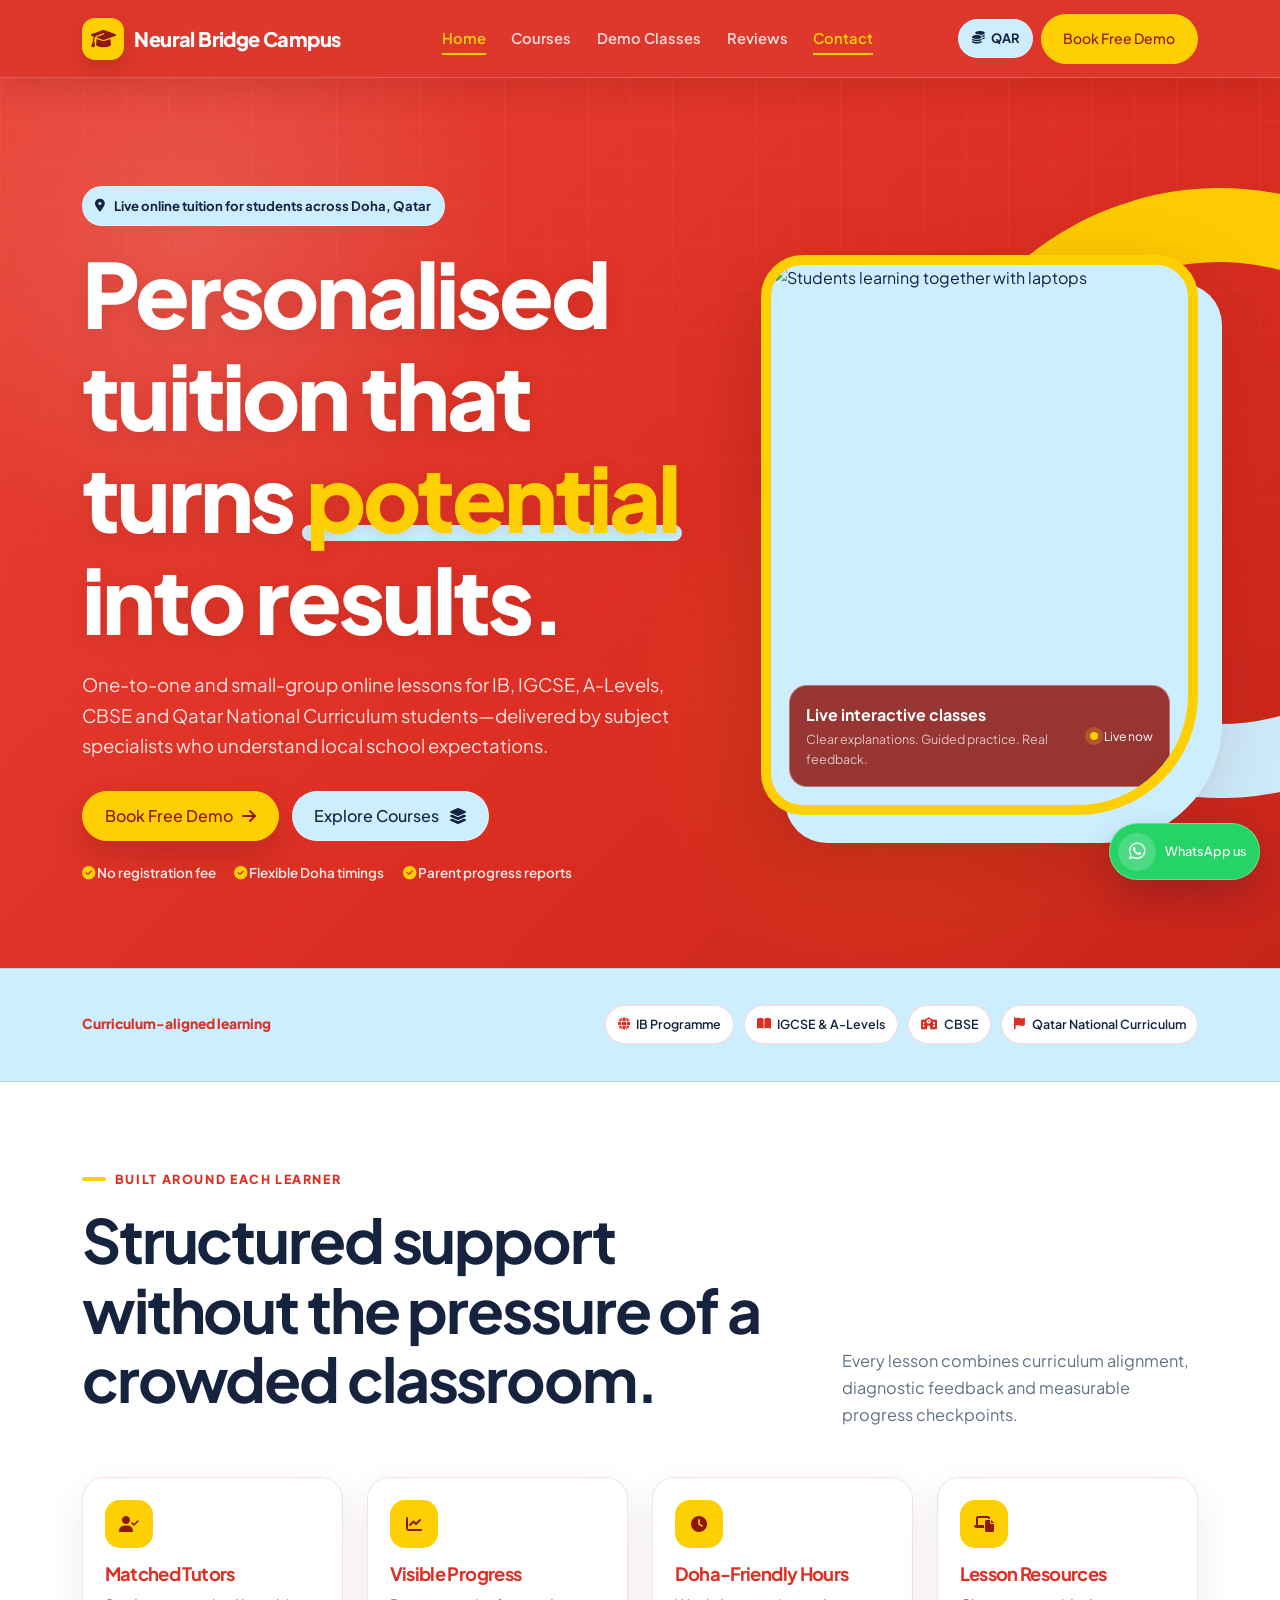
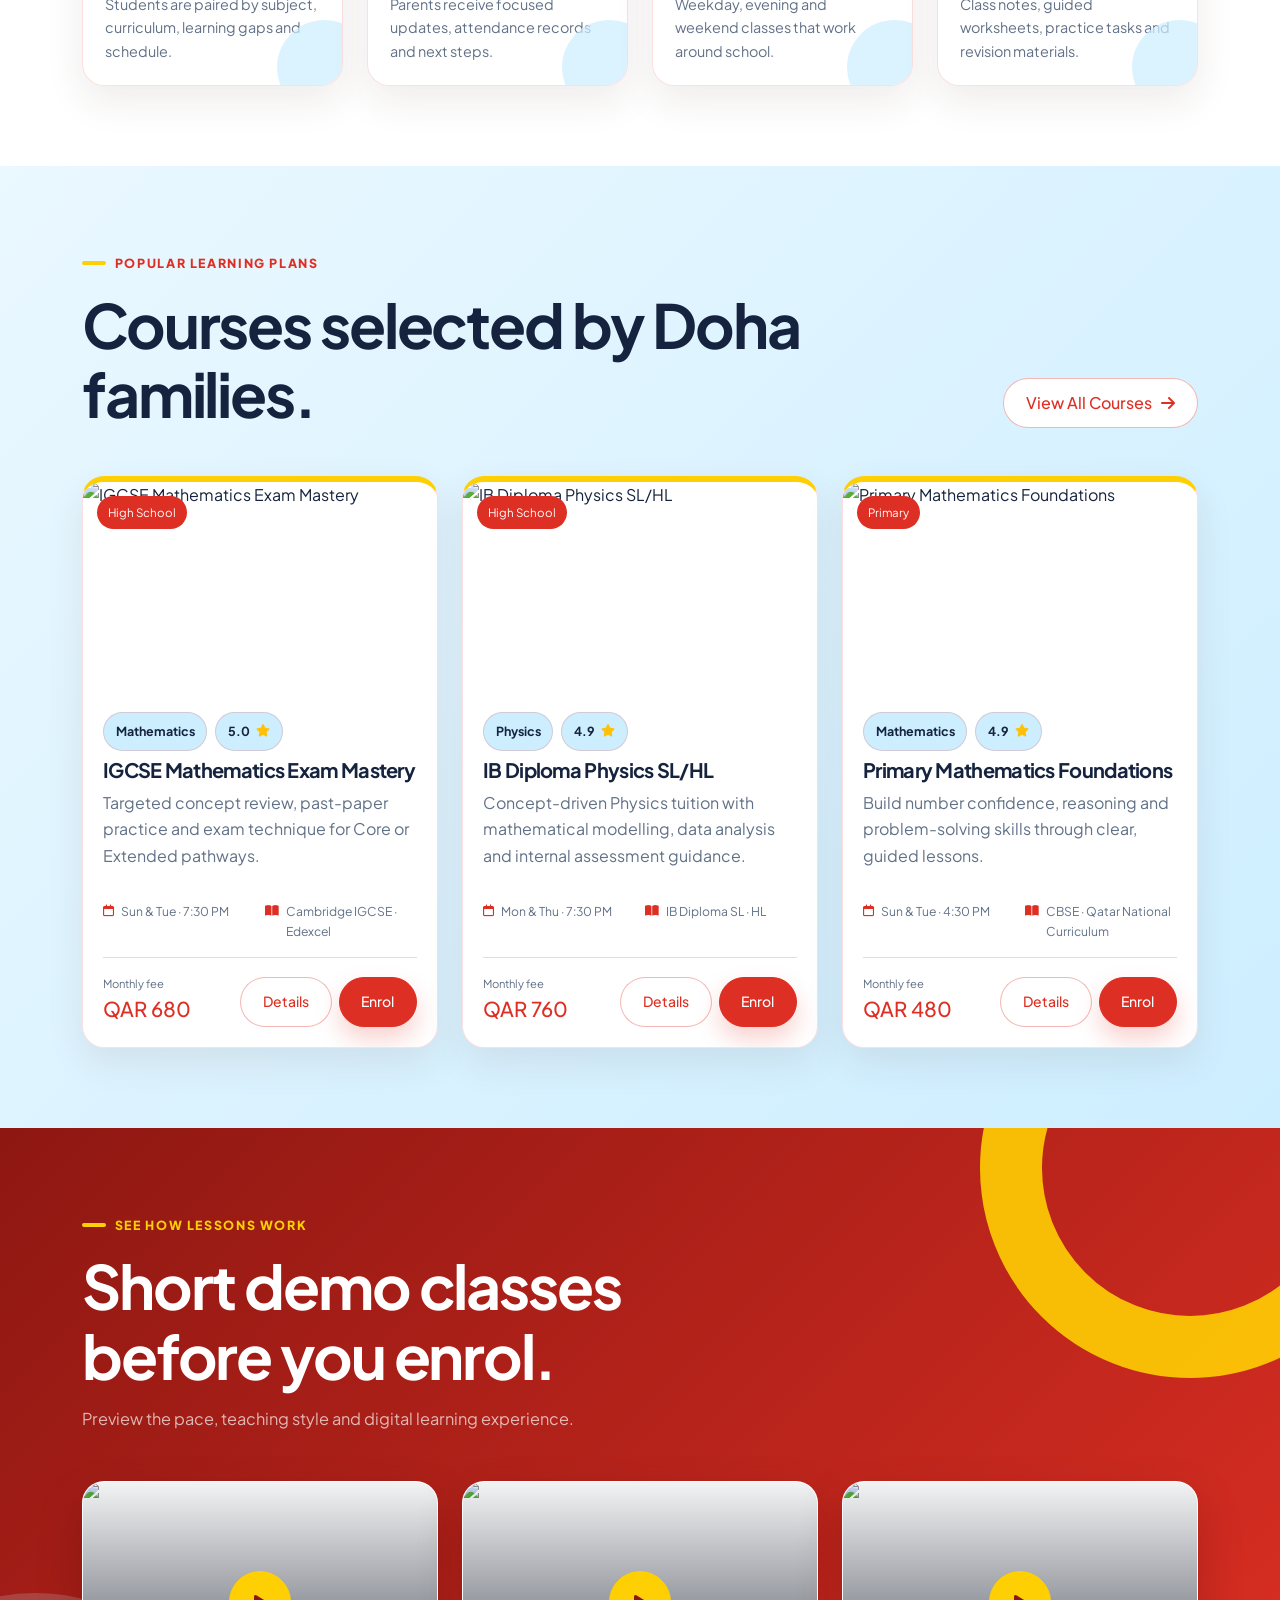
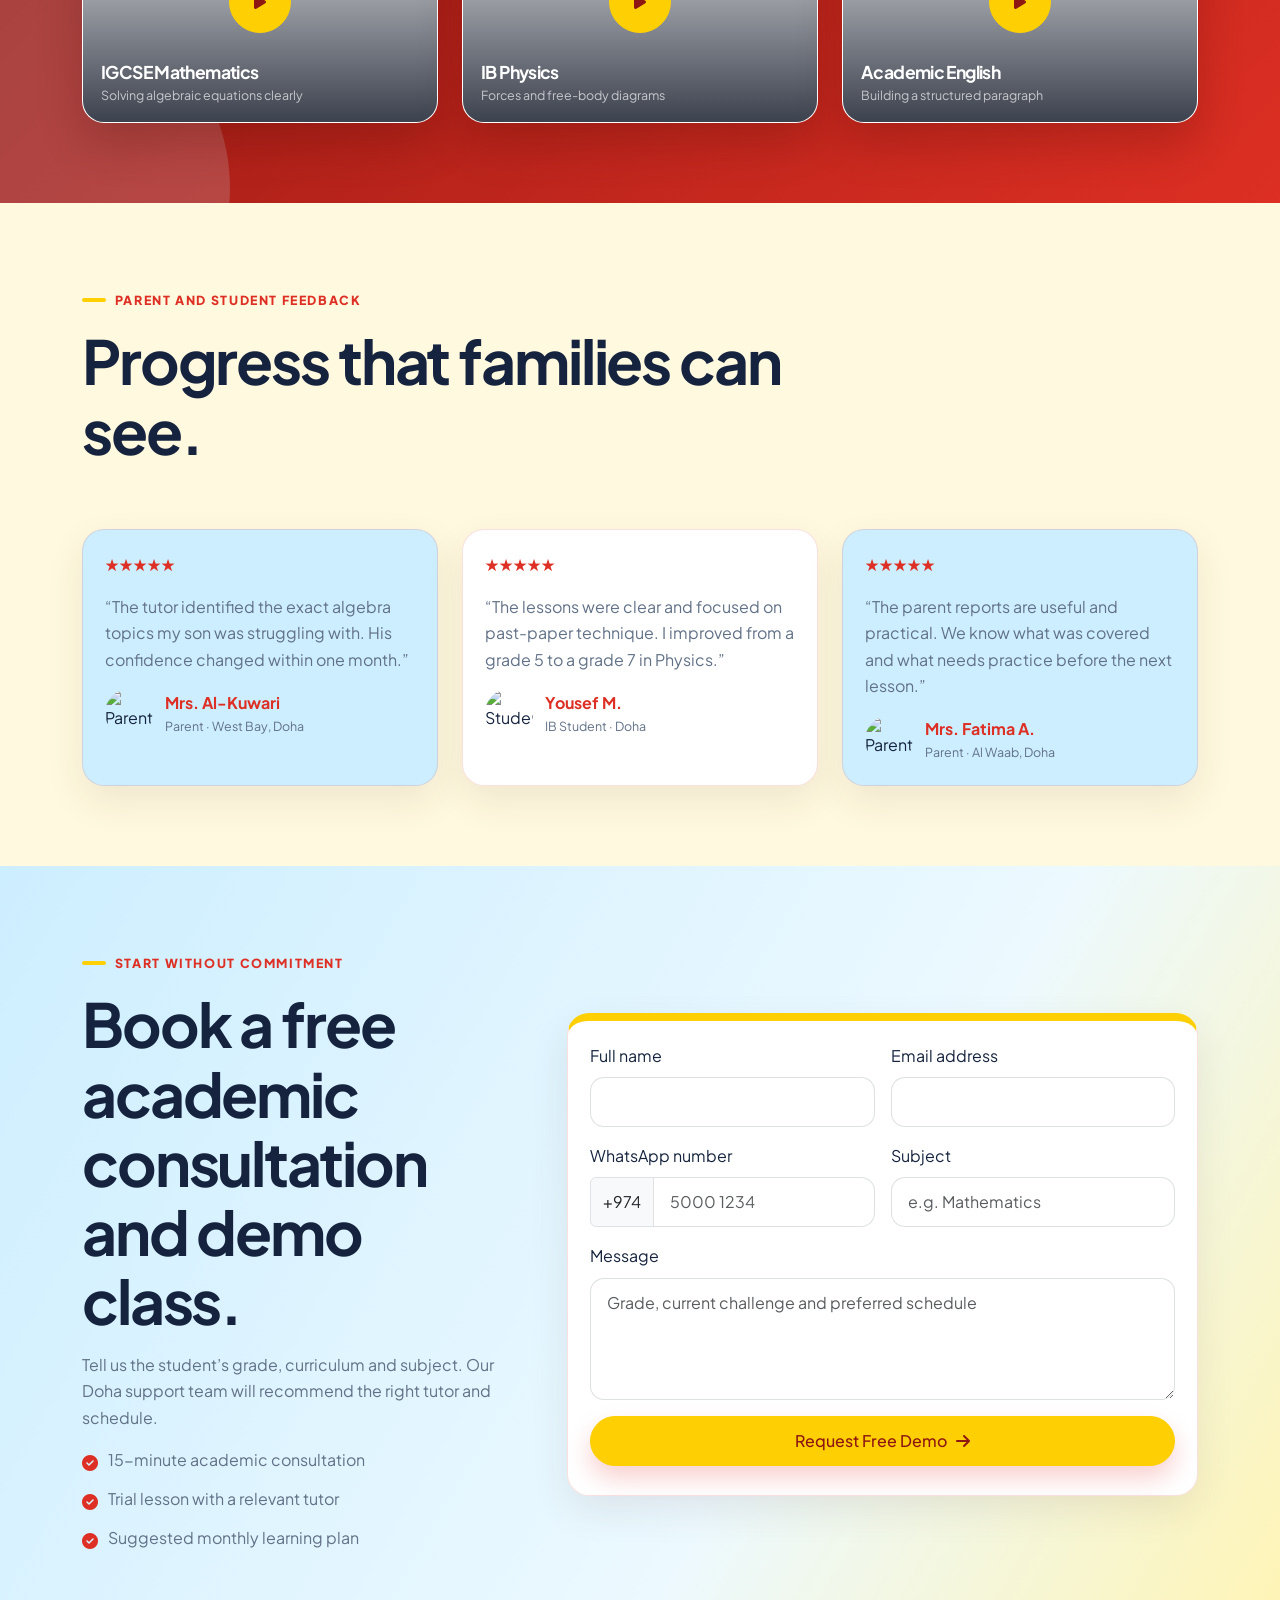
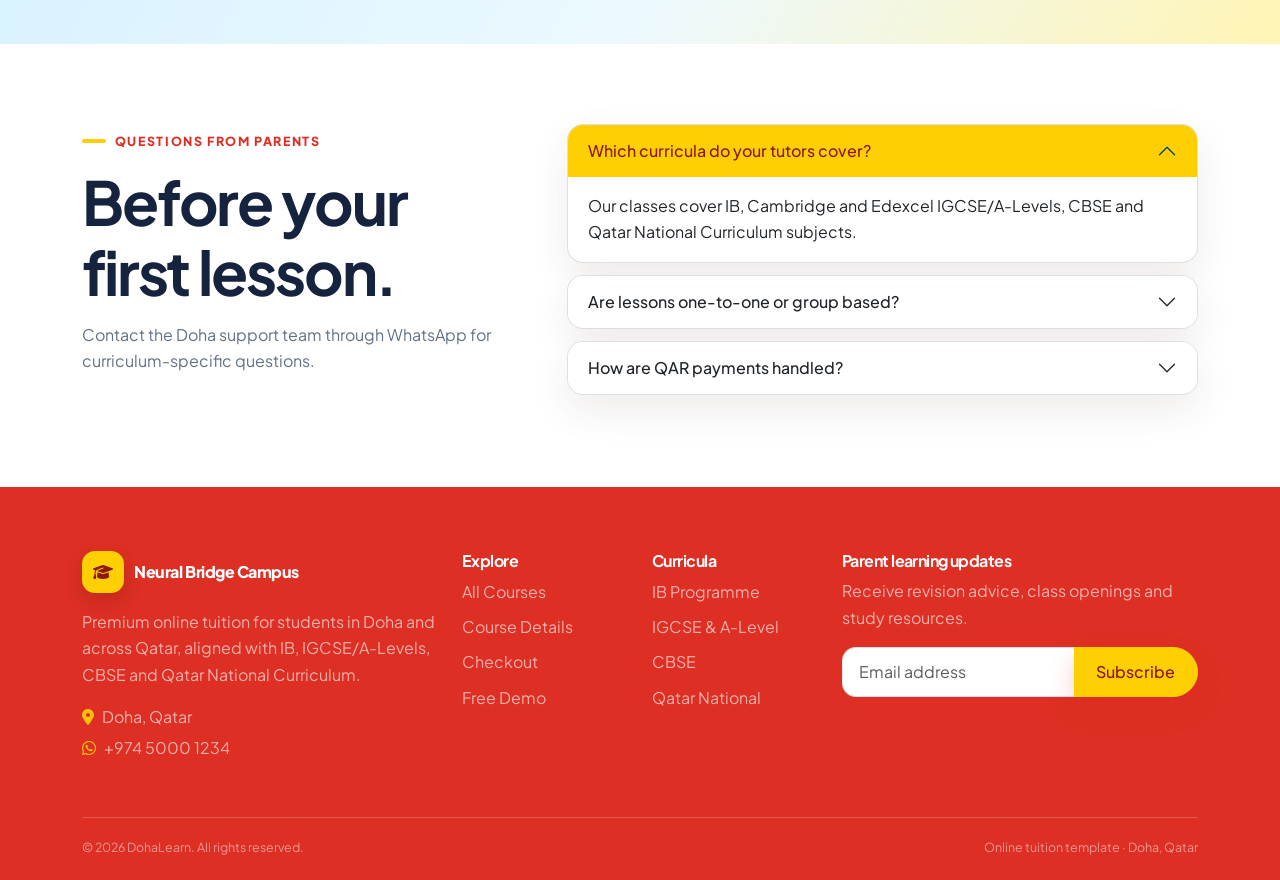
==== commit 1efd8309: "first commit" ====
--- a/index.html
+++ b/index.html
@@ -23,7 +23,7 @@
   <nav id="siteNavbar" class="navbar navbar-expand-lg fixed-top site-navbar inner-nav" aria-label="Primary navigation">
     <div class="container">
       <a class="navbar-brand" href="index.html" aria-label="DohaLearn home"><span class="brand-mark"><i
-            class="fa-solid fa-graduation-cap"></i></span><span>DohaLearn</span></a>
+            class="fa-solid fa-graduation-cap"></i></span><span>Neural Bridge Campus</span></a>
       <button class="navbar-toggler d-lg-none" type="button" data-bs-toggle="offcanvas" data-bs-target="#mobileMenu"
         aria-controls="mobileMenu" aria-label="Open navigation menu"><i class="fa-solid fa-bars"></i></button>
       <div class="collapse navbar-collapse">
@@ -31,9 +31,10 @@
           <li class="nav-item"><a class="nav-link active" href="index.html">Home</a></li>
           <li class="nav-item"><a class="nav-link " href="courses.html">Courses</a></li>
           <li class="nav-item"><a class="nav-link" href="index.html#demo-videos">Demo Classes</a></li>
-          <li class="nav-item"><a class="nav-link " href="checkout.html">Fees & Payment</a></li>
+
           <li class="nav-item"><a class="nav-link" href="index.html#reviews">Reviews</a></li>
-          <li class="nav-item"><a class="nav-link" href="index.html#faq">FAQ</a></li>
+
+          <li class="nav-item"><a class="nav-link active" href="contact.html">Contact</a></li>
         </ul>
         <div class="d-flex align-items-center gap-2"><span class="currency-badge"><i class="fa-solid fa-coins"></i>
             QAR</span><a href="index.html#book-demo" class="btn btn-primary-custom btn-sm">Book Free Demo</a></div>
@@ -42,8 +43,9 @@
   </nav>
   <div class="offcanvas offcanvas-end" tabindex="-1" id="mobileMenu" aria-labelledby="mobileMenuLabel">
     <div class="offcanvas-header"><a class="navbar-brand" href="index.html" id="mobileMenuLabel"><span
-          class="brand-mark"><i class="fa-solid fa-graduation-cap"></i></span><span>DohaLearn</span></a><button
-        type="button" class="btn-close" data-bs-dismiss="offcanvas" aria-label="Close"></button></div>
+          class="brand-mark"><i class="fa-solid fa-graduation-cap"></i></span><span>Neural Bridge
+          Campus</span></a><button type="button" class="btn-close" data-bs-dismiss="offcanvas"
+        aria-label="Close"></button></div>
     <div class="offcanvas-body d-flex flex-column">
       <nav class="mb-4">
         <a class="mobile-nav-link" href="index.html">Home <i class="fa-solid fa-arrow-right"></i></a>
@@ -276,24 +278,19 @@
           <div class="col-lg-7">
             <form id="demoForm" class="form-card needs-validation" novalidate>
               <div class="row g-3">
-                <div class="col-md-6"><label class="form-label" for="parentName">Parent / student name</label><input
-                    id="parentName" class="form-control" required></div>
+                <div class="col-md-6"><label class="form-label" for="parentName">Full name</label><input id="parentName"
+                    class="form-control" required></div>
+                <div class="col-md-6"><label class="form-label" for="parentName">Email address</label><input id="parentName"
+                    class="form-control" required></div>
                 <div class="col-md-6"><label class="form-label" for="demoPhone">WhatsApp number</label>
                   <div class="input-group"><span class="input-group-text">+974</span><input id="demoPhone"
                       class="form-control" inputmode="numeric" pattern="[0-9]{8}" placeholder="5000 1234" required>
                   </div>
                 </div>
-                <div class="col-md-6"><label class="form-label" for="demoCurriculum">Curriculum</label><select
-                    id="demoCurriculum" class="form-select" required>
-                    <option value="">Choose curriculum</option>
-                    <option>IB</option>
-                    <option>IGCSE / A-Level</option>
-                    <option>CBSE</option>
-                    <option>Qatar National Curriculum</option>
-                  </select></div>
+               
                 <div class="col-md-6"><label class="form-label" for="demoSubject">Subject</label><input id="demoSubject"
                     class="form-control" placeholder="e.g. Mathematics" required></div>
-                <div class="col-12"><label class="form-label" for="demoMessage">Learning need</label><textarea
+                <div class="col-12"><label class="form-label" for="demoMessage">Message</label><textarea
                     id="demoMessage" class="form-control" rows="4"
                     placeholder="Grade, current challenge and preferred schedule"></textarea></div>
                 <div class="col-12"><button class="btn btn-primary-custom w-100" type="submit">Request Free Demo <i
@@ -363,7 +360,7 @@
     <div class="container">
       <div class="row g-4">
         <div class="col-lg-4"><a class="navbar-brand text-white mb-3" href="index.html"><span class="brand-mark"><i
-                class="fa-solid fa-graduation-cap"></i></span><span>DohaLearn</span></a>
+                class="fa-solid fa-graduation-cap"></i></span><span>Neural Bridge Campus</span></a>
           <p>Premium online tuition for students in Doha and across Qatar, aligned with IB, IGCSE/A-Levels, CBSE and
             Qatar National Curriculum.</p>
           <p class="mb-1"><i class="fa-solid fa-location-dot me-2 text-warning"></i>Doha, Qatar</p>
@@ -422,6 +419,115 @@
       $("#demoForm").on("submit", function (e) { e.preventDefault(); if (!this.checkValidity()) { e.stopPropagation(); $(this).addClass("was-validated"); return; } $("#demoMessageResult").removeClass("text-danger").addClass("text-success").text("Request received. The Doha team will contact you through WhatsApp."); this.reset(); $(this).removeClass("was-validated"); });
     });
   </script>
+  <script>
+    (function () {
+      "use strict";
+
+      const groupSelector = [
+        "main > section .container > .row",
+        "main > section .container-fluid > .row",
+        "main .checkout-content form > .row",
+        "main .checkout-hero-inner",
+        "main .trust-inner",
+        "main .cta-band"
+      ].join(",");
+      const reduceMotion = window.matchMedia("(prefers-reduced-motion: reduce)").matches;
+      let refreshQueued = false;
+
+      const revealObserver = "IntersectionObserver" in window && !reduceMotion
+        ? new IntersectionObserver(function (entries, observer) {
+          entries.forEach(function (entry) {
+            if (!entry.isIntersecting) return;
+            entry.target.classList.add("is-inview");
+            entry.target.addEventListener("transitionend", function (event) {
+              if (event.propertyName === "transform") {
+                entry.target.classList.add("scroll-finished");
+              }
+            }, { once: true });
+            observer.unobserve(entry.target);
+          });
+        }, { threshold: .14, rootMargin: "0px 0px -9% 0px" })
+        : null;
+
+      function groupItems(group) {
+        if (group.classList.contains("row")) {
+          return Array.from(group.children).filter(function (item) {
+            return /(^|\s)col(?:-|\s|$)/.test(item.className);
+          });
+        }
+        return Array.from(group.children).filter(function (item) {
+          return !item.matches("script, style");
+        });
+      }
+
+      function registerItem(item, direction, delay) {
+        if (item.dataset.scrollJoinReady === "true") return;
+        item.dataset.scrollJoinReady = "true";
+        item.removeAttribute("data-aos");
+        item.removeAttribute("data-aos-delay");
+        item.classList.remove("aos-init", "aos-animate");
+        item.classList.add("scroll-join", "scroll-from-" + direction);
+        item.style.setProperty("--scroll-delay", delay + "ms");
+
+        const rect = item.getBoundingClientRect();
+        const alreadyVisible = rect.top < window.innerHeight * .92 && rect.bottom > 0;
+        if (!revealObserver || alreadyVisible) {
+          item.classList.add("is-inview", "scroll-finished");
+        } else {
+          revealObserver.observe(item);
+        }
+      }
+
+      function prepareAnimations() {
+        const groups = Array.from(document.querySelectorAll(groupSelector));
+        groups.forEach(function (group, groupIndex) {
+          const items = groupItems(group);
+          const middle = Math.floor(items.length / 2);
+          items.forEach(function (item, itemIndex) {
+            let direction;
+            if (items.length === 1) {
+              direction = groupIndex % 2 ? "right" : "left";
+            } else if (items.length % 2 && itemIndex === middle) {
+              direction = "up";
+            } else {
+              direction = itemIndex < items.length / 2 ? "left" : "right";
+            }
+            const delay = Math.min(itemIndex, items.length - 1 - itemIndex) * 65;
+            registerItem(item, direction, delay);
+          });
+        });
+        if (window.AOS && typeof window.AOS.refreshHard === "function") {
+          window.AOS.refreshHard();
+        }
+      }
+
+      function queueRefresh() {
+        if (refreshQueued) return;
+        refreshQueued = true;
+        window.requestAnimationFrame(function () {
+          refreshQueued = false;
+          prepareAnimations();
+        });
+      }
+
+      function startScrollJoin() {
+        document.body.classList.add("scroll-motion-ready");
+        prepareAnimations();
+        const pageMain = document.querySelector("main");
+        if (pageMain && "MutationObserver" in window) {
+          new MutationObserver(queueRefresh).observe(pageMain, { childList: true, subtree: true });
+        }
+      }
+
+      if (document.readyState === "loading") {
+        document.addEventListener("DOMContentLoaded", function () {
+          window.setTimeout(startScrollJoin, 0);
+        }, { once: true });
+      } else {
+        window.setTimeout(startScrollJoin, 0);
+      }
+    }());
+  </script>
 </body>
 
 </html>
--- a/assets/css/style.css
+++ b/assets/css/style.css
@@ -1673,4 +1673,47 @@
   .egrad-theme.course-details-page-theme .sticky-enrol:before{
     right:-85px;
   }
+}
+
+/* =========================================================
+   SCROLL JOIN REVEAL
+   Paired content enters from opposite sides and meets in its
+   natural centre position. Activated by the inline observer
+   in each page; existing component styles remain untouched.
+   ========================================================= */
+.scroll-motion-ready .scroll-join{
+  --scroll-x:0px;
+  --scroll-y:22px;
+  --scroll-delay:0ms;
+  opacity:0;
+  filter:blur(7px);
+  transform:translate3d(var(--scroll-x),var(--scroll-y),0) scale(.985);
+  transition:
+    opacity .72s cubic-bezier(.22,1,.36,1) var(--scroll-delay),
+    transform .9s cubic-bezier(.16,1,.3,1) var(--scroll-delay),
+    filter .72s ease var(--scroll-delay);
+  will-change:opacity,transform,filter;
+}
+.scroll-motion-ready .scroll-join.scroll-from-left{--scroll-x:-86px}
+.scroll-motion-ready .scroll-join.scroll-from-right{--scroll-x:86px}
+.scroll-motion-ready .scroll-join.scroll-from-up{--scroll-y:46px}
+.scroll-motion-ready .scroll-join.is-inview{
+  opacity:1;
+  filter:blur(0);
+  transform:translate3d(0,0,0) scale(1);
+}
+.scroll-motion-ready .scroll-join.scroll-finished{will-change:auto}
+
+@media (max-width:767.98px){
+  .scroll-motion-ready .scroll-join.scroll-from-left{--scroll-x:-38px}
+  .scroll-motion-ready .scroll-join.scroll-from-right{--scroll-x:38px}
+  .scroll-motion-ready .scroll-join.scroll-from-up{--scroll-y:30px}
+}
+@media (prefers-reduced-motion:reduce){
+  .scroll-motion-ready .scroll-join{
+    opacity:1!important;
+    filter:none!important;
+    transform:none!important;
+    transition:none!important;
+  }
 }
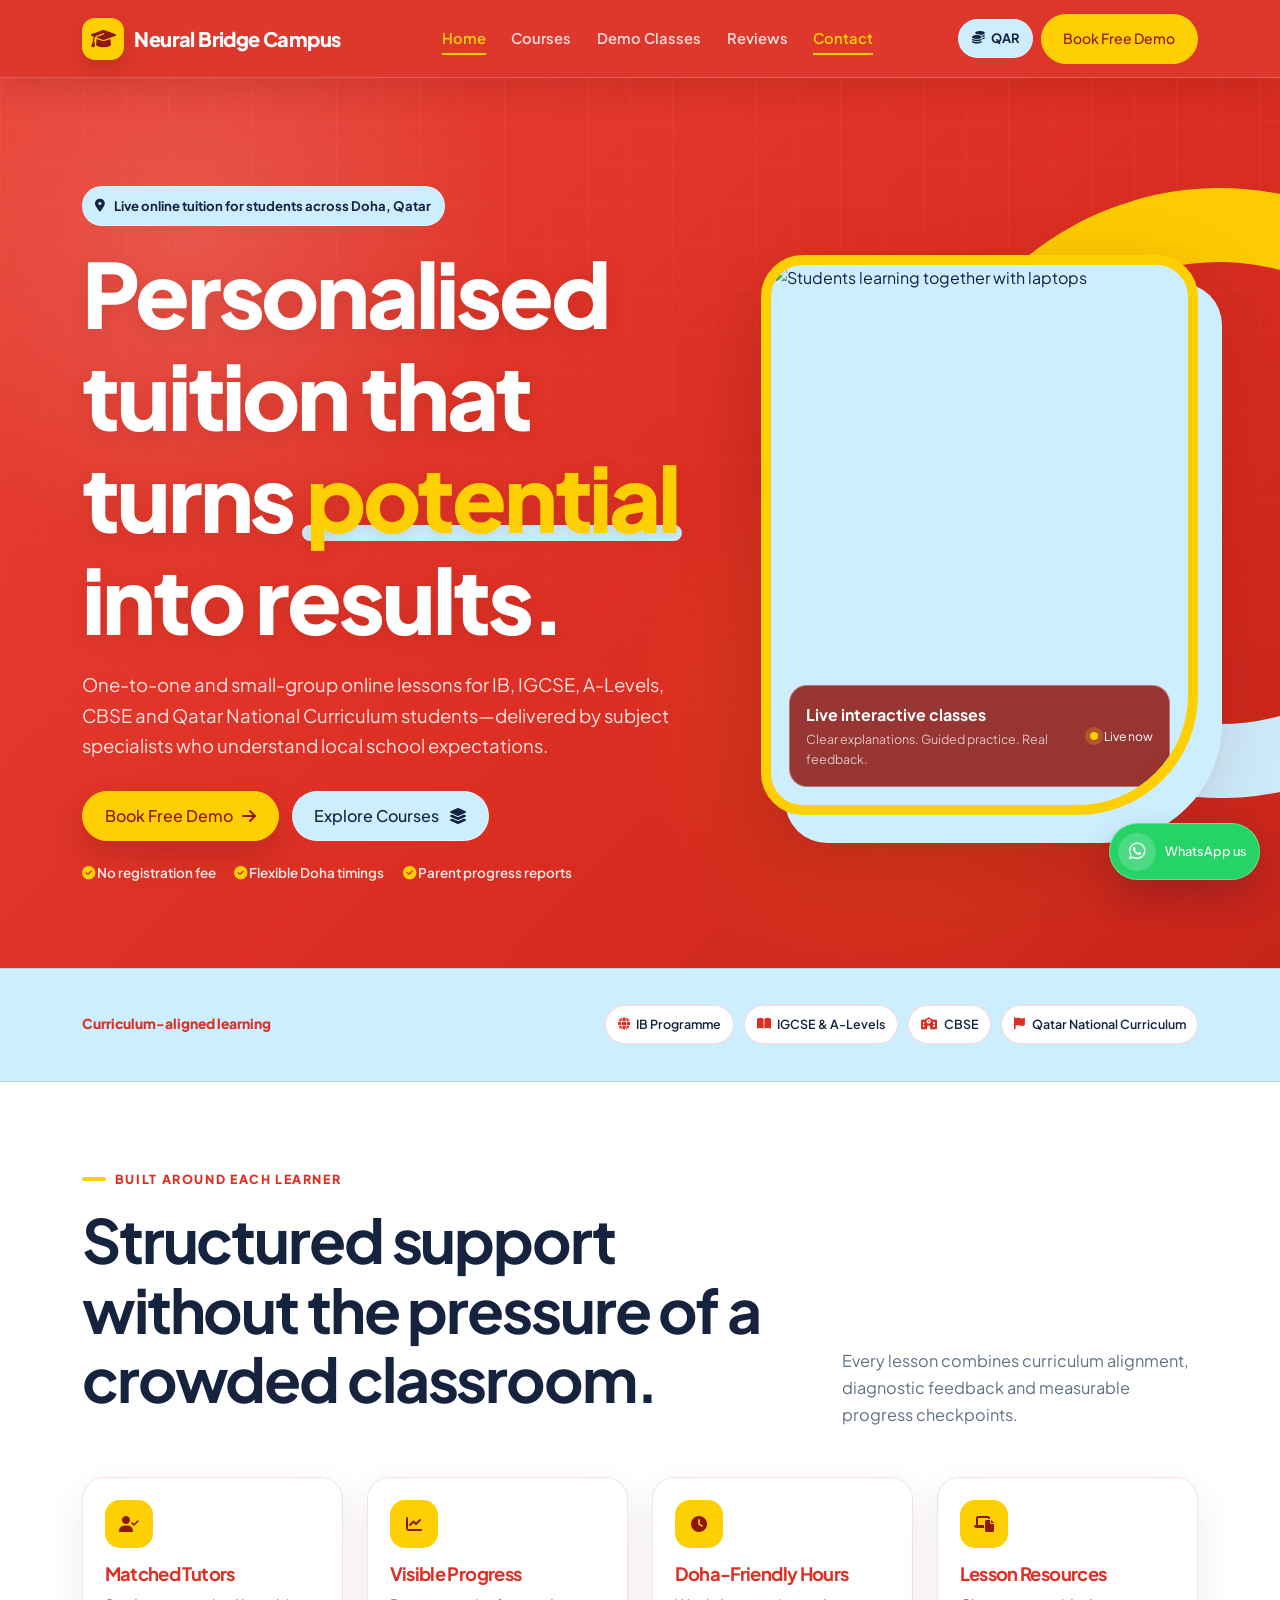
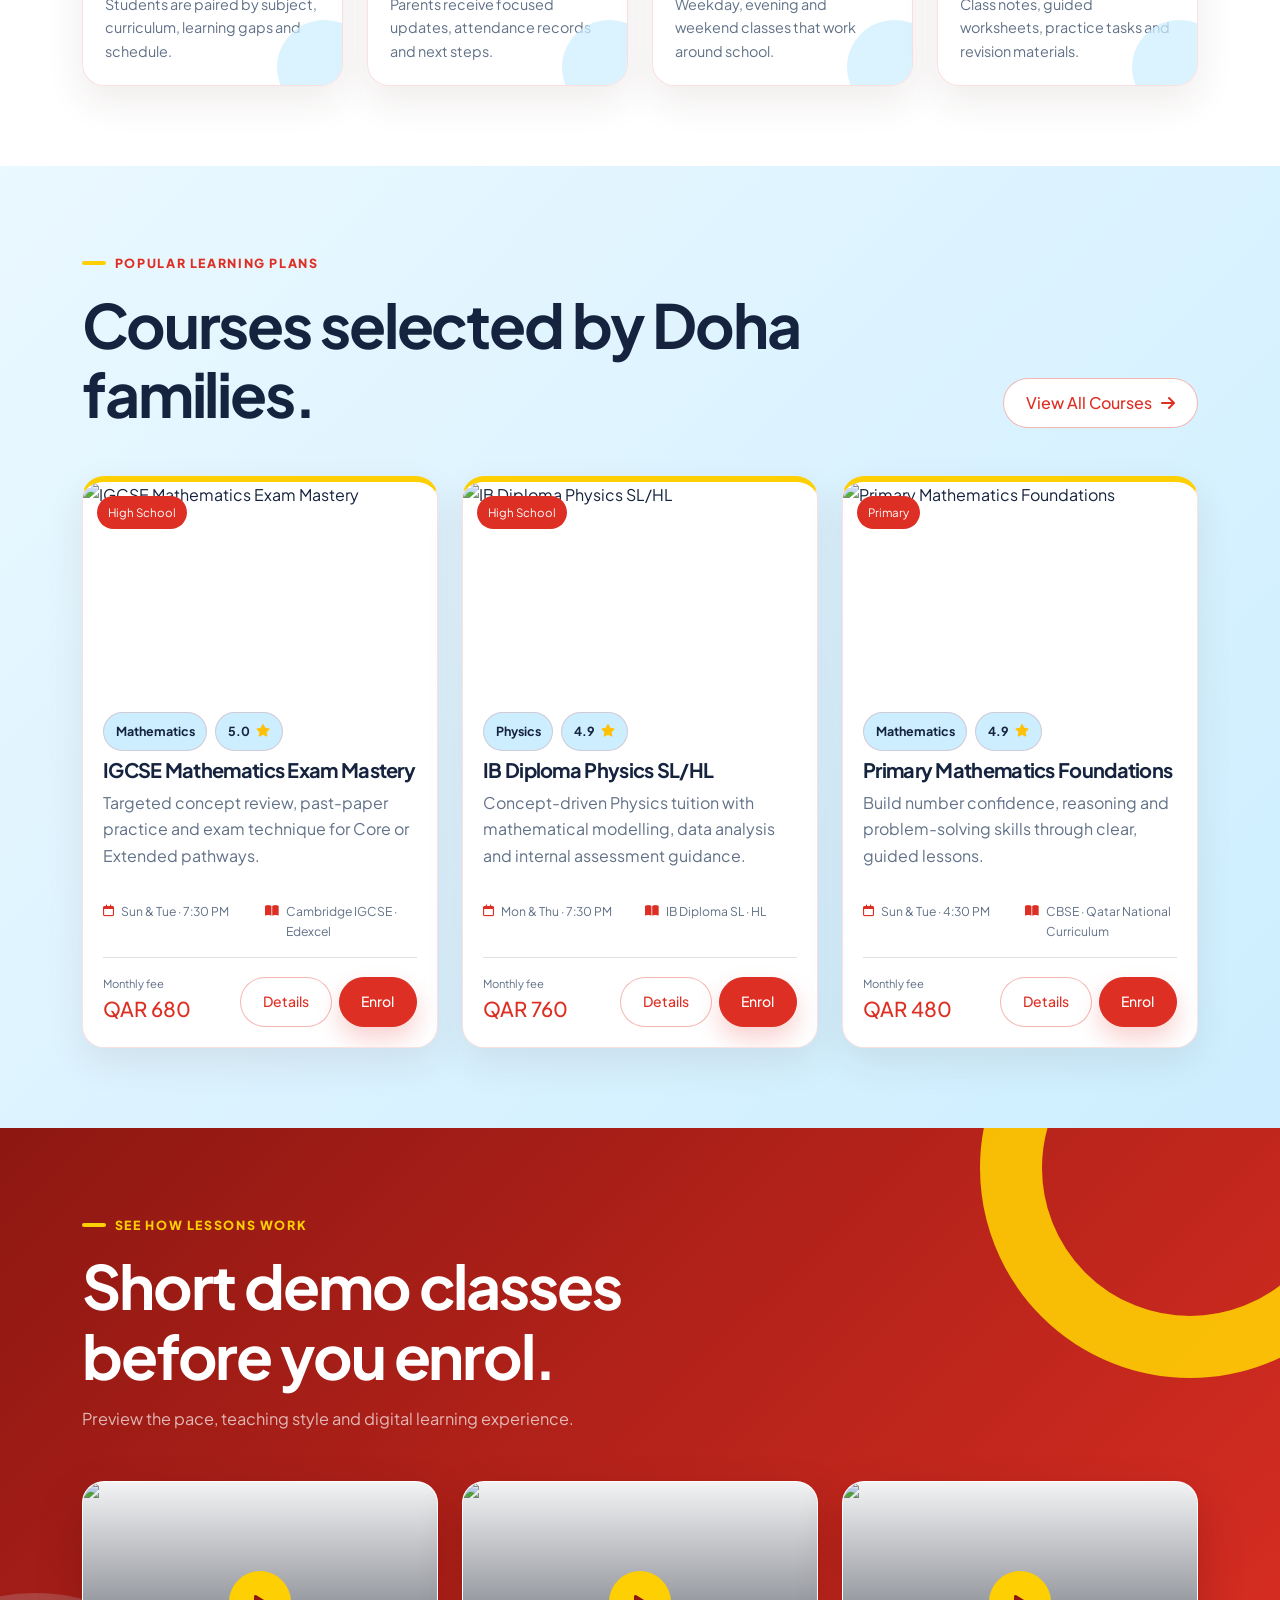
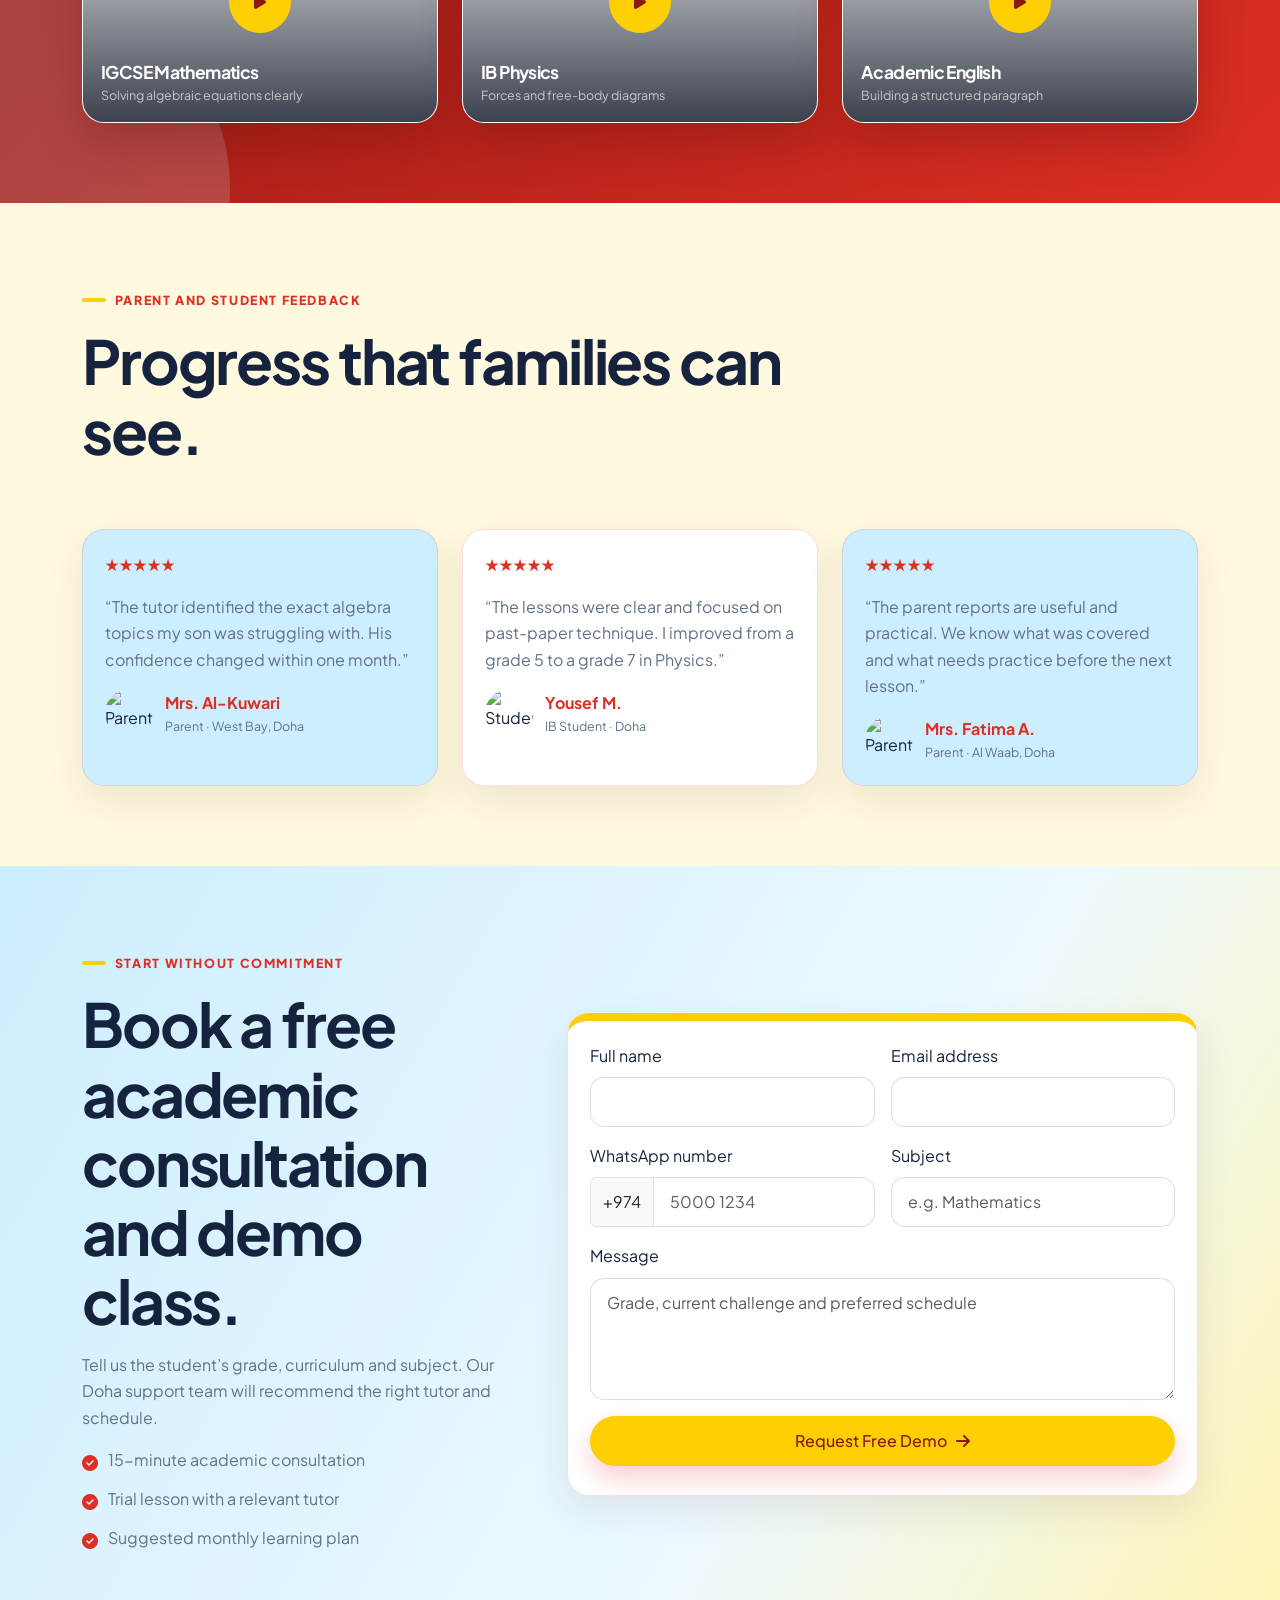
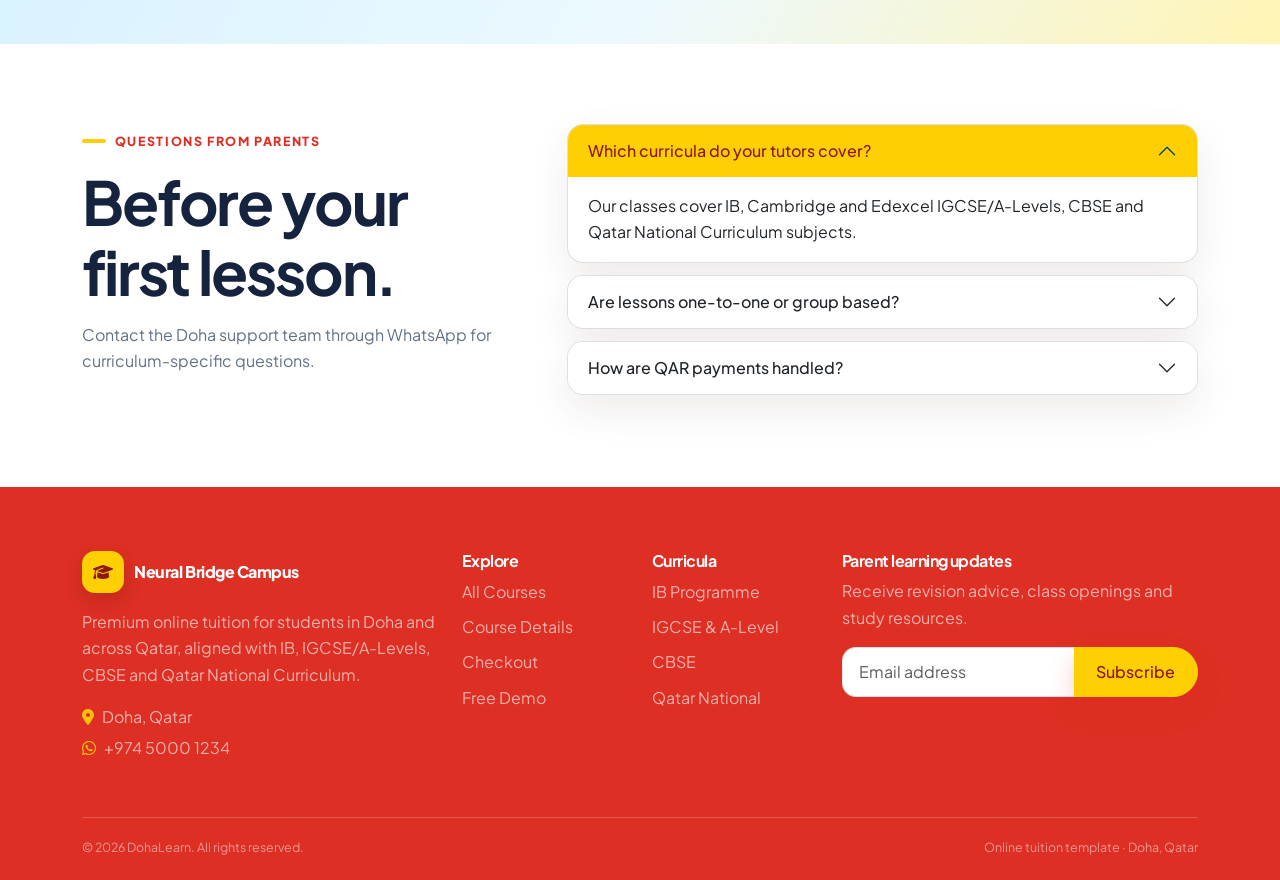
==== commit 2171a075: "first commit" ====
--- a/index.html
+++ b/index.html
@@ -52,9 +52,9 @@
         <a class="mobile-nav-link" href="courses.html">Courses <i class="fa-solid fa-arrow-right"></i></a>
         <a class="mobile-nav-link" href="index.html#demo-videos">Demo Classes <i
             class="fa-solid fa-arrow-right"></i></a>
-        <a class="mobile-nav-link" href="checkout.html">Fees & Payment <i class="fa-solid fa-arrow-right"></i></a>
-        <a class="mobile-nav-link" href="index.html#reviews">Success Stories <i class="fa-solid fa-arrow-right"></i></a>
-        <a class="mobile-nav-link" href="index.html#faq">FAQ <i class="fa-solid fa-arrow-right"></i></a>
+        
+        <a class="mobile-nav-link" href="index.html#reviews">Reviews <i class="fa-solid fa-arrow-right"></i></a>
+        
       </nav>
       <div class="mt-auto">
         <div class="d-flex align-items-center justify-content-between mb-3"><span class="text-secondary small">Base
